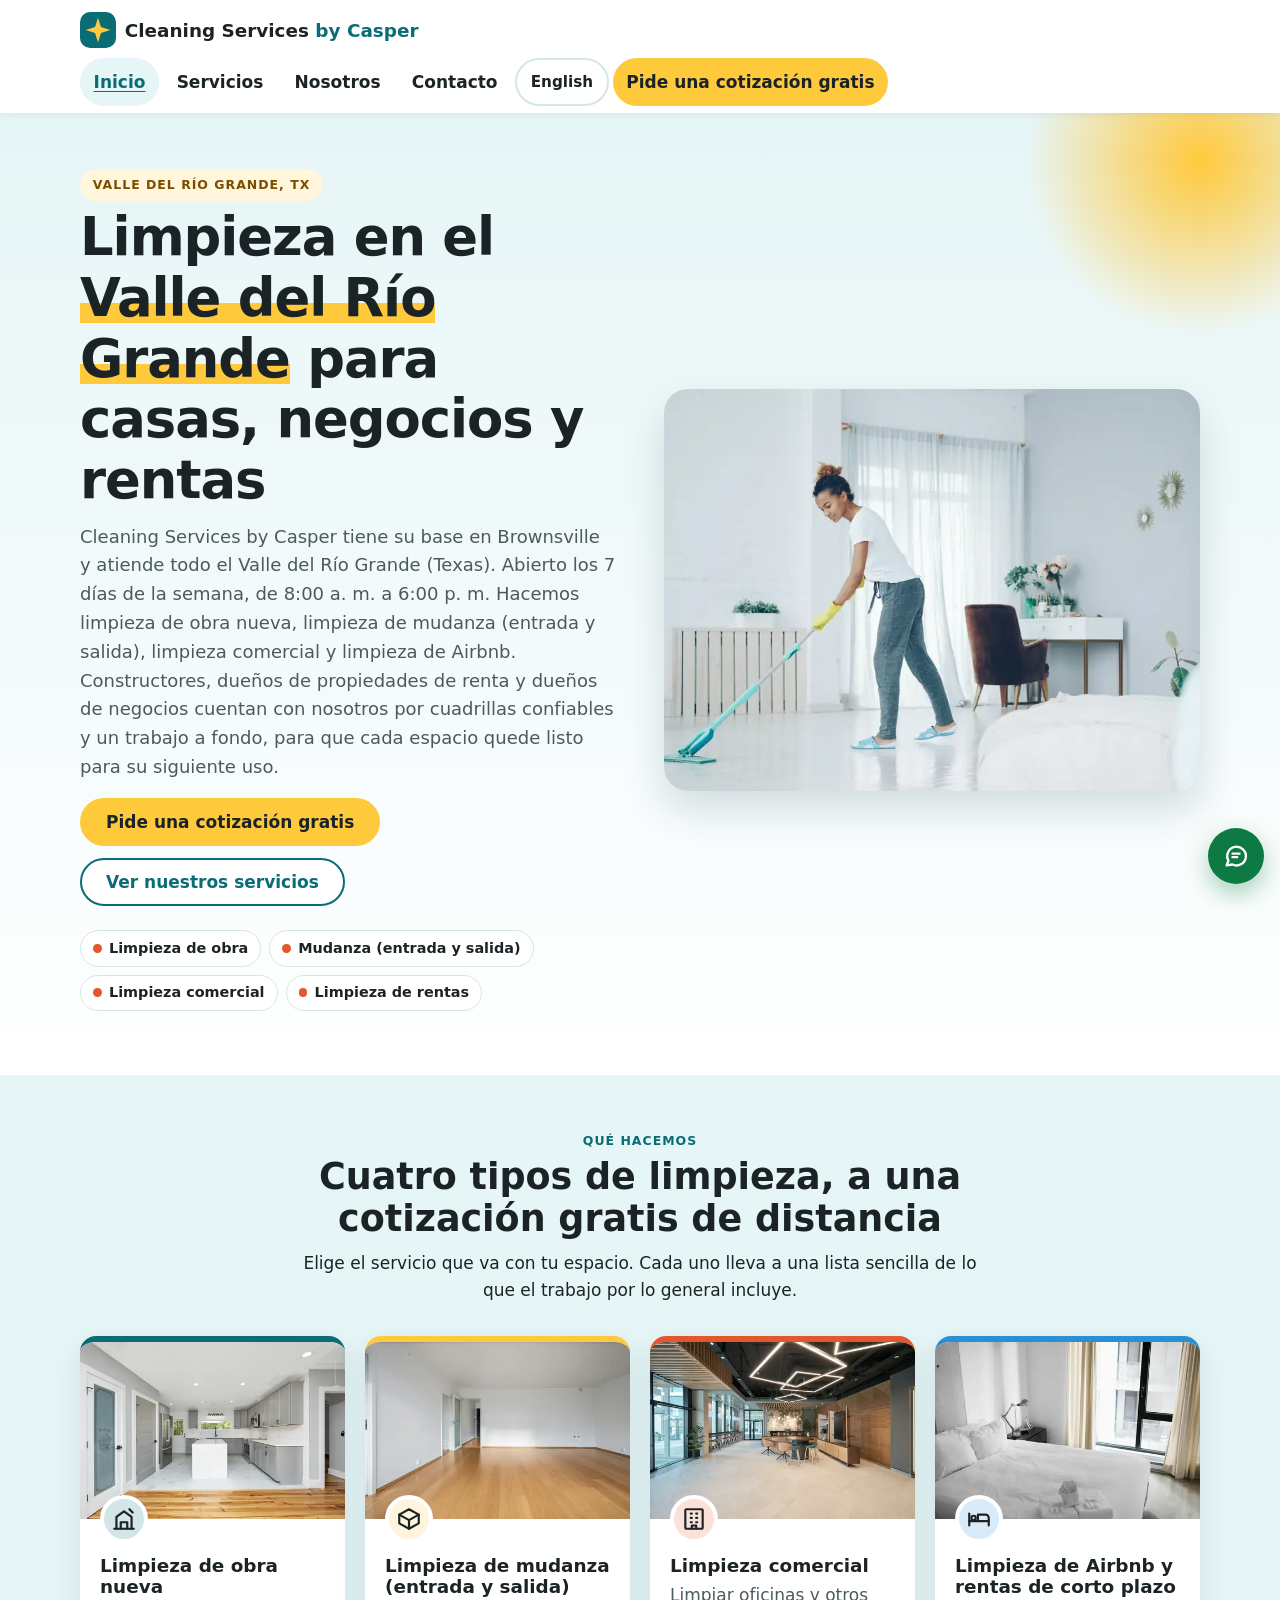
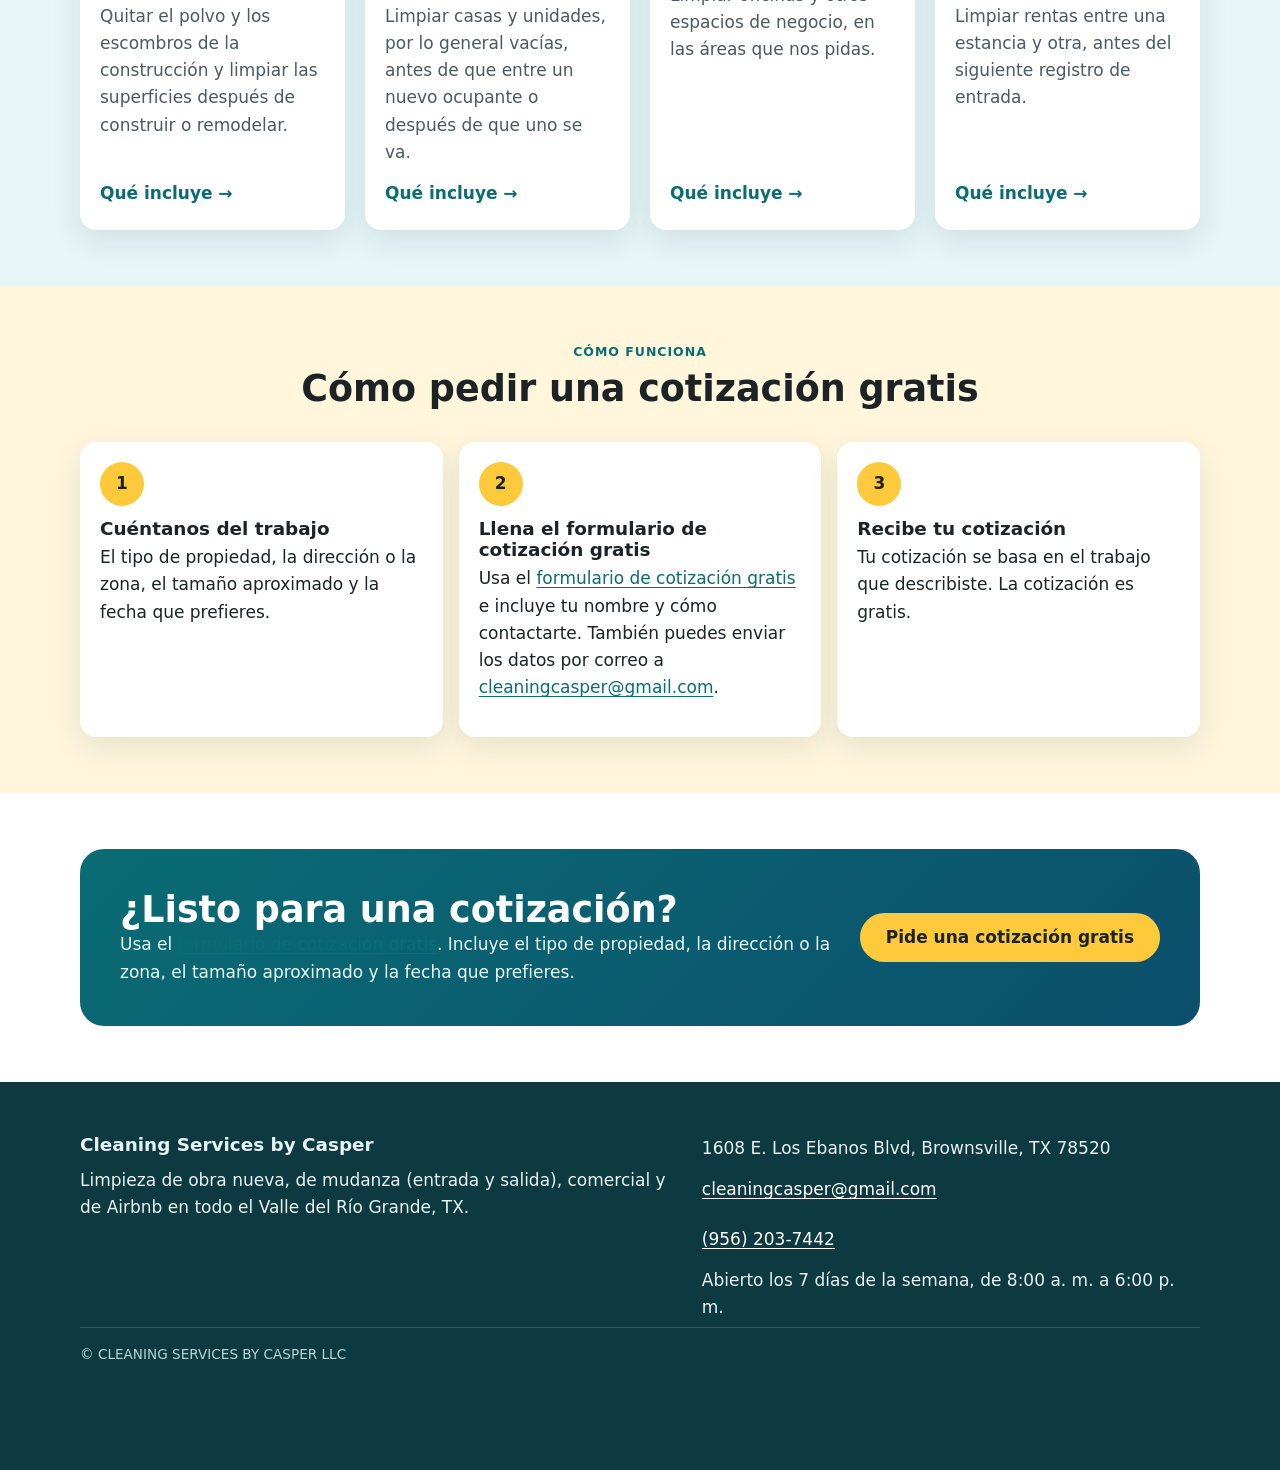
==== es/index.html @ 16d608d4 "Adjust a few English and Spanish wordings. The services title uses RGV, the home heading points to a" ====
<!DOCTYPE html>
<html lang="es">
<head>
  <meta charset="utf-8">
  <meta name="viewport" content="width=device-width, initial-scale=1">
  <title>Limpieza en Brownsville, TX | Cleaning Services by Casper</title>
  <meta name="description" content="Cleaning Services by Casper hace limpieza de obra nueva, de mudanza, comercial y de Airbnb en Brownsville y todo el Valle del Río Grande, TX.">
  <link rel="canonical" href="https://cleaningcasper.github.io/cleaning-casper-site/es/">
  <link rel="alternate" hreflang="en" href="https://cleaningcasper.github.io/cleaning-casper-site/">
  <link rel="alternate" hreflang="es" href="https://cleaningcasper.github.io/cleaning-casper-site/es/">
  <link rel="alternate" hreflang="x-default" href="https://cleaningcasper.github.io/cleaning-casper-site/">
  <meta property="og:title" content="Limpieza en Brownsville, TX | Cleaning Services by Casper">
  <meta property="og:description" content="Cleaning Services by Casper hace limpieza de obra nueva, de mudanza, comercial y de Airbnb en Brownsville y todo el Valle del Río Grande, TX.">
  <meta property="og:url" content="https://cleaningcasper.github.io/cleaning-casper-site/es/">
  <meta property="og:type" content="website">
  <meta property="og:locale" content="es_US">
  <meta property="og:locale:alternate" content="en_US">
  <meta property="og:image" content="https://cleaningcasper.github.io/cleaning-casper-site/images/hero.webp">
  <meta property="og:site_name" content="Cleaning Services by Casper">
  <meta name="twitter:card" content="summary_large_image">
  <meta name="twitter:title" content="Limpieza en Brownsville, TX | Cleaning Services by Casper">
  <meta name="twitter:description" content="Cleaning Services by Casper hace limpieza de obra nueva, de mudanza, comercial y de Airbnb en Brownsville y todo el Valle del Río Grande, TX.">
  <meta name="twitter:image" content="https://cleaningcasper.github.io/cleaning-casper-site/images/hero.webp">
  <meta name="theme-color" content="#0a6c74">
  <link rel="icon" type="image/svg+xml" href="data:image/svg+xml,%3Csvg xmlns='http://www.w3.org/2000/svg' viewBox='0 0 32 32'%3E%3Crect width='32' height='32' rx='9' fill='%230a6c74'/%3E%3Cpath fill='%23ffc93c' d='M16 5l2.6 8.4L27 16l-8.4 2.6L16 27l-2.6-8.4L5 16l8.4-2.6z'/%3E%3C/svg%3E">
  <link rel="stylesheet" href="../styles.css">
  <script type="application/ld+json">
  {
    "@context": "https://schema.org",
    "@type": "LocalBusiness",
    "name": "Cleaning Services by Casper",
    "legalName": "CLEANING SERVICES BY CASPER LLC",
    "url": "https://cleaningcasper.github.io/cleaning-casper-site/es/",
    "description": "Empresa de limpieza con base en Brownsville, TX, que atiende todo el Valle del Río Grande. Ofrece limpieza de obra nueva, limpieza de mudanza (entrada y salida), limpieza comercial y limpieza de Airbnb y rentas de corto plazo.",
    "email": "cleaningcasper@gmail.com",
    "telephone": "+1-956-203-7442",
    "openingHoursSpecification": {
      "@type": "OpeningHoursSpecification",
      "dayOfWeek": [
        "Monday",
        "Tuesday",
        "Wednesday",
        "Thursday",
        "Friday",
        "Saturday",
        "Sunday"
      ],
      "opens": "08:00",
      "closes": "18:00"
    },
    "areaServed": [
      {
        "@type": "AdministrativeArea",
        "name": "Rio Grande Valley, TX"
      },
      {
        "@type": "City",
        "name": "Brownsville, TX"
      }
    ],
    "hasOfferCatalog": {
      "@type": "OfferCatalog",
      "name": "Servicios de limpieza",
      "itemListElement": [
        {
          "@type": "Offer",
          "itemOffered": {
            "@type": "Service",
            "name": "Limpieza de obra nueva"
          }
        },
        {
          "@type": "Offer",
          "itemOffered": {
            "@type": "Service",
            "name": "Limpieza de mudanza (entrada y salida)"
          }
        },
        {
          "@type": "Offer",
          "itemOffered": {
            "@type": "Service",
            "name": "Limpieza comercial"
          }
        },
        {
          "@type": "Offer",
          "itemOffered": {
            "@type": "Service",
            "name": "Limpieza de Airbnb y rentas de corto plazo"
          }
        }
      ]
    },
    "address": {
      "@type": "PostalAddress",
      "streetAddress": "1608 E. Los Ebanos Blvd",
      "addressLocality": "Brownsville",
      "addressRegion": "TX",
      "postalCode": "78520",
      "addressCountry": "US"
    }
  }
  </script>
</head>
<body>
  <a class="skip-link" href="#main">Saltar al contenido</a>
  <header class="site-header">
    <div class="container header-inner">
      <a class="logo" href="index.html"><svg class="logo-mark" viewBox="0 0 32 32" width="36" height="36" aria-hidden="true" focusable="false"><rect width="32" height="32" rx="9" fill="#0a6c74"/><path fill="#ffc93c" d="M16 5l2.6 8.4L27 16l-8.4 2.6L16 27l-2.6-8.4L5 16l8.4-2.6z"/></svg><span>Cleaning Services <span class="logo-by">by Casper</span></span></a>
      <nav aria-label="Principal">
        <ul class="nav-list">
          <li><a href="index.html" aria-current="page">Inicio</a></li>
          <li><a href="services.html">Servicios</a></li>
          <li><a href="about.html">Nosotros</a></li>
          <li><a href="contact.html">Contacto</a></li>
          <li><a class="nav-lang" href="../index.html" hreflang="en" lang="en">English</a></li>
          <li><a class="nav-cta" href="contact.html#quote">Pide una cotización gratis</a></li>
        </ul>
      </nav>
    </div>
  </header>
  <main id="main" tabindex="-1">
    <section class="hero">
      <div class="container hero-inner">
        <div class="hero-text">
          <p class="eyebrow">Valle del Río Grande, TX</p>
          <h1>Limpieza en el <span class="highlight">Valle del Río Grande</span> para casas, negocios y rentas</h1>
          <p class="lead">Cleaning Services by Casper tiene su base en Brownsville y atiende todo el Valle del Río Grande (Texas). Abierto los 7 días de la semana, de 8:00 a. m. a 6:00 p. m. Hacemos limpieza de obra nueva, limpieza de mudanza (entrada y salida), limpieza comercial y limpieza de Airbnb. Constructores, dueños de propiedades de renta y dueños de negocios cuentan con nosotros por cuadrillas confiables y un trabajo a fondo, para que cada espacio quede listo para su siguiente uso.</p>
          <p class="actions"><a class="button button-sun" href="contact.html#quote">Pide una cotización gratis</a> <a class="button button-outline" href="services.html">Ver nuestros servicios</a></p>
          <ul class="chips">
          <li>Limpieza de obra</li>
          <li>Mudanza (entrada y salida)</li>
          <li>Limpieza comercial</li>
          <li>Limpieza de rentas</li>
          </ul>
        </div>
        <div class="hero-media">
          <img src="../images/hero.webp" srcset="../images/hero-640.webp 640w, ../images/hero-1024.webp 1024w, ../images/hero.webp 1600w" sizes="(min-width: 56rem) 44rem, 100vw" width="1600" height="900" alt="Persona trapeando el piso de una sala bien iluminada" fetchpriority="high" decoding="async">
        </div>
      </div>
    </section>
    <section class="section section--sky" aria-labelledby="services-heading">
      <div class="container">
        <div class="section-head">
          <p class="kicker">Qué hacemos</p>
          <h2 id="services-heading">Cuatro tipos de limpieza, a una cotización gratis de distancia</h2>
          <p>Elige el servicio que va con tu espacio. Cada uno lleva a una lista sencilla de lo que el trabajo por lo general incluye.</p>
        </div>
        <div class="card-grid">
          <article class="card card--teal">
            <div class="card-media"><img src="../images/service-construction.webp" srcset="../images/service-construction-480.webp 480w, ../images/service-construction.webp 800w" sizes="(min-width: 64rem) 16rem, (min-width: 40rem) 50vw, 100vw" width="800" height="533" alt="Cocina nueva e iluminada, con gabinetes blancos y piso de madera, en una casa vacía" loading="lazy" decoding="async"></div>
            <div class="card-body">
              <span class="card-icon"><svg viewBox="0 0 24 24" width="26" height="26" fill="none" stroke="currentColor" stroke-width="2" stroke-linecap="round" stroke-linejoin="round" aria-hidden="true" focusable="false"><path d="M3 21h18"/><path d="M5 21V10l7-5 7 5v11"/><path d="M9 21v-6h6v6"/><path d="M17 3l3 3"/></svg></span>
              <h3>Limpieza de obra nueva</h3>
              <p>Quitar el polvo y los escombros de la construcción y limpiar las superficies después de construir o remodelar.</p>
              <a class="card-link" href="services.html#construction">Qué incluye<span class="visually-hidden">: Limpieza de obra nueva</span></a>
            </div>
          </article>
          <article class="card card--sun">
            <div class="card-media"><img src="../images/service-move.webp" srcset="../images/service-move-480.webp 480w, ../images/service-move.webp 800w" sizes="(min-width: 64rem) 16rem, (min-width: 40rem) 50vw, 100vw" width="800" height="533" alt="Cuarto vacío con paredes blancas y piso de madera clara" loading="lazy" decoding="async"></div>
            <div class="card-body">
              <span class="card-icon"><svg viewBox="0 0 24 24" width="26" height="26" fill="none" stroke="currentColor" stroke-width="2" stroke-linecap="round" stroke-linejoin="round" aria-hidden="true" focusable="false"><path d="M3 8l9-5 9 5v8l-9 5-9-5z"/><path d="M3 8l9 5 9-5"/><path d="M12 13v8"/></svg></span>
              <h3>Limpieza de mudanza (entrada y salida)</h3>
              <p>Limpiar casas y unidades, por lo general vacías, antes de que entre un nuevo ocupante o después de que uno se va.</p>
              <a class="card-link" href="services.html#move">Qué incluye<span class="visually-hidden">: Limpieza de mudanza (entrada y salida)</span></a>
            </div>
          </article>
          <article class="card card--coral">
            <div class="card-media"><img src="../images/service-commercial.webp" srcset="../images/service-commercial-480.webp 480w, ../images/service-commercial.webp 800w" sizes="(min-width: 64rem) 16rem, (min-width: 40rem) 50vw, 100vw" width="800" height="533" alt="Sala de oficina abierta con mesas, bancos y piso de loseta clara" loading="lazy" decoding="async"></div>
            <div class="card-body">
              <span class="card-icon"><svg viewBox="0 0 24 24" width="26" height="26" fill="none" stroke="currentColor" stroke-width="2" stroke-linecap="round" stroke-linejoin="round" aria-hidden="true" focusable="false"><rect x="4" y="3" width="16" height="18" rx="1"/><path d="M9 7h1M14 7h1M9 11h1M14 11h1M9 15h1M14 15h1"/><path d="M10 21v-3h4v3"/></svg></span>
              <h3>Limpieza comercial</h3>
              <p>Limpiar oficinas y otros espacios de negocio, en las áreas que nos pidas.</p>
              <a class="card-link" href="services.html#commercial">Qué incluye<span class="visually-hidden">: Limpieza comercial</span></a>
            </div>
          </article>
          <article class="card card--sky">
            <div class="card-media"><img src="../images/service-airbnb.webp" srcset="../images/service-airbnb-480.webp 480w, ../images/service-airbnb.webp 800w" sizes="(min-width: 64rem) 16rem, (min-width: 40rem) 50vw, 100vw" width="800" height="533" alt="Cama tendida con ropa blanca y toallas dobladas junto a una ventana" loading="lazy" decoding="async"></div>
            <div class="card-body">
              <span class="card-icon"><svg viewBox="0 0 24 24" width="26" height="26" fill="none" stroke="currentColor" stroke-width="2" stroke-linecap="round" stroke-linejoin="round" aria-hidden="true" focusable="false"><path d="M3 18V7"/><path d="M3 14h18v4"/><path d="M21 14v-3a3 3 0 0 0-3-3h-7v6"/><circle cx="7" cy="11" r="2"/></svg></span>
              <h3>Limpieza de Airbnb y rentas de corto plazo</h3>
              <p>Limpiar rentas entre una estancia y otra, antes del siguiente registro de entrada.</p>
              <a class="card-link" href="services.html#airbnb">Qué incluye<span class="visually-hidden">: Limpieza de Airbnb y rentas de corto plazo</span></a>
            </div>
          </article>
        </div>
      </div>
    </section>
    <section class="section section--cream" aria-labelledby="steps-heading">
      <div class="container">
        <div class="section-head">
          <p class="kicker">Cómo funciona</p>
          <h2 id="steps-heading">Cómo pedir una cotización gratis</h2>
        </div>
        <ol class="steps">
          <li><h3>Cuéntanos del trabajo</h3><p>El tipo de propiedad, la dirección o la zona, el tamaño aproximado y la fecha que prefieres.</p></li>
          <li><h3>Llena el formulario de cotización gratis</h3><p>Usa el <a href="contact.html#quote">formulario de cotización gratis</a> e incluye tu nombre y cómo contactarte. También puedes enviar los datos por correo a <a href="mailto:cleaningcasper@gmail.com">cleaningcasper@gmail.com</a>.</p></li>
          <li><h3>Recibe tu cotización</h3><p>Tu cotización se basa en el trabajo que describiste. La cotización es gratis.</p></li>
        </ol>
      </div>
    </section>
    <section class="section" aria-labelledby="quote-heading">
      <div class="container">
        <div class="cta-band">
          <div>
            <h2 id="quote-heading">¿Listo para una cotización?</h2>
            <p>Usa el <a href="contact.html#quote">formulario de cotización gratis</a>. Incluye el tipo de propiedad, la dirección o la zona, el tamaño aproximado y la fecha que prefieres.</p>
          </div>
          <p class="actions"><a class="button button-sun" href="contact.html#quote">Pide una cotización gratis</a></p>
        </div>
      </div>
    </section>
  </main>
  <footer class="site-footer">
    <div class="container">
      <div class="footer-grid">
        <div>
          <p class="footer-name">Cleaning Services by Casper</p>
          <p>Limpieza de obra nueva, de mudanza (entrada y salida), comercial y de Airbnb en todo el Valle del Río Grande, TX.</p>
        </div>
        <address>
          <ul class="contact-list">
            <li>1608 E. Los Ebanos Blvd, Brownsville, TX 78520</li>
            <li><a href="mailto:cleaningcasper@gmail.com">cleaningcasper@gmail.com</a></li>
            <li><a href="tel:+19562037442">(956) 203-7442</a></li>
            <li>Abierto los 7 días de la semana, de 8:00 a. m. a 6:00 p. m.</li>
          </ul>
        </address>
      </div>
      <p class="legal">&copy; CLEANING SERVICES BY CASPER LLC</p>
    </div>
  </footer>
  <a class="wa-float" href="https://wa.me/19562037442?text=Hola%2C%20quisiera%20una%20cotizaci%C3%B3n%20de%20limpieza." aria-label="Escríbenos por WhatsApp"><svg viewBox="0 0 24 24" width="26" height="26" fill="none" stroke="currentColor" stroke-width="2" stroke-linecap="round" stroke-linejoin="round" aria-hidden="true" focusable="false"><path d="M4 20l1.5-4A8 8 0 1 1 9 19.3z"/><path d="M9 10h6M9 13h4"/></svg></a>
</body>
</html>
---- styles.css ----
/* Cleaning Services by Casper - shared styles (mobile-first). Draft by Grok CLI, edited. */
:root {
  --primary: #0a6c74;
  --primary-dark: #07525a;
  --sun: #ffc93c;
  --sun-dark: #f0b000;
  --coral: #e4572e;
  --sky: #e6f5f6;
  --cream: #fff6dc;
  --text: #1c2326;
  --muted: #4b5a5e;
  --line: #d6e6e8;
  --footer: #0c3a40;
  --wa: #0e7a43;
}
*, *::before, *::after { box-sizing: border-box; }
[hidden] { display: none !important; }
html { scroll-behavior: smooth; }
body {
  margin: 0;
  color: var(--text);
  background: #fff;
  font-family: system-ui, -apple-system, "Segoe UI", Roboto, Helvetica, Arial, sans-serif;
  font-size: 1.0625rem;
  line-height: 1.6;
}
img { max-width: 100%; height: auto; }
a { color: var(--primary); text-underline-offset: .18em; }
:focus-visible { outline: 3px solid var(--primary); outline-offset: 3px; }
.site-footer :focus-visible,
.cta-band :focus-visible { outline-color: #fff; }
h1, h2, h3 { line-height: 1.15; font-weight: 800; }
h1 { font-size: clamp(2rem, 1rem + 4vw, 3.3rem); letter-spacing: -.02em; color: var(--text); margin: .4rem 0 .75rem; }
h2 { font-size: clamp(1.6rem, 1rem + 1.6vw, 2.3rem); margin: .3rem 0 .6rem; }
h3 { font-size: 1.15rem; margin: .6rem 0 .35rem; }
p { margin: 0 0 1rem; }
.skip-link {
  position: absolute;
  left: 1rem;
  top: .75rem;
  z-index: 80;
  display: inline-flex;
  align-items: center;
  min-height: 48px;
  padding: .7rem 1.1rem;
  background: #fff;
  color: var(--primary);
  font-weight: 800;
  text-decoration: none;
  border-radius: 999px;
  box-shadow: 0 10px 30px rgba(12,58,64,.10);
  transform: translateY(-200%);
}
.skip-link:focus,
.skip-link:focus-visible { transform: none; }
.visually-hidden {
  position: absolute !important;
  width: 1px;
  height: 1px;
  padding: 0;
  margin: -1px;
  overflow: hidden;
  clip: rect(0 0 0 0);
  clip-path: inset(50%);
  white-space: nowrap;
  border: 0;
}
.container { width: min(100% - 2rem, 70rem); margin-inline: auto; }
.narrow { max-width: 44rem; margin-inline: auto; }
.site-header {
  position: relative;
  z-index: 30;
  background: #fff;
  box-shadow: 0 1px 8px rgba(12,58,64,.08);
}
.header-inner {
  display: flex;
  flex-wrap: wrap;
  align-items: center;
  justify-content: space-between;
  gap: .25rem 1rem;
  padding: .4rem 0;
}
.logo {
  display: flex;
  align-items: center;
  gap: .55rem;
  min-height: 48px;
  color: var(--text);
  font-weight: 800;
  font-size: 1.15rem;
  text-decoration: none;
}
.logo-mark,
.logo-mark svg { width: 2.25rem; height: 2.25rem; display: block; flex: none; }
.nav-list {
  display: flex;
  flex-wrap: wrap;
  align-items: center;
  gap: .15rem .25rem;
  list-style: none;
  margin: 0;
  padding: 0;
}
.nav-list a {
  display: inline-flex;
  align-items: center;
  min-height: 48px;
  padding: .4rem .85rem;
  color: var(--text);
  font-weight: 700;
  text-decoration: none;
  border-radius: 999px;
}
.nav-list a:hover { background: var(--sky); }
.nav-list a[aria-current=page] {
  color: var(--primary);
  background: var(--sky);
  text-decoration: underline;
  text-underline-offset: .2em;
}
.nav-list .nav-cta { background: var(--sun); color: var(--text); font-weight: 800; }
.nav-list .nav-cta:hover { background: var(--sun-dark); color: var(--text); }
.nav-list .nav-lang {
  border: 2px solid var(--line);
  font-size: .95rem;
}
.nav-list .nav-lang:hover { border-color: var(--primary); }
.hero {
  position: relative;
  overflow: hidden;
  background: linear-gradient(180deg, var(--sky), #fff);
  padding: 2.25rem 0 3rem;
}
.hero::before {
  content: "";
  position: absolute;
  z-index: 0;
  width: 22rem;
  height: 22rem;
  right: -6rem;
  top: -8rem;
  border-radius: 50%;
  background: radial-gradient(circle, var(--sun) 0%, rgba(255,201,60,0) 70%);
  pointer-events: none;
}
.hero-inner {
  position: relative;
  z-index: 1;
  display: grid;
  gap: 1.75rem;
  align-items: center;
}
.eyebrow {
  display: inline-flex;
  align-items: center;
  min-height: 2rem;
  margin: 0;
  padding: .3rem .8rem;
  background: var(--cream);
  color: #7a4d00;
  font-size: .78rem;
  font-weight: 800;
  letter-spacing: .08em;
  text-transform: uppercase;
  border-radius: 999px;
}
h1 .highlight {
  background-image: linear-gradient(var(--sun), var(--sun));
  background-repeat: no-repeat;
  background-size: 100% .38em;
  background-position: 0 88%;
}
.lead { color: var(--muted); font-size: 1.125rem; max-width: 40rem; }
.actions { display: flex; flex-wrap: wrap; gap: .75rem; }
.hero-media img {
  width: 100%;
  height: auto;
  aspect-ratio: 16/9;
  object-fit: cover;
  display: block;
  border-radius: 24px;
  transform: none;
  box-shadow: 0 18px 40px rgba(12,58,64,.16);
}
.chips {
  display: flex;
  flex-wrap: wrap;
  gap: .5rem;
  list-style: none;
  margin: 1.15rem 0 0;
  padding: 0;
}
.chips li {
  display: inline-flex;
  align-items: center;
  gap: .45rem;
  padding: .35rem .75rem;
  background: #fff;
  border: 1px solid var(--line);
  border-radius: 999px;
  font-size: .9rem;
  font-weight: 700;
}
.chips li::before {
  content: "";
  width: .55rem;
  height: .55rem;
  flex: none;
  border-radius: 50%;
  background: var(--coral);
}
.button {
  display: inline-flex;
  align-items: center;
  justify-content: center;
  gap: .5rem;
  min-height: 48px;
  padding: .8rem 1.5rem;
  border: 2px solid transparent;
  border-radius: 999px;
  background: var(--primary);
  color: #fff;
  font: inherit;
  font-weight: 800;
  line-height: 1.1;
  text-decoration: none;
  cursor: pointer;
  transition: background .15s ease, transform .15s ease;
}
.button:hover { background: var(--primary-dark); color: #fff; transform: translateY(-1px); }
.button-sun { background: var(--sun); color: var(--text); }
.button-sun:hover { background: var(--sun-dark); color: var(--text); }
.button-outline { background: #fff; color: var(--primary); border: 2px solid var(--primary); }
.button-outline:hover { background: var(--sky); color: var(--primary-dark); }
.button-wa { background: var(--wa); color: #fff; }
.button-wa:hover { background: #0b6336; color: #fff; }
.button svg { width: 1.25rem; height: 1.25rem; flex: none; }
.cta-band .button-sun,
.cta-band .button-sun:hover { color: var(--text); }
.section { padding: 3.5rem 0; }
.section--sky { background: var(--sky); }
.section--cream { background: var(--cream); }
.section-head { max-width: 44rem; margin: 0 auto 2rem; text-align: center; }
.section-head h2 { font-size: clamp(1.6rem, 1rem + 1.6vw, 2.3rem); }
.kicker {
  margin: 0 0 .35rem;
  color: var(--primary);
  font-size: .78rem;
  font-weight: 800;
  letter-spacing: .08em;
  text-transform: uppercase;
}
.card-grid { display: grid; gap: 1.25rem; }
.card {
  --accent-c: var(--primary);
  display: flex;
  flex-direction: column;
  overflow: hidden;
  background: #fff;
  border-radius: 16px;
  border-top: 6px solid var(--accent-c);
  box-shadow: 0 10px 30px rgba(12,58,64,.10);
}
.card--teal { --accent-c: var(--primary); }
.card--sun { --accent-c: var(--sun); }
.card--coral { --accent-c: var(--coral); }
.card--sky { --accent-c: #2b8fd6; }
.card-media img {
  width: 100%;
  height: auto;
  aspect-ratio: 3/2;
  object-fit: cover;
  display: block;
}
.card-body {
  display: flex;
  flex-direction: column;
  flex-grow: 1;
  padding: 1.25rem;
}
.card-icon {
  display: inline-flex;
  align-items: center;
  justify-content: center;
  width: 48px;
  height: 48px;
  margin-top: -2.75rem;
  border: 4px solid #fff;
  border-radius: 50%;
  background: var(--sky);
  background: color-mix(in srgb, var(--accent-c) 18%, #fff);
  color: var(--text);
}
.card-icon svg { width: 26px; height: 26px; stroke: currentColor; fill: none; }
.card h3 { margin: .75rem 0 .35rem; }
.card p { margin: 0; color: var(--muted); }
.card-link {
  display: inline-flex;
  align-items: center;
  min-height: 44px;
  margin-top: auto;
  padding-top: .75rem;
  color: var(--primary);
  font-weight: 800;
  text-decoration: none;
}
.card-link::after { content: "→"; margin-left: .35rem; }
.card-link:hover { text-decoration: underline; text-underline-offset: .18em; }
.steps {
  list-style: none;
  margin: 0;
  padding: 0;
  display: grid;
  gap: 1rem;
  counter-reset: step;
}
.steps li {
  padding: 1.25rem;
  background: #fff;
  border-radius: 16px;
  box-shadow: 0 10px 30px rgba(12,58,64,.10);
  counter-increment: step;
}
.steps li::before {
  content: counter(step);
  display: grid;
  place-items: center;
  width: 44px;
  height: 44px;
  margin-bottom: .75rem;
  border-radius: 50%;
  background: var(--sun);
  color: var(--text);
  font-weight: 800;
}
.cta-band {
  display: grid;
  gap: .75rem 1.5rem;
  align-items: center;
  padding: 2.5rem;
  border-radius: 24px;
  background: linear-gradient(135deg, var(--primary), #0b4f6c);
  color: #fff;
}
.cta-band h2 { margin: 0; color: #fff; }
.cta-band p { margin: 0; color: #e8fbfb; }
.page-intro {
  padding: 3rem 0;
  background: linear-gradient(180deg, var(--sky), var(--cream));
}
.page-intro h1 { font-size: clamp(2rem, 1rem + 4vw, 3.3rem); }
.jump ul {
  display: flex;
  flex-wrap: wrap;
  gap: .6rem;
  list-style: none;
  margin: 0;
  padding: 0;
}
.jump a {
  display: inline-flex;
  align-items: center;
  min-height: 44px;
  padding: .35rem 1rem;
  background: #fff;
  color: var(--primary);
  font-weight: 700;
  text-decoration: none;
  border: 2px solid var(--primary);
  border-radius: 999px;
}
.jump a:hover { background: var(--sky); }
.service {
  display: grid;
  gap: 2.5rem;
  align-items: center;
  padding: 3rem 0;
  border-bottom: 1px solid var(--line);
  scroll-margin-top: 6rem;
}
.service:last-of-type { border-bottom: 0; }
.service-media img {
  width: 100%;
  height: auto;
  display: block;
  border-radius: 20px;
  box-shadow: 0 10px 30px rgba(12,58,64,.10);
}
.service-icon {
  display: inline-flex;
  align-items: center;
  justify-content: center;
  width: 44px;
  height: 44px;
  border-radius: 50%;
  background: var(--cream);
}
.service-icon svg { width: 24px; height: 24px; }
.service h2 { margin: .45rem 0 .35rem; color: var(--primary); }
.service h3 {
  margin: 1rem 0 .4rem;
  color: var(--muted);
  font-size: .78rem;
  font-weight: 800;
  letter-spacing: .08em;
  text-transform: uppercase;
}
.checklist { list-style: none; margin: 0; padding: 0; }
.checklist li { position: relative; margin: .4rem 0; padding-left: 2rem; }
.checklist li::before {
  content: "✓";
  position: absolute;
  left: 0;
  top: .15rem;
  display: flex;
  align-items: center;
  justify-content: center;
  width: 1.3rem;
  height: 1.3rem;
  border-radius: 50%;
  background: var(--primary);
  color: #fff;
  font-size: .75rem;
  font-weight: 800;
}
.service-actions { display: flex; flex-wrap: wrap; gap: .75rem; margin-top: 1.25rem; }
.contact-grid { display: grid; gap: 1.25rem; }
.contact-card {
  padding: 1.5rem;
  background: #fff;
  border-radius: 16px;
  border-top: 6px solid var(--accent-c, var(--primary));
  box-shadow: 0 10px 30px rgba(12,58,64,.10);
}
.contact-card h2 { margin-top: 0; }
.contact-card address { font-style: normal; }
.guide { display: grid; gap: 1rem; }
.guide details {
  background: #fff;
  border-radius: 16px;
  border-left: 6px solid var(--accent-c, var(--primary));
  box-shadow: 0 10px 30px rgba(12,58,64,.10);
}
.guide summary {
  display: flex;
  align-items: center;
  gap: .75rem;
  min-height: 56px;
  padding: 1rem 1.25rem;
  font-weight: 700;
  list-style: none;
  cursor: pointer;
}
.guide summary::-webkit-details-marker { display: none; }
.guide summary::marker { content: ""; }
.guide summary::after {
  content: "+";
  margin-left: auto;
  color: var(--primary);
  font-size: 1.4rem;
  font-weight: 700;
  line-height: 1;
}
.guide details[open] summary::after { content: "–"; }
.guide .guide-body { padding: 0 1.25rem 1.25rem; }
.guide-links { display: flex; flex-wrap: wrap; gap: .75rem; }
.wa-float {
  position: fixed;
  right: 1rem;
  bottom: 1rem;
  z-index: 20;
  display: grid;
  place-items: center;
  width: 56px;
  height: 56px;
  border-radius: 50%;
  background: var(--wa);
  color: #fff;
  text-decoration: none;
  box-shadow: 0 10px 24px rgba(14,122,67,.35);
}
.wa-float svg { width: 28px; height: 28px; fill: none; stroke: #fff; }
.wa-float:hover { background: #0b6336; }
.site-footer { background: var(--footer); color: #e7f3f4; padding: 3rem 0 2rem; }
.site-footer a { color: #fff; text-decoration: underline; text-underline-offset: .18em; }
.footer-grid { display: grid; gap: 1.5rem; }
.footer-name { margin: 0 0 .4rem; font-weight: 800; font-size: 1.15rem; }
.contact-list { list-style: none; margin: 0; padding: 0; }
.contact-list li { margin: .35rem 0; }
.legal {
  margin-top: 2rem;
  padding-top: 1rem;
  border-top: 1px solid rgba(255,255,255,.15);
  color: #b9d3d6;
  font-size: .85rem;
}
/* Additions after review */
.logo-by { color: var(--primary); }
.hero-text .chips { margin-top: 1.5rem; }
.guide summary .card-icon,
.contact-card .card-icon { margin-top: 0; flex: none; }
.contact-card .card-icon { margin-bottom: .5rem; }
.contact-email { font-size: clamp(1.15rem, 1rem + 1vw, 1.5rem); font-weight: 800; overflow-wrap: anywhere; }
.contact-email a { display: inline-flex; align-items: center; min-height: 48px; }
.contact-card .checklist { margin-bottom: 1.25rem; }
.contact-card .actions + .actions { margin-top: .75rem; }
.guide-body .button { font-size: 1rem; }
.cta-band .actions { margin: 0; }
.about-grid { display: grid; gap: 2rem; align-items: center; }
.about-media img { display: block; width: 100%; border-radius: 24px; box-shadow: 0 18px 40px rgba(12,58,64,.16); }
.service-media img { aspect-ratio: 3/2; object-fit: cover; }
.site-footer p { margin: 0 0 .5rem; }
.contact-list a { display: inline-flex; align-items: center; min-height: 44px; }
main:focus { outline: none; }

@media (min-width: 40rem) {
  .card-grid { grid-template-columns: repeat(2, 1fr); }
}
@media (min-width: 48rem) {
  .site-header { position: sticky; top: 0; }
  .steps { grid-template-columns: repeat(3, 1fr); }
  .contact-grid { grid-template-columns: 1fr 1fr; }
  .footer-grid { grid-template-columns: 1.2fr 1fr; }
  .cta-band { grid-template-columns: 1fr auto; }
}
@media (min-width: 52rem) {
  .about-grid { grid-template-columns: 1.1fr .9fr; }
  .service { grid-template-columns: 1fr 1fr; }
  .service:nth-of-type(even) .service-media { order: 2; }
}
@media (min-width: 56rem) {
  .hero-inner { grid-template-columns: 1.05fr .95fr; }
}
@media (min-width: 64rem) {
  .card-grid { grid-template-columns: repeat(4, 1fr); }
}
@media (prefers-reduced-motion: reduce) {
  html { scroll-behavior: auto; }
  *, *::before, *::after { transition: none !important; }
  .button:hover { transform: none; }
}

/* Layout refinements after screenshot review */
address { font-style: normal; }
.hero-media { order: -1; }
.hero-text .chips { display: none; }
.cta-band { padding: 1.75rem 1.5rem; }
@media (min-width: 40rem) {
  .hero-text .chips { display: flex; }
  .cta-band { padding: 2.5rem; }
}
@media (min-width: 56rem) {
  .hero { padding: 3.5rem 0 4rem; }
  .hero-inner { grid-template-columns: 1fr 1fr; gap: 3rem; }
  .hero-media { order: 0; }
  .hero-media img { aspect-ratio: 4/3; object-position: 38% center; }
}
#quote { scroll-margin-top: 6rem; }
.quote-card {
  max-width: 100%;
  min-width: 0;
  padding: 1.5rem 1.25rem 1rem;
  background: #fff;
  border-radius: 16px;
  border-top: 6px solid var(--primary);
  box-shadow: 0 10px 30px rgba(12,58,64,.10);
}
.quote-card h2 { margin-top: 0; }
.quote-embed {
  width: 100%;
  max-width: 100%;
  overflow: hidden;
}
.quote-embed iframe {
  display: block;
  width: 100% !important;
  max-width: 100% !important;
}
/* When the floating WhatsApp button is switched on, keep it from covering footer text */
body:has(.wa-float:not([hidden])) .site-footer { padding-bottom: 6rem; }
/* On a phone, keep main buttons from extending under the floating control */
@media (max-width: 27rem) {
  body:has(.wa-float:not([hidden])) .site-footer .container { padding-right: 4.75rem; }
  .contact-card .button-wa {
    max-width: calc(100% - 3.25rem);
    white-space: normal;
    text-align: center;
  }
  .about-text .actions { max-width: calc(100% - 4.5rem); }
}
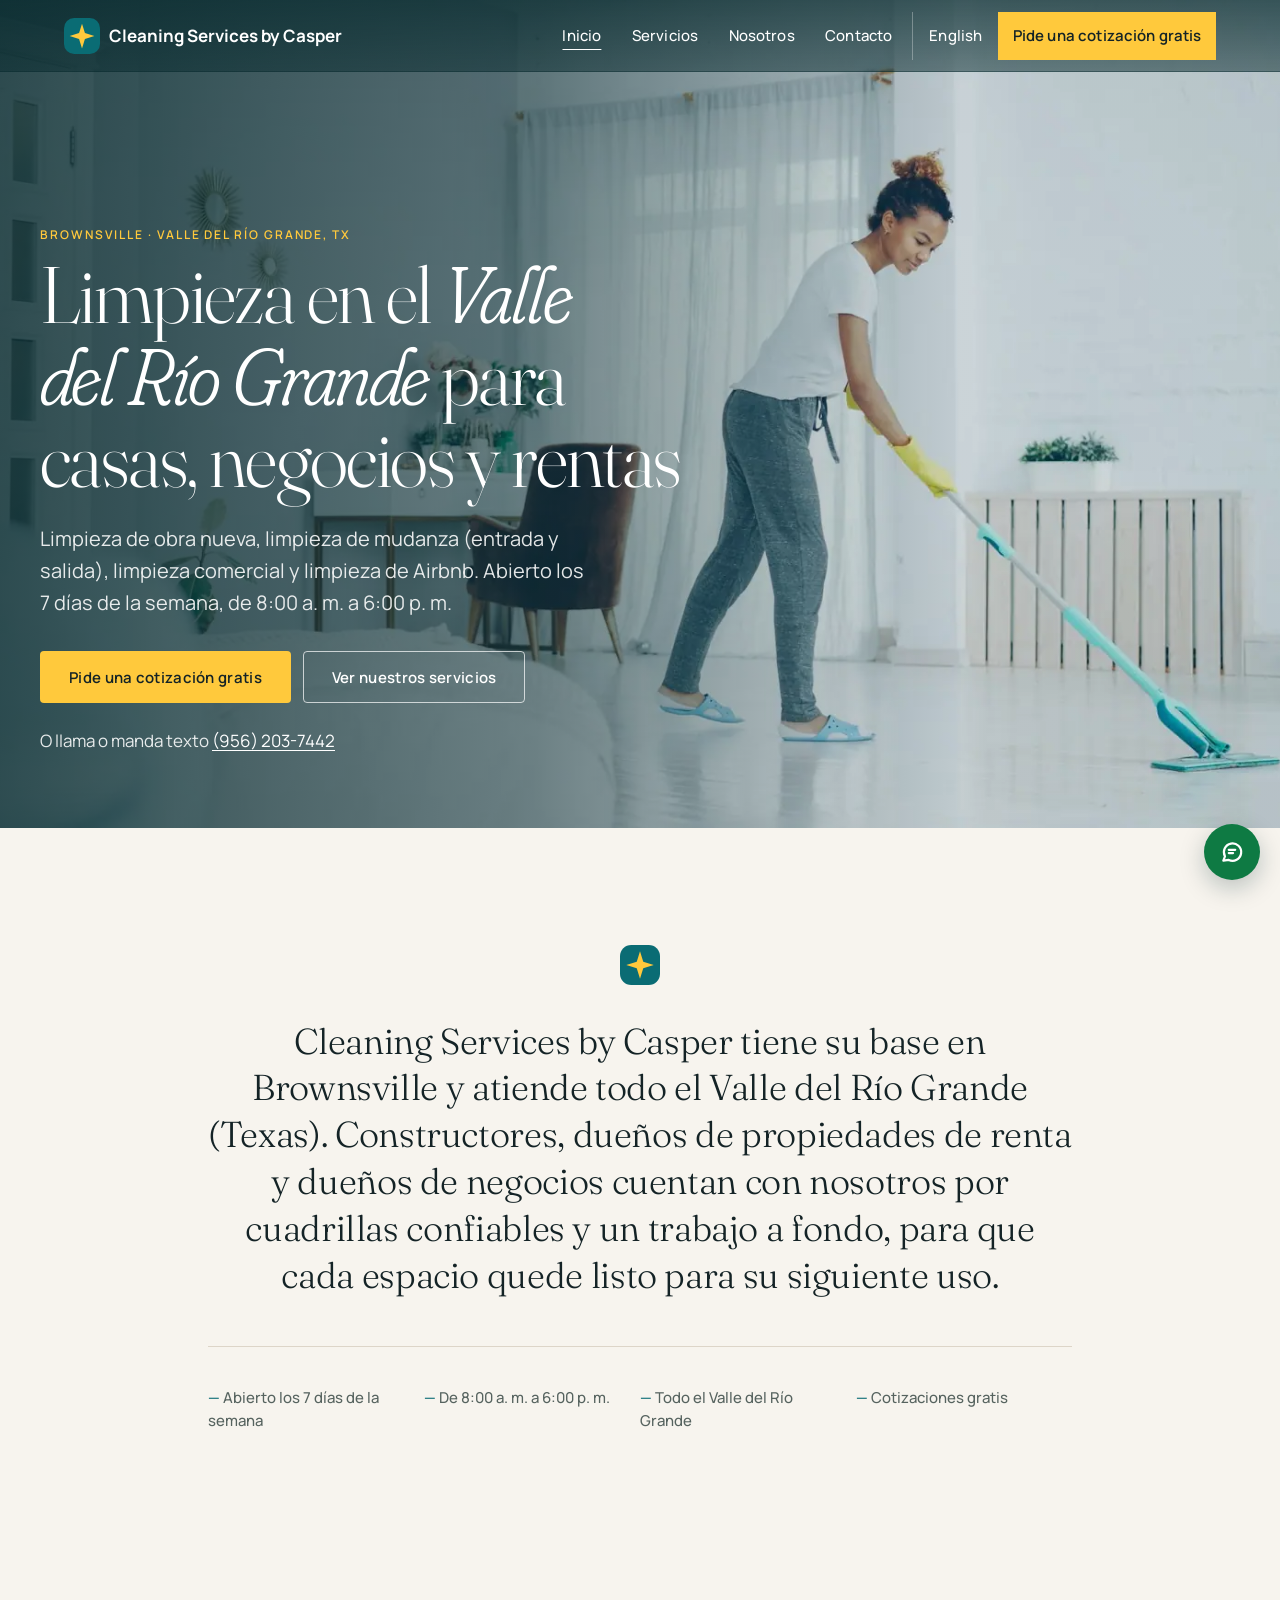
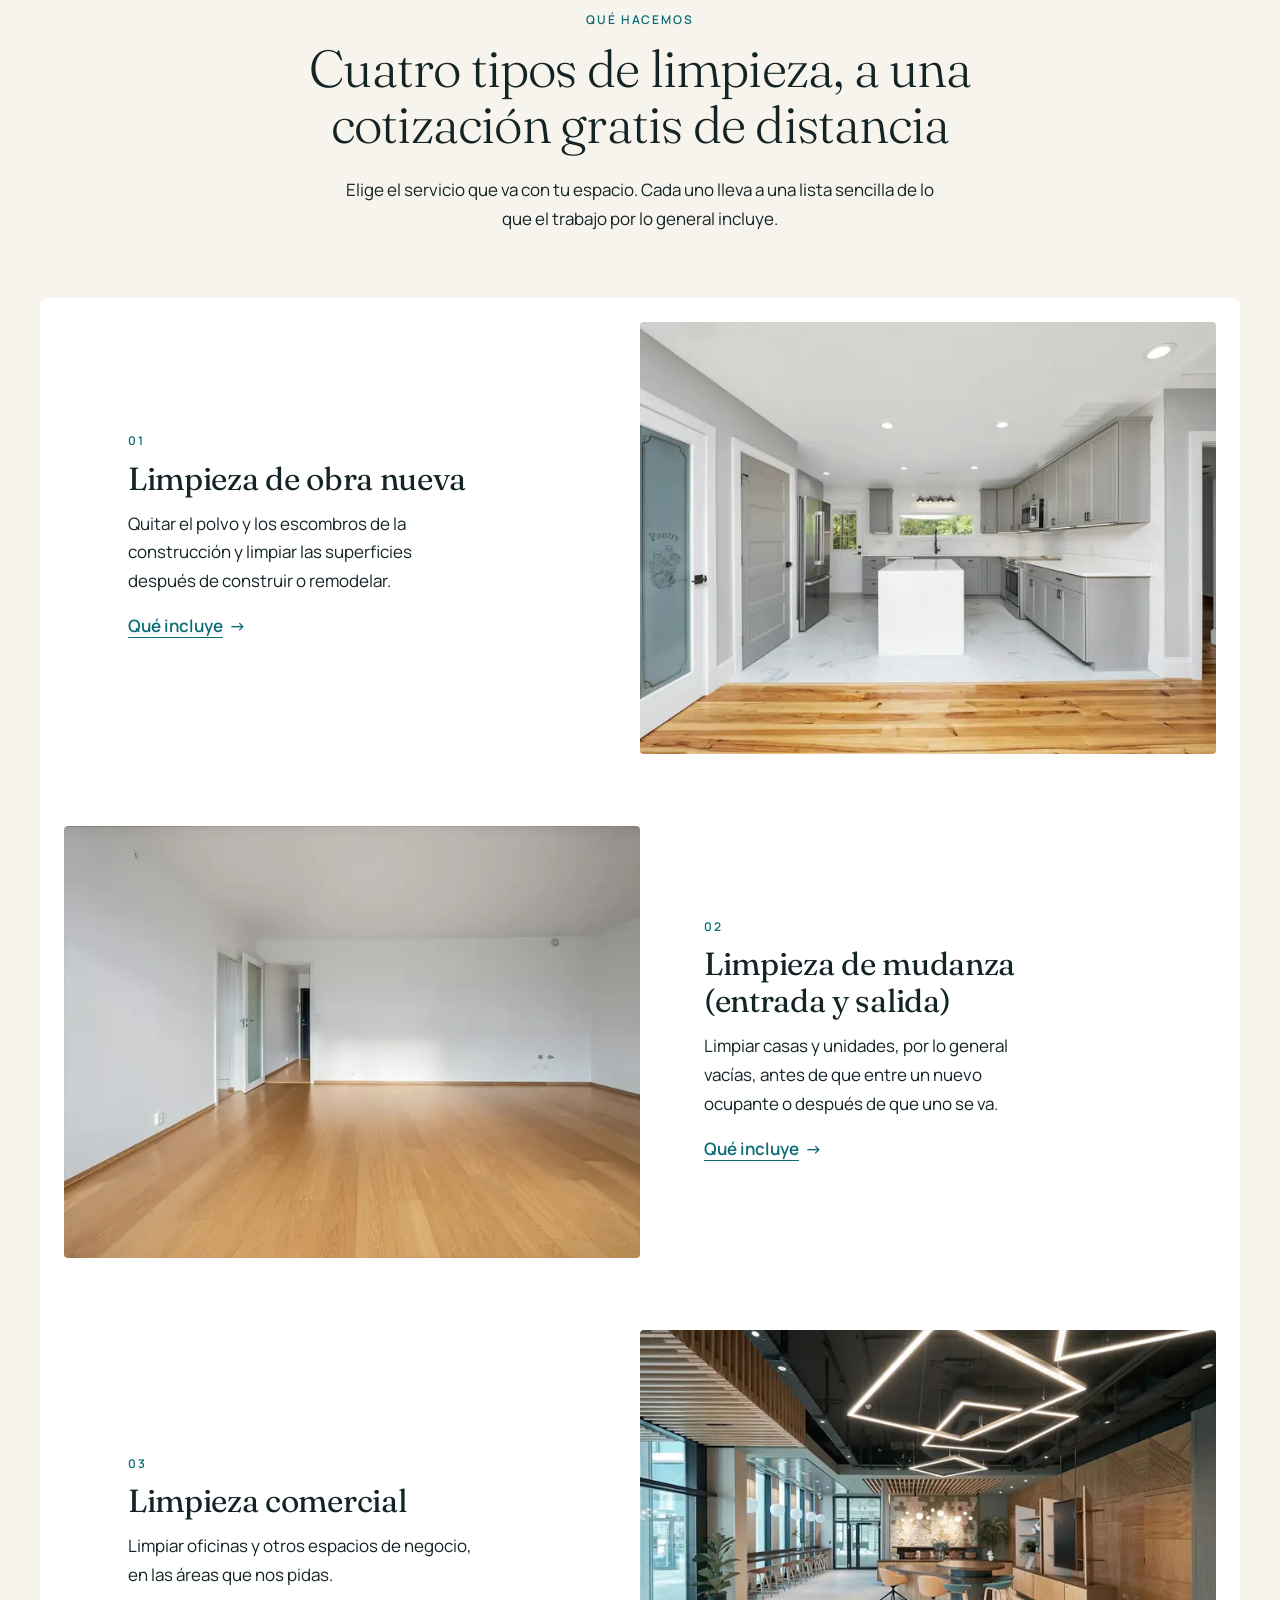
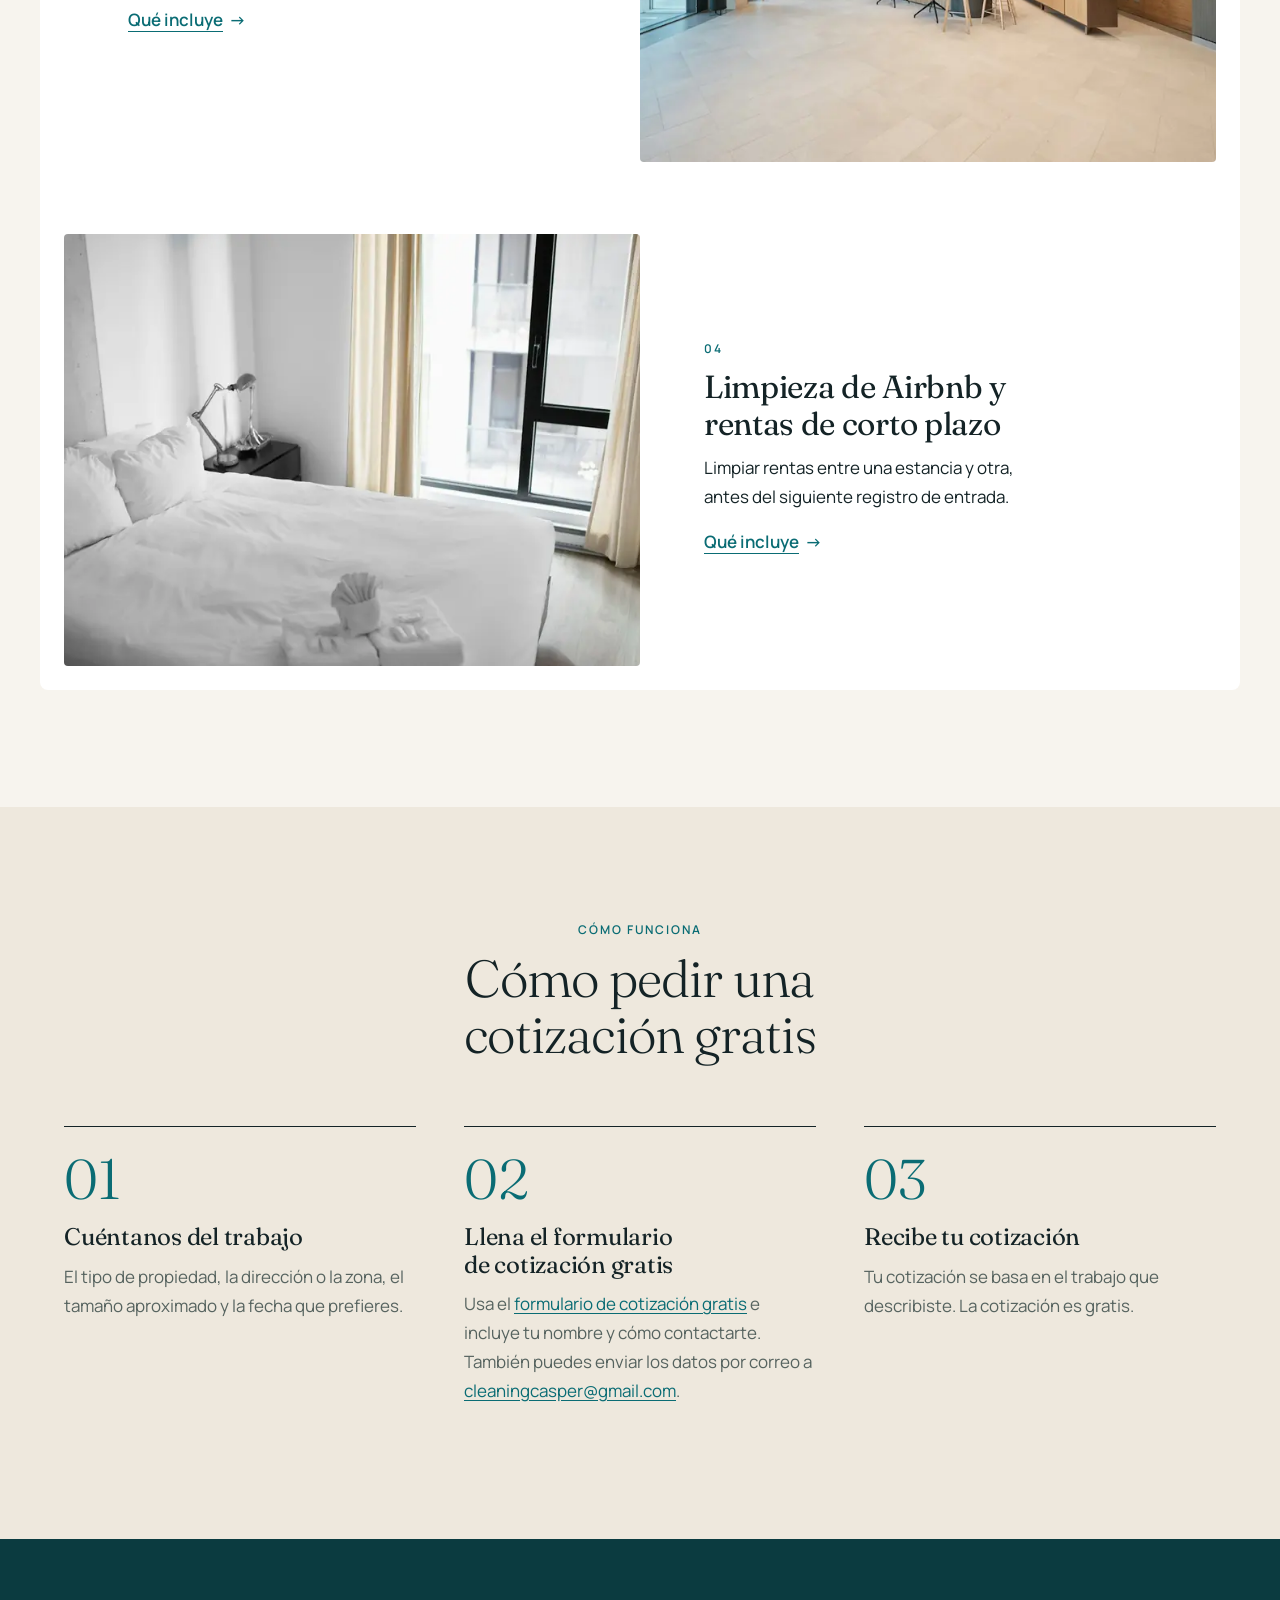
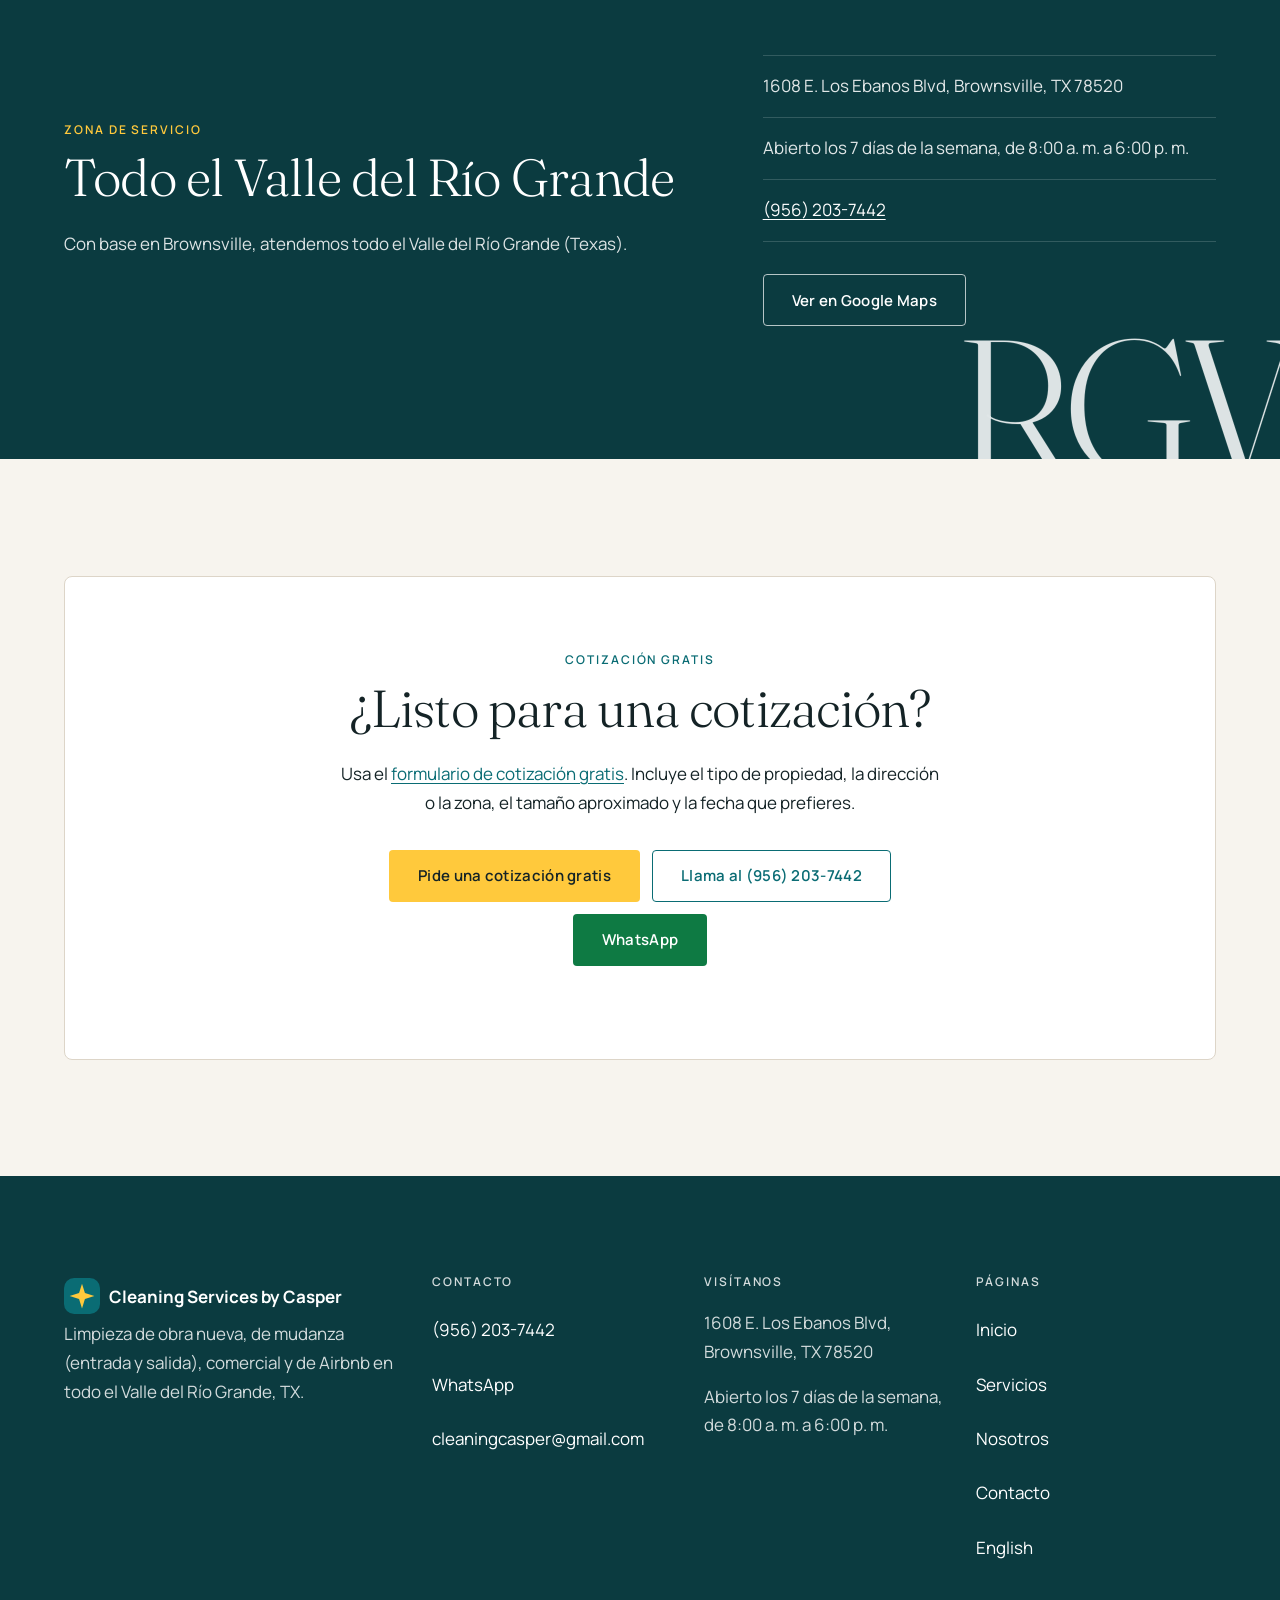
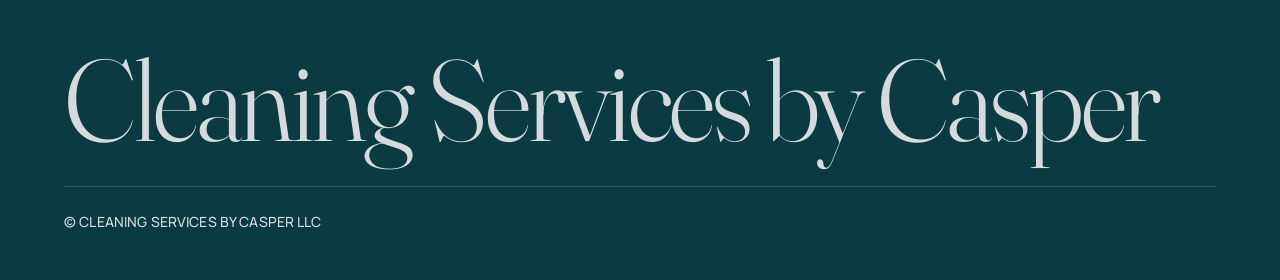
==== commit 1dd0d10f: "Redesign the site with a warmer editorial layout. Use Fraunces headings, an ivory canvas, a full-ble" ====
--- a/es/index.html
+++ b/es/index.html
@@ -21,8 +21,11 @@
   <meta name="twitter:title" content="Limpieza en Brownsville, TX | Cleaning Services by Casper">
   <meta name="twitter:description" content="Cleaning Services by Casper hace limpieza de obra nueva, de mudanza, comercial y de Airbnb en Brownsville y todo el Valle del Río Grande, TX.">
   <meta name="twitter:image" content="https://cleaningcasper.github.io/cleaning-casper-site/images/hero.webp">
-  <meta name="theme-color" content="#0a6c74">
+  <meta name="theme-color" content="#0B3B40">
   <link rel="icon" type="image/svg+xml" href="data:image/svg+xml,%3Csvg xmlns='http://www.w3.org/2000/svg' viewBox='0 0 32 32'%3E%3Crect width='32' height='32' rx='9' fill='%230a6c74'/%3E%3Cpath fill='%23ffc93c' d='M16 5l2.6 8.4L27 16l-8.4 2.6L16 27l-2.6-8.4L5 16l8.4-2.6z'/%3E%3C/svg%3E">
+  <link rel="preconnect" href="https://fonts.googleapis.com">
+  <link rel="preconnect" href="https://fonts.gstatic.com" crossorigin>
+  <link rel="stylesheet" href="https://fonts.googleapis.com/css2?family=Fraunces:opsz,wght@9..144,300;9..144,400;9..144,500&family=Manrope:wght@400;500;600;700&display=swap">
   <link rel="stylesheet" href="../styles.css">
   <script type="application/ld+json">
   {
@@ -102,92 +105,103 @@
     }
   }
   </script>
+  <script src="../site.js" defer></script>
 </head>
 <body>
   <a class="skip-link" href="#main">Saltar al contenido</a>
-  <header class="site-header">
+  <header class="site-header site-header--overlay">
     <div class="container header-inner">
       <a class="logo" href="index.html"><svg class="logo-mark" viewBox="0 0 32 32" width="36" height="36" aria-hidden="true" focusable="false"><rect width="32" height="32" rx="9" fill="#0a6c74"/><path fill="#ffc93c" d="M16 5l2.6 8.4L27 16l-8.4 2.6L16 27l-2.6-8.4L5 16l8.4-2.6z"/></svg><span>Cleaning Services <span class="logo-by">by Casper</span></span></a>
-      <nav aria-label="Principal">
-        <ul class="nav-list">
+      <a class="header-lang" href="../index.html" hreflang="en" lang="en">English</a>
+      <button class="nav-toggle" type="button" aria-expanded="false" aria-controls="site-nav"><span class="visually-hidden">Menú</span><span class="nav-toggle-bars" aria-hidden="true"></span></button>
+      <nav class="site-nav" aria-label="Principal">
+        <ul class="nav-list" id="site-nav">
           <li><a href="index.html" aria-current="page">Inicio</a></li>
           <li><a href="services.html">Servicios</a></li>
           <li><a href="about.html">Nosotros</a></li>
           <li><a href="contact.html">Contacto</a></li>
-          <li><a class="nav-lang" href="../index.html" hreflang="en" lang="en">English</a></li>
-          <li><a class="nav-cta" href="contact.html#quote">Pide una cotización gratis</a></li>
+          <li class="nav-lang-item"><a class="nav-lang" href="../index.html" hreflang="en" lang="en">English</a></li>
+          <li class="nav-cta-item"><a class="nav-cta" href="contact.html#quote">Pide una cotización gratis</a></li>
         </ul>
       </nav>
     </div>
   </header>
   <main id="main" tabindex="-1">
     <section class="hero">
-      <div class="container hero-inner">
-        <div class="hero-text">
-          <p class="eyebrow">Valle del Río Grande, TX</p>
-          <h1>Limpieza en el <span class="highlight">Valle del Río Grande</span> para casas, negocios y rentas</h1>
-          <p class="lead">Cleaning Services by Casper tiene su base en Brownsville y atiende todo el Valle del Río Grande (Texas). Abierto los 7 días de la semana, de 8:00 a. m. a 6:00 p. m. Hacemos limpieza de obra nueva, limpieza de mudanza (entrada y salida), limpieza comercial y limpieza de Airbnb. Constructores, dueños de propiedades de renta y dueños de negocios cuentan con nosotros por cuadrillas confiables y un trabajo a fondo, para que cada espacio quede listo para su siguiente uso.</p>
-          <p class="actions"><a class="button button-sun" href="contact.html#quote">Pide una cotización gratis</a> <a class="button button-outline" href="services.html">Ver nuestros servicios</a></p>
-          <ul class="chips">
-          <li>Limpieza de obra</li>
-          <li>Mudanza (entrada y salida)</li>
-          <li>Limpieza comercial</li>
-          <li>Limpieza de rentas</li>
-          </ul>
-        </div>
-        <div class="hero-media">
-          <img src="../images/hero.webp" srcset="../images/hero-640.webp 640w, ../images/hero-1024.webp 1024w, ../images/hero.webp 1600w" sizes="(min-width: 56rem) 44rem, 100vw" width="1600" height="900" alt="Persona trapeando el piso de una sala bien iluminada" fetchpriority="high" decoding="async">
-        </div>
-      </div>
-    </section>
-    <section class="section section--sky" aria-labelledby="services-heading">
+      <picture class="hero-media">
+        <img src="../images/hero.webp" srcset="../images/hero-640.webp 640w, ../images/hero-1024.webp 1024w, ../images/hero.webp 1600w" sizes="100vw" width="1600" height="900" alt="Persona trapeando el piso de una sala bien iluminada" fetchpriority="high" decoding="async">
+      </picture>
+      <div class="container--wide hero-inner">
+        <p class="eyebrow">Brownsville · Valle del Río Grande, TX</p>
+        <h1>Limpieza en el <span class="highlight">Valle del Río Grande</span> para casas, negocios y rentas</h1>
+        <p class="lead">Limpieza de obra nueva, limpieza de mudanza (entrada y salida), limpieza comercial y limpieza de Airbnb. Abierto los 7 días de la semana, de 8:00 a. m. a 6:00 p. m.</p>
+        <p class="actions">
+          <a class="button button-sun" href="contact.html#quote">Pide una cotización gratis</a>
+          <a class="button button-ghost" href="services.html">Ver nuestros servicios</a>
+        </p>
+        <p class="hero-call">O llama o manda texto <a href="tel:+19562037442">(956) 203-7442</a></p>
+      </div>
+    </section>
+    <section class="statement-band" aria-labelledby="statement-heading">
+      <div class="container">
+        <svg class="statement-mark" viewBox="0 0 32 32" width="40" height="40" aria-hidden="true" focusable="false"><rect width="32" height="32" rx="9" fill="#0a6c74"/><path fill="#ffc93c" d="M16 5l2.6 8.4L27 16l-8.4 2.6L16 27l-2.6-8.4L5 16l8.4-2.6z"/></svg>
+        <p class="statement" id="statement-heading">Cleaning Services by Casper tiene su base en Brownsville y atiende todo el Valle del Río Grande (Texas). Constructores, dueños de propiedades de renta y dueños de negocios cuentan con nosotros por cuadrillas confiables y un trabajo a fondo, para que cada espacio quede listo para su siguiente uso.</p>
+        <ul class="facts">
+          <li>Abierto los 7 días de la semana</li>
+          <li>De 8:00 a. m. a 6:00 p. m.</li>
+          <li>Todo el Valle del Río Grande</li>
+          <li>Cotizaciones gratis</li>
+        </ul>
+      </div>
+    </section>
+    <section class="section" aria-labelledby="services-heading">
       <div class="container">
         <div class="section-head">
           <p class="kicker">Qué hacemos</p>
           <h2 id="services-heading">Cuatro tipos de limpieza, a una cotización gratis de distancia</h2>
           <p>Elige el servicio que va con tu espacio. Cada uno lleva a una lista sencilla de lo que el trabajo por lo general incluye.</p>
         </div>
-        <div class="card-grid">
-          <article class="card card--teal">
-            <div class="card-media"><img src="../images/service-construction.webp" srcset="../images/service-construction-480.webp 480w, ../images/service-construction.webp 800w" sizes="(min-width: 64rem) 16rem, (min-width: 40rem) 50vw, 100vw" width="800" height="533" alt="Cocina nueva e iluminada, con gabinetes blancos y piso de madera, en una casa vacía" loading="lazy" decoding="async"></div>
-            <div class="card-body">
-              <span class="card-icon"><svg viewBox="0 0 24 24" width="26" height="26" fill="none" stroke="currentColor" stroke-width="2" stroke-linecap="round" stroke-linejoin="round" aria-hidden="true" focusable="false"><path d="M3 21h18"/><path d="M5 21V10l7-5 7 5v11"/><path d="M9 21v-6h6v6"/><path d="M17 3l3 3"/></svg></span>
-              <h3>Limpieza de obra nueva</h3>
-              <p>Quitar el polvo y los escombros de la construcción y limpiar las superficies después de construir o remodelar.</p>
-              <a class="card-link" href="services.html#construction">Qué incluye<span class="visually-hidden">: Limpieza de obra nueva</span></a>
-            </div>
-          </article>
-          <article class="card card--sun">
-            <div class="card-media"><img src="../images/service-move.webp" srcset="../images/service-move-480.webp 480w, ../images/service-move.webp 800w" sizes="(min-width: 64rem) 16rem, (min-width: 40rem) 50vw, 100vw" width="800" height="533" alt="Cuarto vacío con paredes blancas y piso de madera clara" loading="lazy" decoding="async"></div>
-            <div class="card-body">
-              <span class="card-icon"><svg viewBox="0 0 24 24" width="26" height="26" fill="none" stroke="currentColor" stroke-width="2" stroke-linecap="round" stroke-linejoin="round" aria-hidden="true" focusable="false"><path d="M3 8l9-5 9 5v8l-9 5-9-5z"/><path d="M3 8l9 5 9-5"/><path d="M12 13v8"/></svg></span>
-              <h3>Limpieza de mudanza (entrada y salida)</h3>
-              <p>Limpiar casas y unidades, por lo general vacías, antes de que entre un nuevo ocupante o después de que uno se va.</p>
-              <a class="card-link" href="services.html#move">Qué incluye<span class="visually-hidden">: Limpieza de mudanza (entrada y salida)</span></a>
-            </div>
-          </article>
-          <article class="card card--coral">
-            <div class="card-media"><img src="../images/service-commercial.webp" srcset="../images/service-commercial-480.webp 480w, ../images/service-commercial.webp 800w" sizes="(min-width: 64rem) 16rem, (min-width: 40rem) 50vw, 100vw" width="800" height="533" alt="Sala de oficina abierta con mesas, bancos y piso de loseta clara" loading="lazy" decoding="async"></div>
-            <div class="card-body">
-              <span class="card-icon"><svg viewBox="0 0 24 24" width="26" height="26" fill="none" stroke="currentColor" stroke-width="2" stroke-linecap="round" stroke-linejoin="round" aria-hidden="true" focusable="false"><rect x="4" y="3" width="16" height="18" rx="1"/><path d="M9 7h1M14 7h1M9 11h1M14 11h1M9 15h1M14 15h1"/><path d="M10 21v-3h4v3"/></svg></span>
-              <h3>Limpieza comercial</h3>
-              <p>Limpiar oficinas y otros espacios de negocio, en las áreas que nos pidas.</p>
-              <a class="card-link" href="services.html#commercial">Qué incluye<span class="visually-hidden">: Limpieza comercial</span></a>
-            </div>
-          </article>
-          <article class="card card--sky">
-            <div class="card-media"><img src="../images/service-airbnb.webp" srcset="../images/service-airbnb-480.webp 480w, ../images/service-airbnb.webp 800w" sizes="(min-width: 64rem) 16rem, (min-width: 40rem) 50vw, 100vw" width="800" height="533" alt="Cama tendida con ropa blanca y toallas dobladas junto a una ventana" loading="lazy" decoding="async"></div>
-            <div class="card-body">
-              <span class="card-icon"><svg viewBox="0 0 24 24" width="26" height="26" fill="none" stroke="currentColor" stroke-width="2" stroke-linecap="round" stroke-linejoin="round" aria-hidden="true" focusable="false"><path d="M3 18V7"/><path d="M3 14h18v4"/><path d="M21 14v-3a3 3 0 0 0-3-3h-7v6"/><circle cx="7" cy="11" r="2"/></svg></span>
-              <h3>Limpieza de Airbnb y rentas de corto plazo</h3>
-              <p>Limpiar rentas entre una estancia y otra, antes del siguiente registro de entrada.</p>
-              <a class="card-link" href="services.html#airbnb">Qué incluye<span class="visually-hidden">: Limpieza de Airbnb y rentas de corto plazo</span></a>
-            </div>
-          </article>
-        </div>
-      </div>
-    </section>
-    <section class="section section--cream" aria-labelledby="steps-heading">
+      </div>
+      <div class="service-rows container--wide">
+        <article class="service-row">
+          <div class="service-row-media"><img src="../images/service-construction.webp" srcset="../images/service-construction-480.webp 480w, ../images/service-construction.webp 800w" sizes="(min-width: 64rem) 42rem, 100vw" width="800" height="533" alt="Cocina nueva e iluminada, con gabinetes blancos y piso de madera, en una casa vacía" loading="lazy" decoding="async"></div>
+          <div class="service-row-body">
+            <p class="eyebrow">01</p>
+            <h3>Limpieza de obra nueva</h3>
+            <p>Quitar el polvo y los escombros de la construcción y limpiar las superficies después de construir o remodelar.</p>
+            <a class="card-link" href="services.html#construction">Qué incluye<span class="visually-hidden">: Limpieza de obra nueva</span></a>
+          </div>
+        </article>
+        <article class="service-row">
+          <div class="service-row-media"><img src="../images/service-move.webp" srcset="../images/service-move-480.webp 480w, ../images/service-move.webp 800w" sizes="(min-width: 64rem) 42rem, 100vw" width="800" height="533" alt="Cuarto vacío con paredes blancas y piso de madera clara" loading="lazy" decoding="async"></div>
+          <div class="service-row-body">
+            <p class="eyebrow">02</p>
+            <h3>Limpieza de mudanza (entrada y salida)</h3>
+            <p>Limpiar casas y unidades, por lo general vacías, antes de que entre un nuevo ocupante o después de que uno se va.</p>
+            <a class="card-link" href="services.html#move">Qué incluye<span class="visually-hidden">: Limpieza de mudanza (entrada y salida)</span></a>
+          </div>
+        </article>
+        <article class="service-row">
+          <div class="service-row-media"><img src="../images/service-commercial.webp" srcset="../images/service-commercial-480.webp 480w, ../images/service-commercial.webp 800w" sizes="(min-width: 64rem) 42rem, 100vw" width="800" height="533" alt="Sala de oficina abierta con mesas, bancos y piso de loseta clara" loading="lazy" decoding="async"></div>
+          <div class="service-row-body">
+            <p class="eyebrow">03</p>
+            <h3>Limpieza comercial</h3>
+            <p>Limpiar oficinas y otros espacios de negocio, en las áreas que nos pidas.</p>
+            <a class="card-link" href="services.html#commercial">Qué incluye<span class="visually-hidden">: Limpieza comercial</span></a>
+          </div>
+        </article>
+        <article class="service-row">
+          <div class="service-row-media"><img src="../images/service-airbnb.webp" srcset="../images/service-airbnb-480.webp 480w, ../images/service-airbnb.webp 800w" sizes="(min-width: 64rem) 42rem, 100vw" width="800" height="533" alt="Cama tendida con ropa blanca y toallas dobladas junto a una ventana" loading="lazy" decoding="async"></div>
+          <div class="service-row-body">
+            <p class="eyebrow">04</p>
+            <h3>Limpieza de Airbnb y rentas de corto plazo</h3>
+            <p>Limpiar rentas entre una estancia y otra, antes del siguiente registro de entrada.</p>
+            <a class="card-link" href="services.html#airbnb">Qué incluye<span class="visually-hidden">: Limpieza de Airbnb y rentas de corto plazo</span></a>
+          </div>
+        </article>
+      </div>
+    </section>
+    <section class="section section-sand" aria-labelledby="steps-heading">
       <div class="container">
         <div class="section-head">
           <p class="kicker">Cómo funciona</p>
@@ -200,14 +214,35 @@
         </ol>
       </div>
     </section>
-    <section class="section" aria-labelledby="quote-heading">
+    <section class="area-band" aria-labelledby="area-heading">
+      <p class="area-mark" aria-hidden="true">RGV</p>
+      <div class="container area-grid">
+        <div>
+          <p class="eyebrow">Zona de servicio</p>
+          <h2 id="area-heading">Todo el Valle del Río Grande</h2>
+          <p>Con base en Brownsville, atendemos todo el Valle del Río Grande (Texas).</p>
+        </div>
+        <address>
+          <ul class="area-list">
+            <li>1608 E. Los Ebanos Blvd, Brownsville, TX 78520</li>
+            <li>Abierto los 7 días de la semana, de 8:00 a. m. a 6:00 p. m.</li>
+            <li><a href="tel:+19562037442">(956) 203-7442</a></li>
+            <li><a class="button button-ghost" href="https://www.google.com/maps/search/?api=1&amp;query=1608+E.+Los+Ebanos+Blvd+Brownsville+TX+78520">Ver en Google Maps</a></li>
+          </ul>
+        </address>
+      </div>
+    </section>
+    <section class="section cta-wrap" aria-labelledby="quote-heading">
       <div class="container">
         <div class="cta-band">
-          <div>
-            <h2 id="quote-heading">¿Listo para una cotización?</h2>
-            <p>Usa el <a href="contact.html#quote">formulario de cotización gratis</a>. Incluye el tipo de propiedad, la dirección o la zona, el tamaño aproximado y la fecha que prefieres.</p>
-          </div>
-          <p class="actions"><a class="button button-sun" href="contact.html#quote">Pide una cotización gratis</a></p>
+          <p class="eyebrow">Cotización gratis</p>
+          <h2 id="quote-heading">¿Listo para una cotización?</h2>
+          <p>Usa el <a href="contact.html#quote">formulario de cotización gratis</a>. Incluye el tipo de propiedad, la dirección o la zona, el tamaño aproximado y la fecha que prefieres.</p>
+          <p class="actions">
+            <a class="button button-sun" href="contact.html#quote">Pide una cotización gratis</a>
+            <a class="button button-outline" href="tel:+19562037442">Llama al (956) 203-7442</a>
+            <a class="button button-wa" href="https://wa.me/19562037442?text=Hola%2C%20quisiera%20una%20cotizaci%C3%B3n%20de%20limpieza.">WhatsApp</a>
+          </p>
         </div>
       </div>
     </section>
@@ -216,21 +251,44 @@
     <div class="container">
       <div class="footer-grid">
         <div>
-          <p class="footer-name">Cleaning Services by Casper</p>
+          <a class="logo" href="index.html"><svg class="logo-mark" viewBox="0 0 32 32" width="36" height="36" aria-hidden="true" focusable="false"><rect width="32" height="32" rx="9" fill="#0a6c74"/><path fill="#ffc93c" d="M16 5l2.6 8.4L27 16l-8.4 2.6L16 27l-2.6-8.4L5 16l8.4-2.6z"/></svg><span>Cleaning Services <span class="logo-by">by Casper</span></span></a>
           <p>Limpieza de obra nueva, de mudanza (entrada y salida), comercial y de Airbnb en todo el Valle del Río Grande, TX.</p>
         </div>
-        <address>
-          <ul class="contact-list">
-            <li>1608 E. Los Ebanos Blvd, Brownsville, TX 78520</li>
+        <div>
+          <p class="footer-title">Contacto</p>
+          <ul>
+            <li><a href="tel:+19562037442">(956) 203-7442</a></li>
+            <li><a href="https://wa.me/19562037442?text=Hola%2C%20quisiera%20una%20cotizaci%C3%B3n%20de%20limpieza.">WhatsApp</a></li>
             <li><a href="mailto:cleaningcasper@gmail.com">cleaningcasper@gmail.com</a></li>
-            <li><a href="tel:+19562037442">(956) 203-7442</a></li>
-            <li>Abierto los 7 días de la semana, de 8:00 a. m. a 6:00 p. m.</li>
           </ul>
-        </address>
-      </div>
+        </div>
+        <div>
+          <p class="footer-title">Visítanos</p>
+          <address>
+            <p>1608 E. Los Ebanos Blvd, Brownsville, TX 78520</p>
+            <p>Abierto los 7 días de la semana, de 8:00 a. m. a 6:00 p. m.</p>
+          </address>
+        </div>
+        <div>
+          <p class="footer-title">Páginas</p>
+          <ul>
+            <li><a href="index.html">Inicio</a></li>
+            <li><a href="services.html">Servicios</a></li>
+            <li><a href="about.html">Nosotros</a></li>
+            <li><a href="contact.html">Contacto</a></li>
+            <li><a href="../index.html" hreflang="en" lang="en">English</a></li>
+          </ul>
+        </div>
+      </div>
+      <p class="footer-wordmark" aria-hidden="true">Cleaning Services by Casper</p>
       <p class="legal">&copy; CLEANING SERVICES BY CASPER LLC</p>
     </div>
   </footer>
+  <nav class="action-bar" aria-label="Contacto rápido">
+    <a href="tel:+19562037442"><svg viewBox="0 0 24 24" width="18" height="18" fill="none" stroke="currentColor" stroke-width="2" stroke-linecap="round" stroke-linejoin="round" aria-hidden="true" focusable="false"><path d="M22 16.9v3a2 2 0 0 1-2.2 2 19.8 19.8 0 0 1-8.6-3.1 19.5 19.5 0 0 1-6-6 19.8 19.8 0 0 1-3.1-8.7A2 2 0 0 1 4 2h3a2 2 0 0 1 2 1.7c.1.9.3 1.8.6 2.6a2 2 0 0 1-.5 2.1L8 9.9a16 16 0 0 0 6 6l1.5-1.1a2 2 0 0 1 2.1-.5c.8.3 1.7.5 2.6.6a2 2 0 0 1 1.8 2z"/></svg>Llamar</a>
+    <a href="https://wa.me/19562037442?text=Hola%2C%20quisiera%20una%20cotizaci%C3%B3n%20de%20limpieza."><svg viewBox="0 0 24 24" width="18" height="18" fill="none" stroke="currentColor" stroke-width="2" stroke-linecap="round" stroke-linejoin="round" aria-hidden="true" focusable="false"><path d="M4 20l1.5-4A8 8 0 1 1 9 19.3z"/><path d="M9 10h6M9 13h4"/></svg>WhatsApp</a>
+    <a class="action-bar-cta" href="contact.html#quote">Pide una cotización gratis</a>
+  </nav>
   <a class="wa-float" href="https://wa.me/19562037442?text=Hola%2C%20quisiera%20una%20cotizaci%C3%B3n%20de%20limpieza." aria-label="Escríbenos por WhatsApp"><svg viewBox="0 0 24 24" width="26" height="26" fill="none" stroke="currentColor" stroke-width="2" stroke-linecap="round" stroke-linejoin="round" aria-hidden="true" focusable="false"><path d="M4 20l1.5-4A8 8 0 1 1 9 19.3z"/><path d="M9 10h6M9 13h4"/></svg></a>
 </body>
 </html>
--- a/styles.css
+++ b/styles.css
@@ -1,591 +1,470 @@
-/* Cleaning Services by Casper - shared styles (mobile-first). Draft by Grok CLI, edited. */
+/* Cleaning Services by Casper — refined layout. */
 :root {
-  --primary: #0a6c74;
-  --primary-dark: #07525a;
-  --sun: #ffc93c;
-  --sun-dark: #f0b000;
-  --coral: #e4572e;
-  --sky: #e6f5f6;
-  --cream: #fff6dc;
-  --text: #1c2326;
-  --muted: #4b5a5e;
-  --line: #d6e6e8;
-  --footer: #0c3a40;
-  --wa: #0e7a43;
+  --teal: #0A6C74;
+  --sun: #FFC93C;
+  --teal-700: #08585F;
+  --teal-900: #0B3B40;
+  --teal-950: #082A2E;
+  --teal-50: #E6F0EF;
+  --sun-600: #F2B415;
+  --sun-50: #FFF4D6;
+  --ivory: #F7F4EE;
+  --sand: #EEE8DD;
+  --white: #FFFFFF;
+  --ink: #142326;
+  --muted: #56635F;
+  --line: #DDD5C8;
+  --line-dark: rgba(255,255,255,.16);
+  --wa: #0E7A43;
+  --font-display: "Fraunces", "Iowan Old Style", Georgia, serif;
+  --font-body: "Manrope", system-ui, -apple-system, "Segoe UI", Roboto, Arial, sans-serif;
+  --s-1: .25rem; --s-2: .5rem; --s-3: .75rem; --s-4: 1rem; --s-5: 1.5rem;
+  --s-6: 2rem; --s-7: 3rem; --s-8: 4rem; --s-9: 6rem; --s-10: 8rem;
+  --section-y: clamp(4rem, 2.5rem + 6vw, 8rem);
+  --gutter: clamp(1.25rem, 4vw, 2.5rem);
+  --max: 72rem;
+  --max-wide: 84rem;
+  --measure: 38rem;
+  --r-sm: 4px;
+  --r-md: 8px;
+  --header-h: 64px;
+}
+@media (min-width: 64rem) {
+  :root { --header-h: 72px; }
 }
 *, *::before, *::after { box-sizing: border-box; }
-[hidden] { display: none !important; }
 html { scroll-behavior: smooth; }
 body {
   margin: 0;
-  color: var(--text);
-  background: #fff;
-  font-family: system-ui, -apple-system, "Segoe UI", Roboto, Helvetica, Arial, sans-serif;
+  color: var(--ink);
+  background: var(--ivory);
+  font-family: var(--font-body);
   font-size: 1.0625rem;
-  line-height: 1.6;
-}
-img { max-width: 100%; height: auto; }
-a { color: var(--primary); text-underline-offset: .18em; }
-:focus-visible { outline: 3px solid var(--primary); outline-offset: 3px; }
+  font-weight: 400;
+  line-height: 1.7;
+  -webkit-font-smoothing: antialiased;
+}
+img { max-width: 100%; height: auto; display: block; }
+a { color: var(--teal); text-underline-offset: .18em; }
+p { margin: 0 0 1rem; max-width: var(--measure); text-wrap: pretty; }
+h1, h2, h3 {
+  font-family: var(--font-display);
+  font-weight: 300;
+  color: var(--ink);
+  font-optical-sizing: auto;
+  text-wrap: balance;
+  line-height: 1.08;
+}
+h1 { font-size: clamp(2.4rem, 1.4rem + 3.4vw, 4rem); letter-spacing: -.02em; line-height: 1.05; margin: 0 0 var(--s-5); }
+h2 { font-size: clamp(2rem, 1.2rem + 2.6vw, 3.25rem); letter-spacing: -.015em; margin: 0 0 var(--s-5); }
+h3 { font-size: clamp(1.5rem, 1.2rem + 1vw, 2rem); font-weight: 400; letter-spacing: -.01em; line-height: 1.15; margin: 0 0 var(--s-3); }
+.highlight { font-style: italic; font-variation-settings: "opsz" 144, "SOFT" 100; }
+:focus-visible { outline: 2px solid var(--teal); outline-offset: 3px; }
+.hero :focus-visible,
+.area-band :focus-visible,
 .site-footer :focus-visible,
-.cta-band :focus-visible { outline-color: #fff; }
-h1, h2, h3 { line-height: 1.15; font-weight: 800; }
-h1 { font-size: clamp(2rem, 1rem + 4vw, 3.3rem); letter-spacing: -.02em; color: var(--text); margin: .4rem 0 .75rem; }
-h2 { font-size: clamp(1.6rem, 1rem + 1.6vw, 2.3rem); margin: .3rem 0 .6rem; }
-h3 { font-size: 1.15rem; margin: .6rem 0 .35rem; }
-p { margin: 0 0 1rem; }
+.site-header--overlay:not(.is-scrolled) :focus-visible { outline-color: #fff; }
 .skip-link {
-  position: absolute;
-  left: 1rem;
-  top: .75rem;
-  z-index: 80;
-  display: inline-flex;
-  align-items: center;
-  min-height: 48px;
-  padding: .7rem 1.1rem;
-  background: #fff;
-  color: var(--primary);
-  font-weight: 800;
-  text-decoration: none;
-  border-radius: 999px;
-  box-shadow: 0 10px 30px rgba(12,58,64,.10);
+  position: absolute; left: 1rem; top: .75rem; z-index: 80;
+  display: inline-flex; align-items: center; min-height: 48px; padding: .7rem 1.1rem;
+  background: #fff; color: var(--teal); font-weight: 600; text-decoration: none; border-radius: var(--r-sm);
   transform: translateY(-200%);
 }
-.skip-link:focus,
-.skip-link:focus-visible { transform: none; }
+.skip-link:focus, .skip-link:focus-visible { transform: none; }
 .visually-hidden {
-  position: absolute !important;
-  width: 1px;
-  height: 1px;
-  padding: 0;
-  margin: -1px;
-  overflow: hidden;
-  clip: rect(0 0 0 0);
-  clip-path: inset(50%);
-  white-space: nowrap;
-  border: 0;
-}
-.container { width: min(100% - 2rem, 70rem); margin-inline: auto; }
-.narrow { max-width: 44rem; margin-inline: auto; }
+  position: absolute !important; width: 1px; height: 1px; padding: 0; margin: -1px;
+  overflow: hidden; clip: rect(0 0 0 0); clip-path: inset(50%); white-space: nowrap; border: 0;
+}
+.container { width: min(100% - 2 * var(--gutter), var(--max)); margin-inline: auto; }
+.container--wide { width: min(100% - 2 * var(--gutter), var(--max-wide)); margin-inline: auto; }
+.narrow { max-width: 44rem; }
+.section { padding-block: var(--section-y); }
+.section-head { max-width: 44rem; margin: 0 auto var(--s-8); text-align: center; }
+.section-head p { margin-inline: auto; }
+.kicker, .eyebrow {
+  font-family: var(--font-body); font-weight: 600; font-size: .75rem; line-height: 1.2;
+  letter-spacing: .16em; text-transform: uppercase; color: var(--teal); margin: 0 0 var(--s-3);
+}
+.lead { font-size: clamp(1.125rem, 1rem + .4vw, 1.25rem); line-height: 1.6; }
+.statement {
+  font-family: var(--font-display); font-weight: 300; font-optical-sizing: auto;
+  font-size: clamp(1.5rem, 1.05rem + 1.6vw, 2.25rem); line-height: 1.3; letter-spacing: -.01em;
+  max-width: 54rem; margin-inline: auto; color: var(--ink);
+}
+
 .site-header {
-  position: relative;
-  z-index: 30;
-  background: #fff;
-  box-shadow: 0 1px 8px rgba(12,58,64,.08);
+  position: sticky; top: 0; z-index: 40; height: var(--header-h);
+  background: color-mix(in srgb, var(--ivory) 92%, transparent);
+  backdrop-filter: blur(10px);
+  border-bottom: 1px solid var(--line);
 }
 .header-inner {
-  display: flex;
-  flex-wrap: wrap;
-  align-items: center;
-  justify-content: space-between;
-  gap: .25rem 1rem;
-  padding: .4rem 0;
+  display: flex; align-items: center; gap: .35rem; height: 100%;
 }
 .logo {
-  display: flex;
-  align-items: center;
-  gap: .55rem;
-  min-height: 48px;
-  color: var(--text);
-  font-weight: 800;
-  font-size: 1.15rem;
-  text-decoration: none;
-}
-.logo-mark,
-.logo-mark svg { width: 2.25rem; height: 2.25rem; display: block; flex: none; }
+  display: flex; align-items: center; gap: .55rem; min-height: 48px; min-width: 0;
+  color: var(--ink); font-family: var(--font-body); font-weight: 700; font-size: 1.0625rem;
+  line-height: 1.15; text-decoration: none; letter-spacing: 0;
+}
+.logo-by { color: var(--teal); }
+.logo-mark { width: 2.25rem; height: 2.25rem; flex: none; }
+.site-nav { min-width: 0; }
 .nav-list {
-  display: flex;
-  flex-wrap: wrap;
-  align-items: center;
-  gap: .15rem .25rem;
-  list-style: none;
-  margin: 0;
-  padding: 0;
+  display: flex; flex-wrap: wrap; align-items: center; gap: .1rem;
+  list-style: none; margin: 0; padding: 0;
 }
 .nav-list a {
-  display: inline-flex;
-  align-items: center;
-  min-height: 48px;
-  padding: .4rem .85rem;
-  color: var(--text);
-  font-weight: 700;
-  text-decoration: none;
-  border-radius: 999px;
-}
-.nav-list a:hover { background: var(--sky); }
-.nav-list a[aria-current=page] {
-  color: var(--primary);
-  background: var(--sky);
-  text-decoration: underline;
-  text-underline-offset: .2em;
-}
-.nav-list .nav-cta { background: var(--sun); color: var(--text); font-weight: 800; }
-.nav-list .nav-cta:hover { background: var(--sun-dark); color: var(--text); }
-.nav-list .nav-lang {
-  border: 2px solid var(--line);
-  font-size: .95rem;
-}
-.nav-list .nav-lang:hover { border-color: var(--primary); }
-.hero {
-  position: relative;
-  overflow: hidden;
-  background: linear-gradient(180deg, var(--sky), #fff);
-  padding: 2.25rem 0 3rem;
-}
-.hero::before {
-  content: "";
-  position: absolute;
-  z-index: 0;
-  width: 22rem;
-  height: 22rem;
-  right: -6rem;
-  top: -8rem;
-  border-radius: 50%;
-  background: radial-gradient(circle, var(--sun) 0%, rgba(255,201,60,0) 70%);
-  pointer-events: none;
-}
-.hero-inner {
-  position: relative;
-  z-index: 1;
-  display: grid;
-  gap: 1.75rem;
-  align-items: center;
-}
-.eyebrow {
-  display: inline-flex;
-  align-items: center;
-  min-height: 2rem;
-  margin: 0;
-  padding: .3rem .8rem;
-  background: var(--cream);
-  color: #7a4d00;
-  font-size: .78rem;
-  font-weight: 800;
-  letter-spacing: .08em;
-  text-transform: uppercase;
-  border-radius: 999px;
-}
-h1 .highlight {
-  background-image: linear-gradient(var(--sun), var(--sun));
-  background-repeat: no-repeat;
-  background-size: 100% .38em;
-  background-position: 0 88%;
-}
-.lead { color: var(--muted); font-size: 1.125rem; max-width: 40rem; }
-.actions { display: flex; flex-wrap: wrap; gap: .75rem; }
-.hero-media img {
-  width: 100%;
-  height: auto;
-  aspect-ratio: 16/9;
-  object-fit: cover;
-  display: block;
-  border-radius: 24px;
-  transform: none;
-  box-shadow: 0 18px 40px rgba(12,58,64,.16);
-}
-.chips {
-  display: flex;
-  flex-wrap: wrap;
-  gap: .5rem;
-  list-style: none;
-  margin: 1.15rem 0 0;
-  padding: 0;
-}
-.chips li {
-  display: inline-flex;
-  align-items: center;
-  gap: .45rem;
-  padding: .35rem .75rem;
-  background: #fff;
-  border: 1px solid var(--line);
-  border-radius: 999px;
-  font-size: .9rem;
-  font-weight: 700;
-}
-.chips li::before {
-  content: "";
-  width: .55rem;
-  height: .55rem;
-  flex: none;
-  border-radius: 50%;
-  background: var(--coral);
-}
+  display: inline-flex; align-items: center; min-height: 48px; padding: 0 .9rem;
+  color: var(--ink); font-weight: 500; font-size: .9375rem; letter-spacing: .01em;
+  text-decoration: none; border-radius: 0;
+}
+.nav-list a:hover {
+  background: none; text-decoration: underline; text-decoration-thickness: 1px;
+  text-underline-offset: .5em; text-decoration-color: color-mix(in srgb, var(--teal) 40%, transparent);
+}
+.nav-list a[aria-current="page"] {
+  background: none; color: var(--ink); text-decoration: underline; text-decoration-thickness: 1px;
+  text-underline-offset: .5em; text-decoration-color: var(--teal);
+}
+.nav-list .nav-lang { border-left: 1px solid var(--line); padding-left: 1rem; margin-left: .25rem; }
+.nav-cta {
+  background: var(--sun) !important; color: var(--ink) !important; font-weight: 600 !important;
+  letter-spacing: .02em; min-height: 44px; padding: 0 1.25rem; border-radius: var(--r-sm);
+  text-decoration: none !important;
+}
+.nav-cta:hover { background: var(--sun-600) !important; }
+.header-lang {
+  margin-left: auto; display: inline-flex; align-items: center; min-height: 48px; padding: 0 .5rem;
+  color: var(--ink); font-weight: 500; font-size: .9375rem; text-decoration: none;
+}
+.nav-toggle {
+  width: 48px; height: 48px; margin-left: .15rem; padding: 0; border: 0; background: transparent;
+  color: var(--ink); display: inline-flex; align-items: center; justify-content: center; cursor: pointer;
+}
+.nav-toggle-bars, .nav-toggle-bars::before, .nav-toggle-bars::after {
+  display: block; width: 22px; height: 2px; background: currentColor; position: relative;
+}
+.nav-toggle-bars::before, .nav-toggle-bars::after { content: ""; position: absolute; left: 0; }
+.nav-toggle-bars::before { top: -7px; }
+.nav-toggle-bars::after { top: 7px; }
+@media (max-width: 63.99rem) {
+  .logo { flex: 1 1 auto; font-size: .95rem; max-width: 12.5rem; }
+  .header-lang, .nav-toggle { flex: none; }
+  html.js .nav-list { display: none; }
+  html.js body.nav-open .nav-list {
+    display: flex; flex-direction: column; align-items: stretch; gap: 0;
+    position: absolute; left: 0; right: 0; top: 100%; z-index: 50;
+    background: var(--ivory); border-bottom: 1px solid var(--line);
+    padding: .25rem var(--gutter) 1rem; max-height: calc(100svh - var(--header-h)); overflow: auto;
+  }
+  html.js body.nav-open .nav-list a {
+    min-height: 56px; width: 100%; border-bottom: 1px solid var(--line); padding-inline: 0;
+  }
+  html.js body.nav-open .nav-cta { width: 100%; justify-content: center; margin-top: .75rem; border-bottom: 0; }
+  .nav-lang-item { display: none; }
+}
+@media (min-width: 64rem) {
+  .header-lang, .nav-toggle { display: none; }
+  .logo { flex: 0 0 auto; max-width: none; }
+  .site-nav { margin-left: auto; }
+}
+@media (min-width: 64rem) and (max-width: 75rem) {
+  .nav-list a { padding-inline: .6rem; }
+  .nav-cta { padding-inline: .85rem; }
+}
+.site-header--overlay {
+  position: fixed; inset: 0 0 auto 0; background: transparent; border-bottom-color: transparent;
+  backdrop-filter: none; box-shadow: none;
+}
+@media (min-width: 64rem) {
+  /* The hero gradient is light on the right, where the nav sits. A short scrim keeps white nav text readable. */
+  .site-header--overlay:not(.is-scrolled) {
+    background: linear-gradient(180deg, rgba(8,42,46,.72) 0%, rgba(8,42,46,.5) 100%);
+  }
+}
+.site-header--overlay:not(.is-scrolled) .logo,
+.site-header--overlay:not(.is-scrolled) .logo-by,
+.site-header--overlay:not(.is-scrolled) .nav-list a:not(.nav-cta),
+.site-header--overlay:not(.is-scrolled) .header-lang,
+.site-header--overlay:not(.is-scrolled) .nav-toggle { color: #fff; }
+.site-header--overlay:not(.is-scrolled) .nav-lang { border-left-color: rgba(255,255,255,.3); }
+.site-header--overlay:not(.is-scrolled) .nav-list a[aria-current="page"] { text-decoration-color: #fff; }
+.site-header--overlay:not(.is-scrolled) .nav-list a:hover:not(.nav-cta) { text-decoration-color: rgba(255,255,255,.4); }
+.site-header--overlay.is-scrolled,
+.site-header.is-scrolled {
+  background: color-mix(in srgb, var(--ivory) 92%, transparent);
+  backdrop-filter: blur(10px);
+  border-bottom: 1px solid var(--line);
+  box-shadow: 0 8px 24px rgba(8,42,46,.08);
+}
+@media (max-width: 63.99rem) {
+  .site-header--overlay,
+  .site-header--overlay:not(.is-scrolled) {
+    position: sticky; background: color-mix(in srgb, var(--ivory) 92%, transparent);
+    backdrop-filter: blur(10px); border-bottom: 1px solid var(--line);
+  }
+  .site-header--overlay .logo,
+  .site-header--overlay:not(.is-scrolled) .logo,
+  .site-header--overlay .logo-by,
+  .site-header--overlay:not(.is-scrolled) .logo-by,
+  .site-header--overlay .header-lang,
+  .site-header--overlay:not(.is-scrolled) .header-lang,
+  .site-header--overlay .nav-toggle,
+  .site-header--overlay:not(.is-scrolled) .nav-toggle,
+  .site-header--overlay .nav-list a:not(.nav-cta),
+  .site-header--overlay:not(.is-scrolled) .nav-list a:not(.nav-cta) { color: var(--ink); }
+  .site-header--overlay .nav-list a[aria-current="page"],
+  .site-header--overlay:not(.is-scrolled) .nav-list a[aria-current="page"] { text-decoration-color: var(--teal); }
+}
+
 .button {
-  display: inline-flex;
-  align-items: center;
-  justify-content: center;
-  gap: .5rem;
-  min-height: 48px;
-  padding: .8rem 1.5rem;
-  border: 2px solid transparent;
-  border-radius: 999px;
-  background: var(--primary);
-  color: #fff;
-  font: inherit;
-  font-weight: 800;
-  line-height: 1.1;
-  text-decoration: none;
-  cursor: pointer;
-  transition: background .15s ease, transform .15s ease;
-}
-.button:hover { background: var(--primary-dark); color: #fff; transform: translateY(-1px); }
-.button-sun { background: var(--sun); color: var(--text); }
-.button-sun:hover { background: var(--sun-dark); color: var(--text); }
-.button-outline { background: #fff; color: var(--primary); border: 2px solid var(--primary); }
-.button-outline:hover { background: var(--sky); color: var(--primary-dark); }
+  display: inline-flex; align-items: center; justify-content: center; gap: .5rem;
+  min-height: 52px; padding: 0 1.75rem; border: 1px solid transparent; border-radius: var(--r-sm);
+  font: 600 .9375rem/1 var(--font-body); letter-spacing: .02em; text-decoration: none; text-align: center;
+  background: var(--teal); color: #fff; transition: background .2s, color .2s, border-color .2s;
+}
+.button:hover { background: var(--teal-700); color: #fff; }
+.button-sun { background: var(--sun); color: var(--ink); }
+.button-sun:hover { background: var(--sun-600); color: var(--ink); }
+.button-outline { background: transparent; color: var(--teal); border-color: currentColor; }
+.button-outline:hover { background: var(--teal-50); color: var(--teal); }
+.button-ghost { background: transparent; color: #fff; border-color: rgba(255,255,255,.7); }
+.button-ghost:hover { background: rgba(255,255,255,.12); color: #fff; }
 .button-wa { background: var(--wa); color: #fff; }
 .button-wa:hover { background: #0b6336; color: #fff; }
 .button svg { width: 1.25rem; height: 1.25rem; flex: none; }
-.cta-band .button-sun,
-.cta-band .button-sun:hover { color: var(--text); }
-.section { padding: 3.5rem 0; }
-.section--sky { background: var(--sky); }
-.section--cream { background: var(--cream); }
-.section-head { max-width: 44rem; margin: 0 auto 2rem; text-align: center; }
-.section-head h2 { font-size: clamp(1.6rem, 1rem + 1.6vw, 2.3rem); }
-.kicker {
-  margin: 0 0 .35rem;
-  color: var(--primary);
-  font-size: .78rem;
-  font-weight: 800;
-  letter-spacing: .08em;
-  text-transform: uppercase;
-}
-.card-grid { display: grid; gap: 1.25rem; }
-.card {
-  --accent-c: var(--primary);
-  display: flex;
-  flex-direction: column;
-  overflow: hidden;
-  background: #fff;
-  border-radius: 16px;
-  border-top: 6px solid var(--accent-c);
-  box-shadow: 0 10px 30px rgba(12,58,64,.10);
-}
-.card--teal { --accent-c: var(--primary); }
-.card--sun { --accent-c: var(--sun); }
-.card--coral { --accent-c: var(--coral); }
-.card--sky { --accent-c: #2b8fd6; }
-.card-media img {
-  width: 100%;
-  height: auto;
-  aspect-ratio: 3/2;
-  object-fit: cover;
-  display: block;
-}
-.card-body {
-  display: flex;
-  flex-direction: column;
-  flex-grow: 1;
-  padding: 1.25rem;
-}
-.card-icon {
-  display: inline-flex;
-  align-items: center;
-  justify-content: center;
-  width: 48px;
-  height: 48px;
-  margin-top: -2.75rem;
-  border: 4px solid #fff;
-  border-radius: 50%;
-  background: var(--sky);
-  background: color-mix(in srgb, var(--accent-c) 18%, #fff);
-  color: var(--text);
-}
-.card-icon svg { width: 26px; height: 26px; stroke: currentColor; fill: none; }
-.card h3 { margin: .75rem 0 .35rem; }
-.card p { margin: 0; color: var(--muted); }
-.card-link {
-  display: inline-flex;
-  align-items: center;
-  min-height: 44px;
-  margin-top: auto;
-  padding-top: .75rem;
-  color: var(--primary);
-  font-weight: 800;
-  text-decoration: none;
-}
-.card-link::after { content: "→"; margin-left: .35rem; }
-.card-link:hover { text-decoration: underline; text-underline-offset: .18em; }
-.steps {
-  list-style: none;
-  margin: 0;
-  padding: 0;
-  display: grid;
-  gap: 1rem;
-  counter-reset: step;
-}
-.steps li {
-  padding: 1.25rem;
-  background: #fff;
-  border-radius: 16px;
-  box-shadow: 0 10px 30px rgba(12,58,64,.10);
-  counter-increment: step;
-}
+.actions, .guide-links, .service-actions { display: flex; flex-wrap: wrap; gap: .75rem; align-items: center; }
+.actions { margin-top: var(--s-6); }
+.card-link, .text-link {
+  font-weight: 600; color: var(--teal); text-decoration: underline; text-decoration-thickness: 1px;
+  text-underline-offset: .3em;
+}
+.card-link::after, .text-link::after {
+  content: "→"; margin-left: .4rem; text-decoration: none; display: inline-block; transition: transform .2s;
+}
+.card-link:hover::after, .text-link:hover::after { transform: translateX(3px); }
+
+.hero {
+  position: relative; isolation: isolate; min-height: 88svh; display: grid; align-items: end;
+  color: #fff; overflow: hidden; background: var(--teal-950);
+}
+.hero-media { position: absolute; inset: 0; z-index: 0; margin: 0; }
+.hero-media img {
+  width: 100%; height: 100%; max-width: none; object-fit: cover; object-position: 66% 50%;
+  transform: scaleX(-1);
+}
+.hero::after {
+  content: ""; position: absolute; inset: 0; z-index: 1;
+  background: linear-gradient(0deg, rgba(8,42,46,.88) 0%, rgba(8,42,46,.55) 50%, rgba(8,42,46,.15) 100%);
+}
+.hero-inner {
+  position: relative; z-index: 2;
+  padding-top: calc(var(--header-h) + 2rem);
+  padding-bottom: clamp(3rem, 8vh, 6rem);
+}
+.hero .eyebrow { color: var(--sun); }
+.hero h1 {
+  color: #fff; max-width: 15ch; margin-bottom: var(--s-5);
+  font-size: clamp(2.6rem, 1.3rem + 4.8vw, 5rem); line-height: 1.02; letter-spacing: -.02em;
+  font-variation-settings: "opsz" 144;
+}
+.hero .lead { color: rgba(255,255,255,.88); max-width: 34rem; }
+.hero-call { color: rgba(255,255,255,.88); margin: var(--s-5) 0 0; }
+.hero-call a { color: #fff; }
+@media (min-width: 64rem) {
+  .hero { min-height: min(92svh, 860px); }
+  .hero-media img { object-position: 62% 50%; }
+  .hero::after { background: linear-gradient(90deg, rgba(8,42,46,.82) 0%, rgba(8,42,46,.55) 42%, rgba(8,42,46,.10) 75%); }
+}
+@media (max-width: 30rem) {
+  .hero .actions, .cta-band .actions { flex-direction: column; align-items: stretch; }
+  .hero .actions .button, .cta-band .actions .button { width: 100%; }
+}
+
+.statement-band { padding-top: var(--section-y); padding-bottom: var(--s-8); text-align: center; }
+.statement-mark { width: 40px; height: 40px; margin: 0 auto var(--s-5); }
+.statement { text-wrap: pretty; }
+.facts {
+  display: grid; grid-template-columns: 1fr 1fr; list-style: none; padding: var(--s-5) 0 0; margin: var(--s-7) auto 0;
+  border-top: 1px solid var(--line); max-width: 54rem; text-align: left;
+}
+.facts li {
+  padding: var(--s-4) var(--s-3) 0 0;
+  font-weight: 500; font-size: .9375rem; line-height: 1.5; color: var(--muted);
+}
+.facts li::before { content: "— "; color: var(--teal); }
+@media (min-width: 48rem) { .facts { grid-template-columns: repeat(4, 1fr); } }
+
+.service-rows, .services {
+  background: var(--white); border-radius: var(--r-md);
+}
+.service-row, .service {
+  display: grid; gap: var(--s-5); align-items: center;
+  padding: var(--s-6) var(--s-5);
+}
+.service-row + .service-row, .service + .service { margin-top: var(--s-5); }
+.service-row-media, .service-media { overflow: hidden; border-radius: var(--r-sm); }
+.service-row-media img, .service-media img, .about-media img {
+  width: 100%; aspect-ratio: 4 / 3; object-fit: cover; transition: transform .6s ease;
+}
+.service-row-body, .service-body { max-width: 30rem; }
+.service-row-body { padding: 0; }
+.service-icon {
+  display: inline-flex; width: 40px; height: 40px; align-items: center; justify-content: center;
+  background: var(--teal-50); color: var(--teal); border-radius: var(--r-sm); margin-bottom: var(--s-4);
+}
+.service-icon svg { width: 22px; height: 22px; }
+@media (min-width: 64rem) {
+  .service-row, .service { grid-template-columns: 1fr 1fr; gap: 0; padding: clamp(1rem, 2vw, 1.5rem); }
+  .service-row:nth-child(odd) .service-row-media, .service:nth-child(odd) .service-media { order: 2; }
+  .service-row-body, .service-body { padding: clamp(2rem, 5vw, 5rem); }
+}
+@media (prefers-reduced-motion: no-preference) {
+  .service-row:hover img, .service:hover img { transform: scale(1.03); }
+}
+
+.section-sand { background: var(--sand); }
+.steps { list-style: none; padding: 0; margin: 0; counter-reset: step; display: grid; gap: var(--s-6); }
+.steps li { counter-increment: step; border-top: 1px solid var(--ink); padding-top: var(--s-5); }
 .steps li::before {
-  content: counter(step);
-  display: grid;
-  place-items: center;
-  width: 44px;
-  height: 44px;
-  margin-bottom: .75rem;
-  border-radius: 50%;
-  background: var(--sun);
-  color: var(--text);
-  font-weight: 800;
-}
+  content: "0" counter(step); display: block; font-family: var(--font-display); font-weight: 300;
+  font-size: 3.5rem; line-height: 1; color: var(--teal); margin-bottom: var(--s-4);
+}
+.steps h3 { font-size: 1.5rem; }
+.steps p { color: var(--muted); }
+@media (min-width: 48rem) { .steps { grid-template-columns: repeat(3, 1fr); gap: var(--s-7); } }
+
+.area-band { position: relative; overflow: hidden; background: var(--teal-900); color: #fff; padding-block: var(--section-y); }
+.area-mark {
+  position: absolute; right: -.5rem; bottom: -1.5rem; z-index: 0; margin: 0; pointer-events: none; user-select: none;
+  font-family: var(--font-display); font-weight: 300; font-size: 12rem; line-height: .8; letter-spacing: -.04em;
+  color: transparent; -webkit-text-stroke: 1px rgba(255,255,255,.12);
+}
+.area-grid { position: relative; z-index: 1; display: grid; gap: var(--s-7); }
+.area-band .eyebrow { color: var(--sun); }
+.area-band h2, .area-band p, .area-band address { color: #fff; }
+.area-band p { color: rgba(255,255,255,.86); }
+.area-list { list-style: none; margin: 0; padding: 0; }
+.area-list li { padding: var(--s-4) 0; border-top: 1px solid var(--line-dark); color: rgba(255,255,255,.88); }
+.area-list a { color: #fff; }
+.area-list .button { margin-top: var(--s-4); }
+@media (min-width: 64rem) { .area-grid { grid-template-columns: 7fr 5fr; gap: var(--s-8); align-items: center; } }
+
+.cta-wrap { background: var(--ivory); }
 .cta-band {
-  display: grid;
-  gap: .75rem 1.5rem;
-  align-items: center;
-  padding: 2.5rem;
-  border-radius: 24px;
-  background: linear-gradient(135deg, var(--primary), #0b4f6c);
-  color: #fff;
-}
-.cta-band h2 { margin: 0; color: #fff; }
-.cta-band p { margin: 0; color: #e8fbfb; }
-.page-intro {
-  padding: 3rem 0;
-  background: linear-gradient(180deg, var(--sky), var(--cream));
-}
-.page-intro h1 { font-size: clamp(2rem, 1rem + 4vw, 3.3rem); }
-.jump ul {
-  display: flex;
-  flex-wrap: wrap;
-  gap: .6rem;
-  list-style: none;
-  margin: 0;
-  padding: 0;
-}
+  background: var(--white); border: 1px solid var(--line); border-radius: var(--r-md);
+  padding: clamp(2.5rem, 6vw, 5rem); text-align: center;
+}
+.cta-band .eyebrow, .cta-band h2, .cta-band p { margin-inline: auto; }
+.cta-band a:not(.button) { color: var(--teal); }
+.cta-band .actions { justify-content: center; }
+
+.page-intro { padding: calc(var(--section-y) * .8) 0 var(--s-8); border-bottom: 1px solid var(--line); }
+.page-intro .lead { margin-bottom: 0; }
+.jump ul { display: flex; flex-wrap: wrap; gap: 0; list-style: none; padding: 0; margin: var(--s-6) 0 0; }
 .jump a {
-  display: inline-flex;
-  align-items: center;
-  min-height: 44px;
-  padding: .35rem 1rem;
-  background: #fff;
-  color: var(--primary);
-  font-weight: 700;
-  text-decoration: none;
-  border: 2px solid var(--primary);
-  border-radius: 999px;
-}
-.jump a:hover { background: var(--sky); }
-.service {
-  display: grid;
-  gap: 2.5rem;
-  align-items: center;
-  padding: 3rem 0;
-  border-bottom: 1px solid var(--line);
-  scroll-margin-top: 6rem;
-}
-.service:last-of-type { border-bottom: 0; }
-.service-media img {
-  width: 100%;
-  height: auto;
-  display: block;
-  border-radius: 20px;
-  box-shadow: 0 10px 30px rgba(12,58,64,.10);
-}
-.service-icon {
-  display: inline-flex;
-  align-items: center;
-  justify-content: center;
-  width: 44px;
-  height: 44px;
-  border-radius: 50%;
-  background: var(--cream);
-}
-.service-icon svg { width: 24px; height: 24px; }
-.service h2 { margin: .45rem 0 .35rem; color: var(--primary); }
-.service h3 {
-  margin: 1rem 0 .4rem;
-  color: var(--muted);
-  font-size: .78rem;
-  font-weight: 800;
-  letter-spacing: .08em;
-  text-transform: uppercase;
-}
-.checklist { list-style: none; margin: 0; padding: 0; }
-.checklist li { position: relative; margin: .4rem 0; padding-left: 2rem; }
-.checklist li::before {
-  content: "✓";
-  position: absolute;
-  left: 0;
-  top: .15rem;
-  display: flex;
-  align-items: center;
-  justify-content: center;
-  width: 1.3rem;
-  height: 1.3rem;
-  border-radius: 50%;
-  background: var(--primary);
-  color: #fff;
-  font-size: .75rem;
-  font-weight: 800;
-}
-.service-actions { display: flex; flex-wrap: wrap; gap: .75rem; margin-top: 1.25rem; }
-.contact-grid { display: grid; gap: 1.25rem; }
-.contact-card {
-  padding: 1.5rem;
-  background: #fff;
-  border-radius: 16px;
-  border-top: 6px solid var(--accent-c, var(--primary));
-  box-shadow: 0 10px 30px rgba(12,58,64,.10);
-}
+  display: inline-flex; align-items: center; min-height: 48px; padding: 0 1rem;
+  color: var(--ink); font-weight: 600; text-decoration: underline; text-underline-offset: .3em; text-decoration-thickness: 1px;
+  border-left: 1px solid var(--line);
+}
+.jump li:first-child a { border-left: 0; padding-left: 0; }
+
+.checklist { list-style: none; padding: 0; margin: 0 0 1.25rem; }
+.checklist li {
+  position: relative; padding: .6rem 0 .6rem 1.75rem; border-bottom: 1px solid var(--line);
+}
+.checklist li::before { content: "✓"; position: absolute; left: 0; top: .55rem; color: var(--teal); font-weight: 600; }
+
+.about-grid { display: grid; gap: var(--s-7); align-items: center; }
+.about-media img { border-radius: var(--r-sm); }
+@media (min-width: 64rem) {
+  .about-grid { grid-template-columns: 7fr 5fr; gap: var(--s-8); }
+  .about-media img { aspect-ratio: 4 / 5; }
+}
+
+.quote-card, .contact-card, .guide-item {
+  background: var(--white); border: 1px solid var(--line); border-radius: var(--r-md);
+}
+.quote-card { padding: clamp(1.5rem, 4vw, 3rem); }
+.quote-card h2 { margin-top: 0; }
+.quote-embed { width: 100%; max-width: 100%; overflow: hidden; }
+.quote-embed iframe { display: block; width: 100% !important; max-width: 100% !important; }
+#quote, #construction, #move, #commercial, #airbnb { scroll-margin-top: calc(var(--header-h) + 1.5rem); }
+.contact-grid { display: grid; gap: var(--s-5); }
+.contact-card { padding: clamp(1.5rem, 3vw, 2.5rem); }
 .contact-card h2 { margin-top: 0; }
-.contact-card address { font-style: normal; }
-.guide { display: grid; gap: 1rem; }
-.guide details {
-  background: #fff;
-  border-radius: 16px;
-  border-left: 6px solid var(--accent-c, var(--primary));
-  box-shadow: 0 10px 30px rgba(12,58,64,.10);
-}
-.guide summary {
-  display: flex;
-  align-items: center;
-  gap: .75rem;
-  min-height: 56px;
-  padding: 1rem 1.25rem;
-  font-weight: 700;
-  list-style: none;
-  cursor: pointer;
-}
-.guide summary::-webkit-details-marker { display: none; }
-.guide summary::marker { content: ""; }
-.guide summary::after {
-  content: "+";
-  margin-left: auto;
-  color: var(--primary);
-  font-size: 1.4rem;
-  font-weight: 700;
-  line-height: 1;
-}
-.guide details[open] summary::after { content: "–"; }
-.guide .guide-body { padding: 0 1.25rem 1.25rem; }
-.guide-links { display: flex; flex-wrap: wrap; gap: .75rem; }
+.contact-email { font-size: clamp(1.05rem, 1rem + .4vw, 1.35rem); font-weight: 600; overflow-wrap: anywhere; }
+.contact-email a { display: inline-flex; align-items: center; min-height: 48px; }
+.card-icon { display: inline-flex; color: var(--teal); margin-bottom: var(--s-3); }
+.card-icon svg { width: 26px; height: 26px; }
+@media (min-width: 48rem) { .contact-grid { grid-template-columns: 1fr 1fr; align-items: start; } }
+.guide { display: grid; gap: var(--s-3); }
+.guide-item summary {
+  display: flex; align-items: center; gap: .7rem; min-height: 56px; padding: 1rem 2.75rem 1rem 1.25rem;
+  font-weight: 600; font-size: 1.0625rem; line-height: 1.4; cursor: pointer; list-style: none; position: relative;
+}
+.guide-item summary::-webkit-details-marker { display: none; }
+.guide-item summary .card-icon { margin: 0; flex: none; }
+.guide-item summary::after {
+  content: "+"; position: absolute; right: 1.15rem; top: 50%; transform: translateY(-50%);
+  color: var(--teal); font-weight: 600; font-size: 1.35rem;
+}
+.guide-item[open] summary::after { content: "–"; }
+.guide-body { padding: 0 1.25rem 1.25rem; }
+address { font-style: normal; }
+
+.site-footer { background: var(--teal-900); color: rgba(255,255,255,.82); padding-top: var(--s-9); }
+.site-footer a { color: #fff; text-decoration: none; }
+.site-footer a:hover { text-decoration: underline; }
+.footer-grid { display: grid; gap: var(--s-7); }
+.footer-title {
+  font-family: var(--font-body); font-weight: 600; font-size: .75rem; letter-spacing: .16em;
+  text-transform: uppercase; color: var(--sun); margin: 0 0 var(--s-4);
+}
+.footer-grid ul { list-style: none; margin: 0; padding: 0; }
+.footer-grid li { margin: 0 0 .65rem; }
+.footer-grid li a { display: inline-flex; align-items: center; min-height: 44px; overflow-wrap: anywhere; }
+.site-footer .logo, .site-footer .logo-by { color: #fff; }
+.site-footer p { color: rgba(255,255,255,.82); }
+.footer-wordmark {
+  font-family: var(--font-display); font-weight: 300; font-optical-sizing: auto;
+  font-size: clamp(2.5rem, 9vw, 9rem); line-height: .95; letter-spacing: -.03em;
+  color: rgba(255,255,255,.92); margin: var(--s-8) 0 var(--s-6); max-width: 100%;
+}
+.legal {
+  border-top: 1px solid var(--line-dark); margin: 0; padding: var(--s-5) 0 var(--s-6);
+  font-size: .875rem; font-weight: 500; letter-spacing: .01em; line-height: 1.5; color: rgba(255,255,255,.6); max-width: none;
+}
+@media (min-width: 64rem) {
+  .footer-grid { grid-template-columns: 1.4fr 1fr 1fr 1fr; gap: var(--s-6); }
+  .site-footer { padding-bottom: 1rem; }
+}
+
 .wa-float {
-  position: fixed;
-  right: 1rem;
-  bottom: 1rem;
-  z-index: 20;
-  display: grid;
-  place-items: center;
-  width: 56px;
-  height: 56px;
-  border-radius: 50%;
-  background: var(--wa);
-  color: #fff;
-  text-decoration: none;
-  box-shadow: 0 10px 24px rgba(14,122,67,.35);
-}
-.wa-float svg { width: 28px; height: 28px; fill: none; stroke: #fff; }
-.wa-float:hover { background: #0b6336; }
-.site-footer { background: var(--footer); color: #e7f3f4; padding: 3rem 0 2rem; }
-.site-footer a { color: #fff; text-decoration: underline; text-underline-offset: .18em; }
-.footer-grid { display: grid; gap: 1.5rem; }
-.footer-name { margin: 0 0 .4rem; font-weight: 800; font-size: 1.15rem; }
-.contact-list { list-style: none; margin: 0; padding: 0; }
-.contact-list li { margin: .35rem 0; }
-.legal {
-  margin-top: 2rem;
-  padding-top: 1rem;
-  border-top: 1px solid rgba(255,255,255,.15);
-  color: #b9d3d6;
-  font-size: .85rem;
-}
-/* Additions after review */
-.logo-by { color: var(--primary); }
-.hero-text .chips { margin-top: 1.5rem; }
-.guide summary .card-icon,
-.contact-card .card-icon { margin-top: 0; flex: none; }
-.contact-card .card-icon { margin-bottom: .5rem; }
-.contact-email { font-size: clamp(1.15rem, 1rem + 1vw, 1.5rem); font-weight: 800; overflow-wrap: anywhere; }
-.contact-email a { display: inline-flex; align-items: center; min-height: 48px; }
-.contact-card .checklist { margin-bottom: 1.25rem; }
-.contact-card .actions + .actions { margin-top: .75rem; }
-.guide-body .button { font-size: 1rem; }
-.cta-band .actions { margin: 0; }
-.about-grid { display: grid; gap: 2rem; align-items: center; }
-.about-media img { display: block; width: 100%; border-radius: 24px; box-shadow: 0 18px 40px rgba(12,58,64,.16); }
-.service-media img { aspect-ratio: 3/2; object-fit: cover; }
-.site-footer p { margin: 0 0 .5rem; }
-.contact-list a { display: inline-flex; align-items: center; min-height: 44px; }
-main:focus { outline: none; }
-
-@media (min-width: 40rem) {
-  .card-grid { grid-template-columns: repeat(2, 1fr); }
-}
-@media (min-width: 48rem) {
-  .site-header { position: sticky; top: 0; }
-  .steps { grid-template-columns: repeat(3, 1fr); }
-  .contact-grid { grid-template-columns: 1fr 1fr; }
-  .footer-grid { grid-template-columns: 1.2fr 1fr; }
-  .cta-band { grid-template-columns: 1fr auto; }
-}
-@media (min-width: 52rem) {
-  .about-grid { grid-template-columns: 1.1fr .9fr; }
-  .service { grid-template-columns: 1fr 1fr; }
-  .service:nth-of-type(even) .service-media { order: 2; }
-}
-@media (min-width: 56rem) {
-  .hero-inner { grid-template-columns: 1.05fr .95fr; }
-}
-@media (min-width: 64rem) {
-  .card-grid { grid-template-columns: repeat(4, 1fr); }
-}
+  position: fixed; right: 1.25rem; bottom: 1.25rem; z-index: 40;
+  width: 56px; height: 56px; border-radius: 50%; background: var(--wa); color: #fff;
+  display: inline-flex; align-items: center; justify-content: center; text-decoration: none;
+  box-shadow: 0 8px 24px rgba(8,42,46,.25);
+}
+.wa-float svg { width: 26px; height: 26px; }
+.action-bar { display: none; }
+@media (max-width: 63.99rem) {
+  .wa-float { display: none; }
+  body { padding-bottom: calc(56px + env(safe-area-inset-bottom)); }
+  .action-bar {
+    display: grid; grid-template-columns: 1fr 1fr 2fr; position: fixed; left: 0; right: 0; bottom: 0; z-index: 45;
+    background: var(--white); border-top: 1px solid var(--line); padding-bottom: env(safe-area-inset-bottom);
+  }
+  .action-bar a {
+    min-height: 56px; display: flex; flex-direction: column; align-items: center; justify-content: center; gap: .15rem;
+    color: var(--ink); text-decoration: none; font-size: .75rem; font-weight: 600; line-height: 1.15; text-align: center;
+  }
+  .action-bar svg { width: 18px; height: 18px; }
+  .action-bar-cta { background: var(--sun); font-size: .9375rem; padding: .2rem .45rem; }
+}
+html[lang="es"] .action-bar-cta { font-size: .8125rem; }
+
 @media (prefers-reduced-motion: reduce) {
   html { scroll-behavior: auto; }
-  *, *::before, *::after { transition: none !important; }
-  .button:hover { transform: none; }
-}
-
-/* Layout refinements after screenshot review */
-address { font-style: normal; }
-.hero-media { order: -1; }
-.hero-text .chips { display: none; }
-.cta-band { padding: 1.75rem 1.5rem; }
-@media (min-width: 40rem) {
-  .hero-text .chips { display: flex; }
-  .cta-band { padding: 2.5rem; }
-}
-@media (min-width: 56rem) {
-  .hero { padding: 3.5rem 0 4rem; }
-  .hero-inner { grid-template-columns: 1fr 1fr; gap: 3rem; }
-  .hero-media { order: 0; }
-  .hero-media img { aspect-ratio: 4/3; object-position: 38% center; }
-}
-#quote { scroll-margin-top: 6rem; }
-.quote-card {
-  max-width: 100%;
-  min-width: 0;
-  padding: 1.5rem 1.25rem 1rem;
-  background: #fff;
-  border-radius: 16px;
-  border-top: 6px solid var(--primary);
-  box-shadow: 0 10px 30px rgba(12,58,64,.10);
-}
-.quote-card h2 { margin-top: 0; }
-.quote-embed {
-  width: 100%;
-  max-width: 100%;
-  overflow: hidden;
-}
-.quote-embed iframe {
-  display: block;
-  width: 100% !important;
-  max-width: 100% !important;
-}
-/* When the floating WhatsApp button is switched on, keep it from covering footer text */
-body:has(.wa-float:not([hidden])) .site-footer { padding-bottom: 6rem; }
-/* On a phone, keep main buttons from extending under the floating control */
-@media (max-width: 27rem) {
-  body:has(.wa-float:not([hidden])) .site-footer .container { padding-right: 4.75rem; }
-  .contact-card .button-wa {
-    max-width: calc(100% - 3.25rem);
-    white-space: normal;
-    text-align: center;
-  }
-  .about-text .actions { max-width: calc(100% - 4.5rem); }
-}
+  *, *::before, *::after { transition: none !important; animation: none !important; }
+}
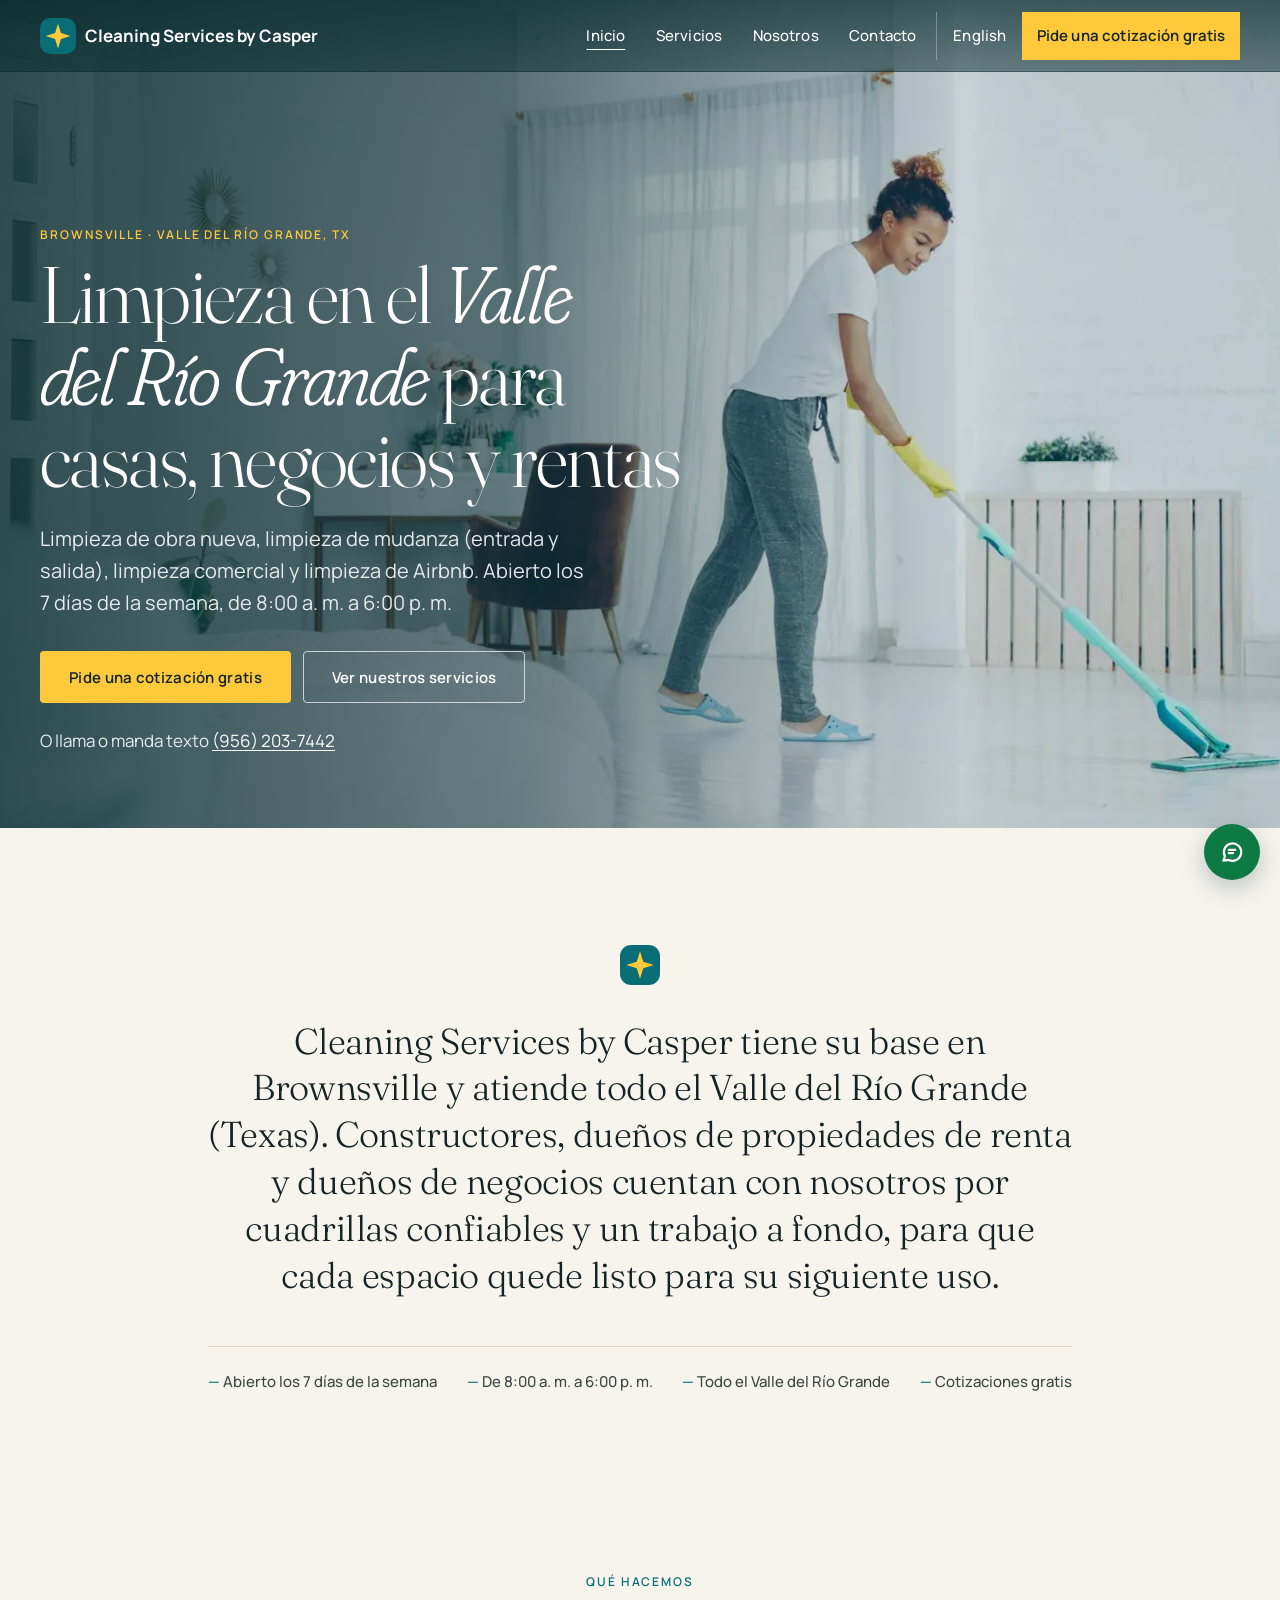
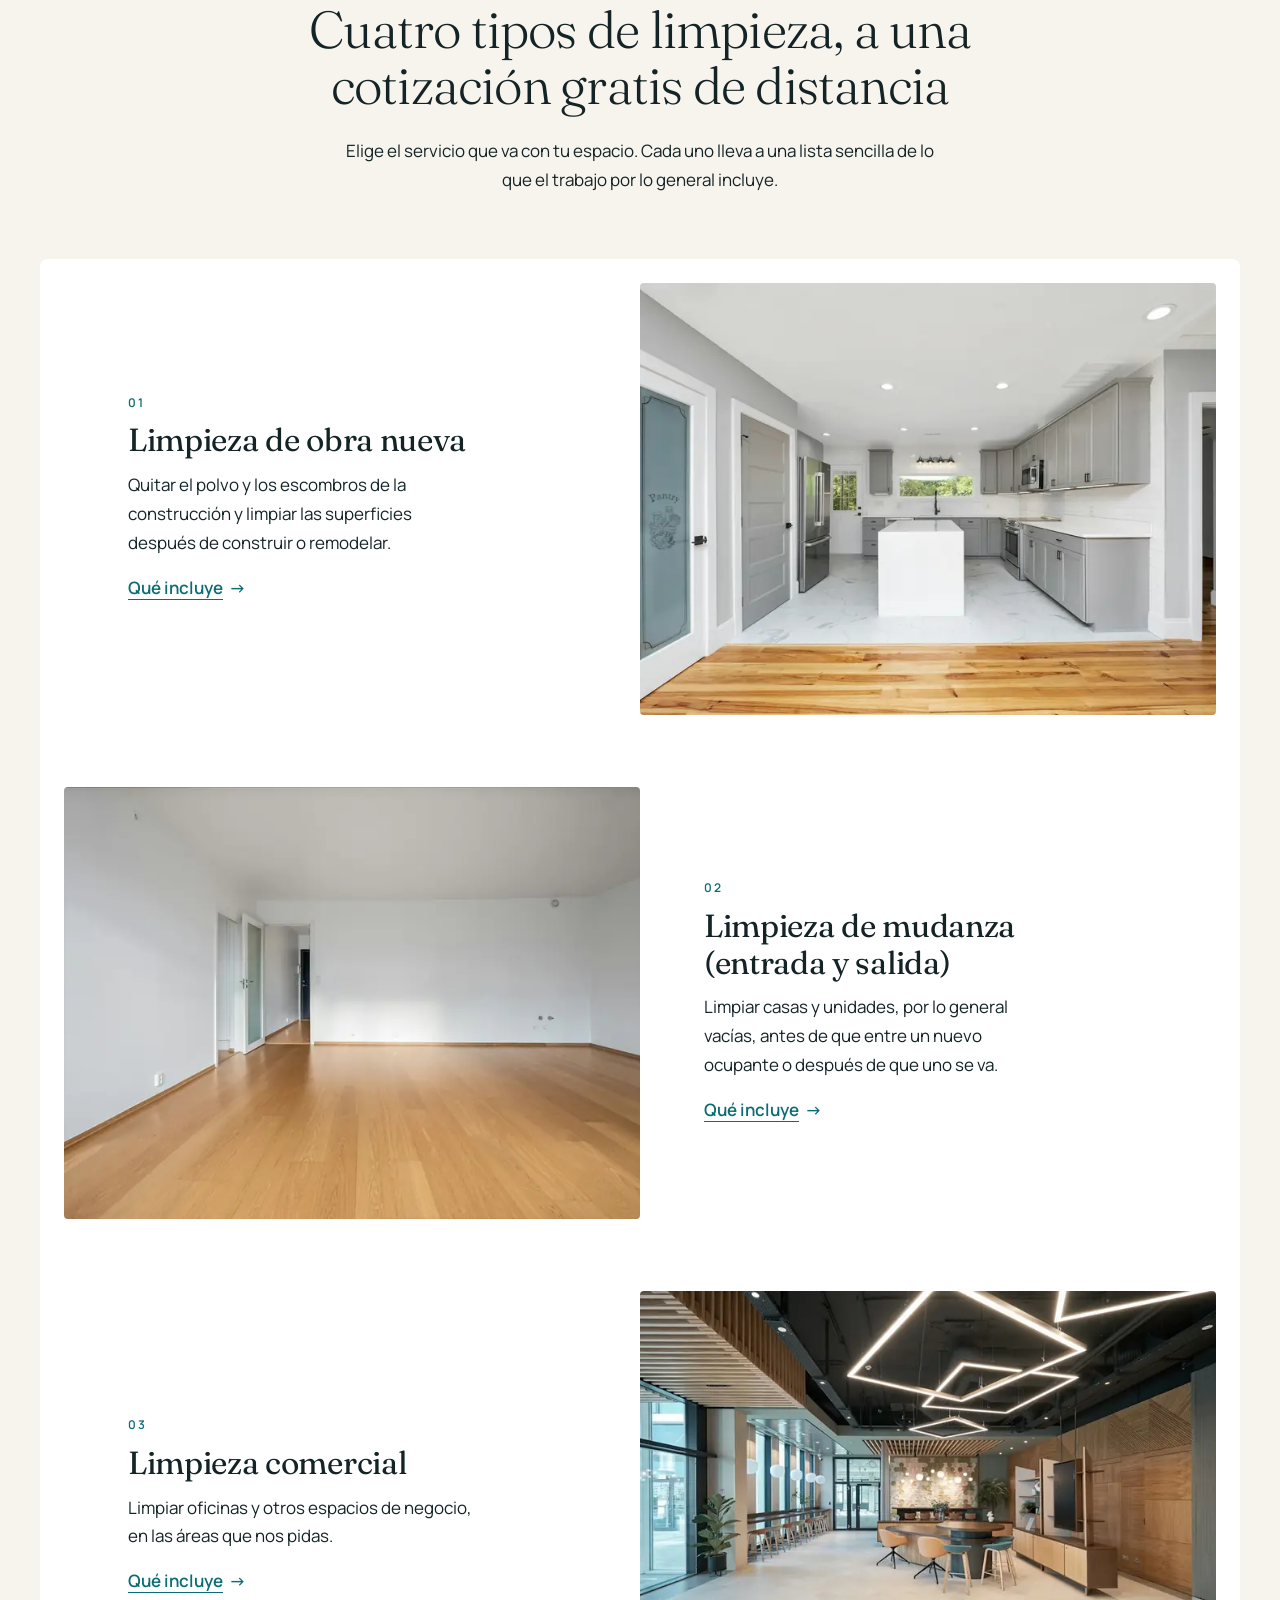
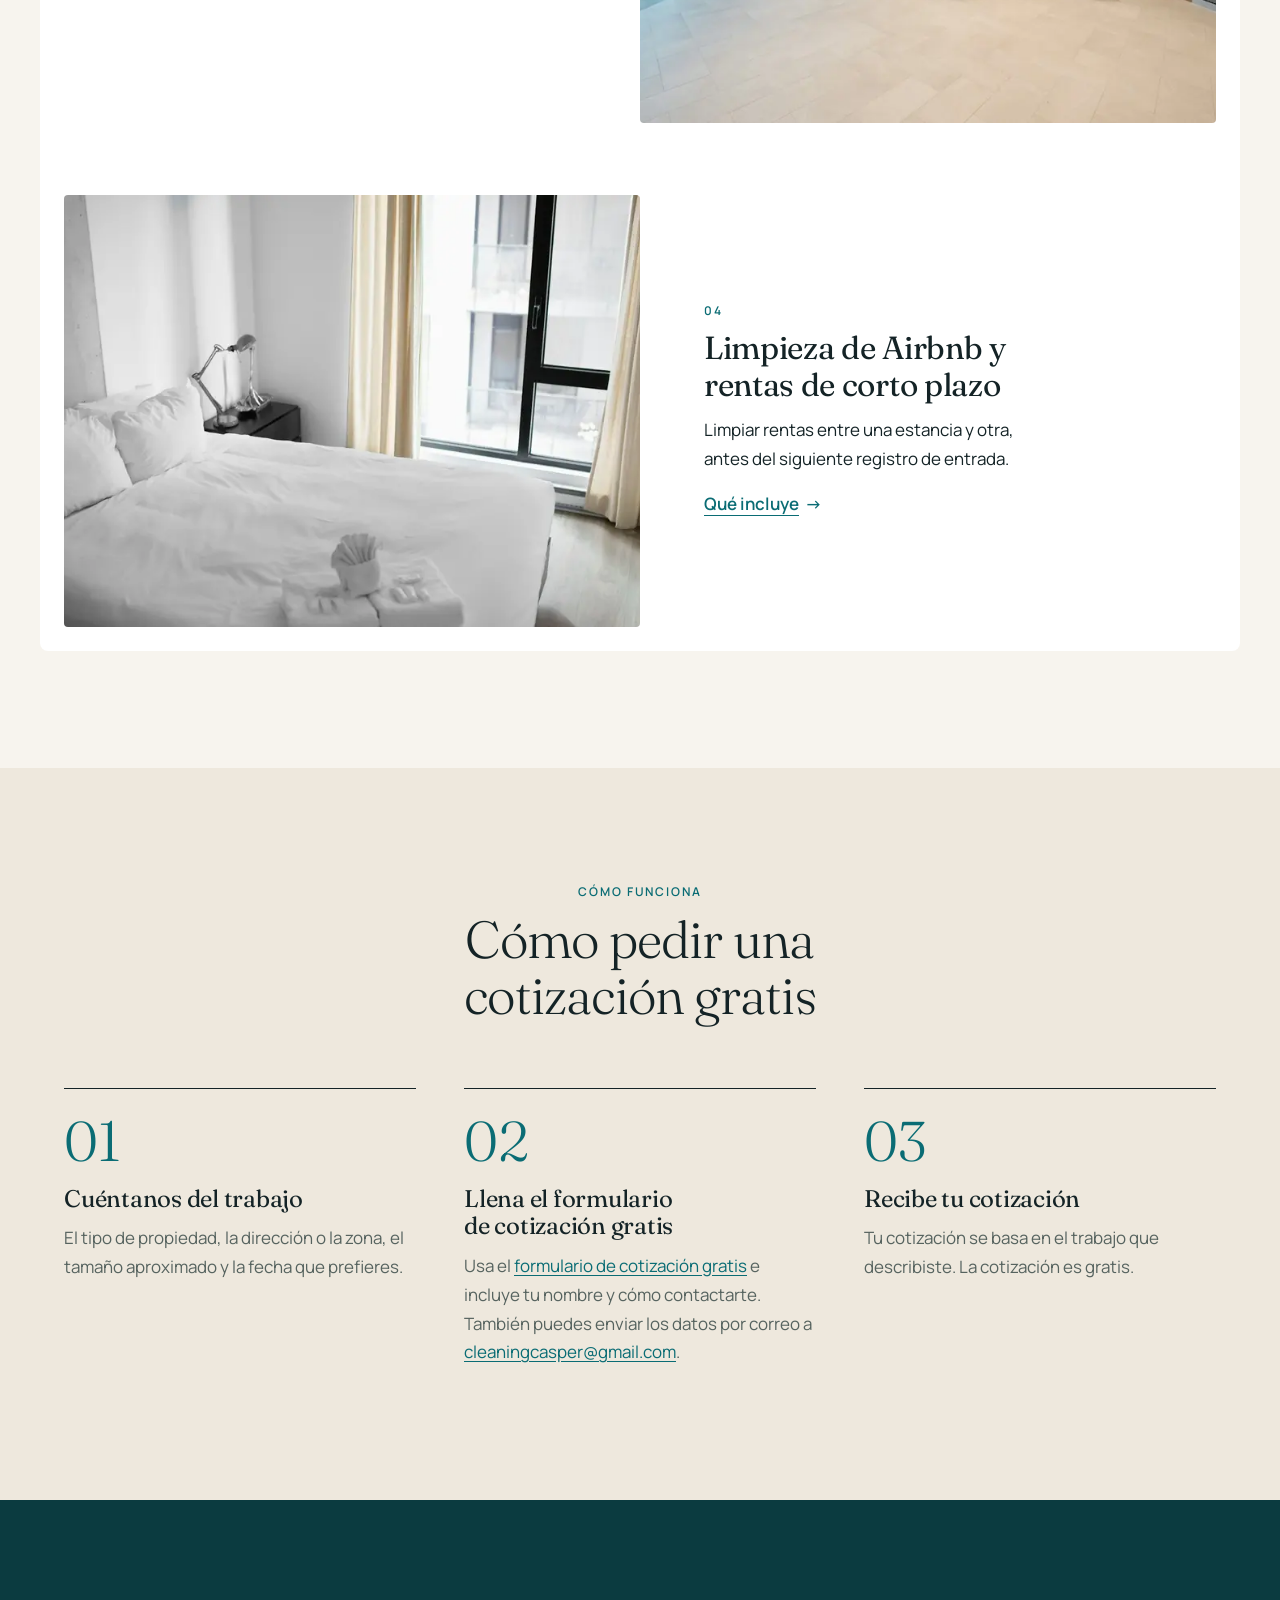
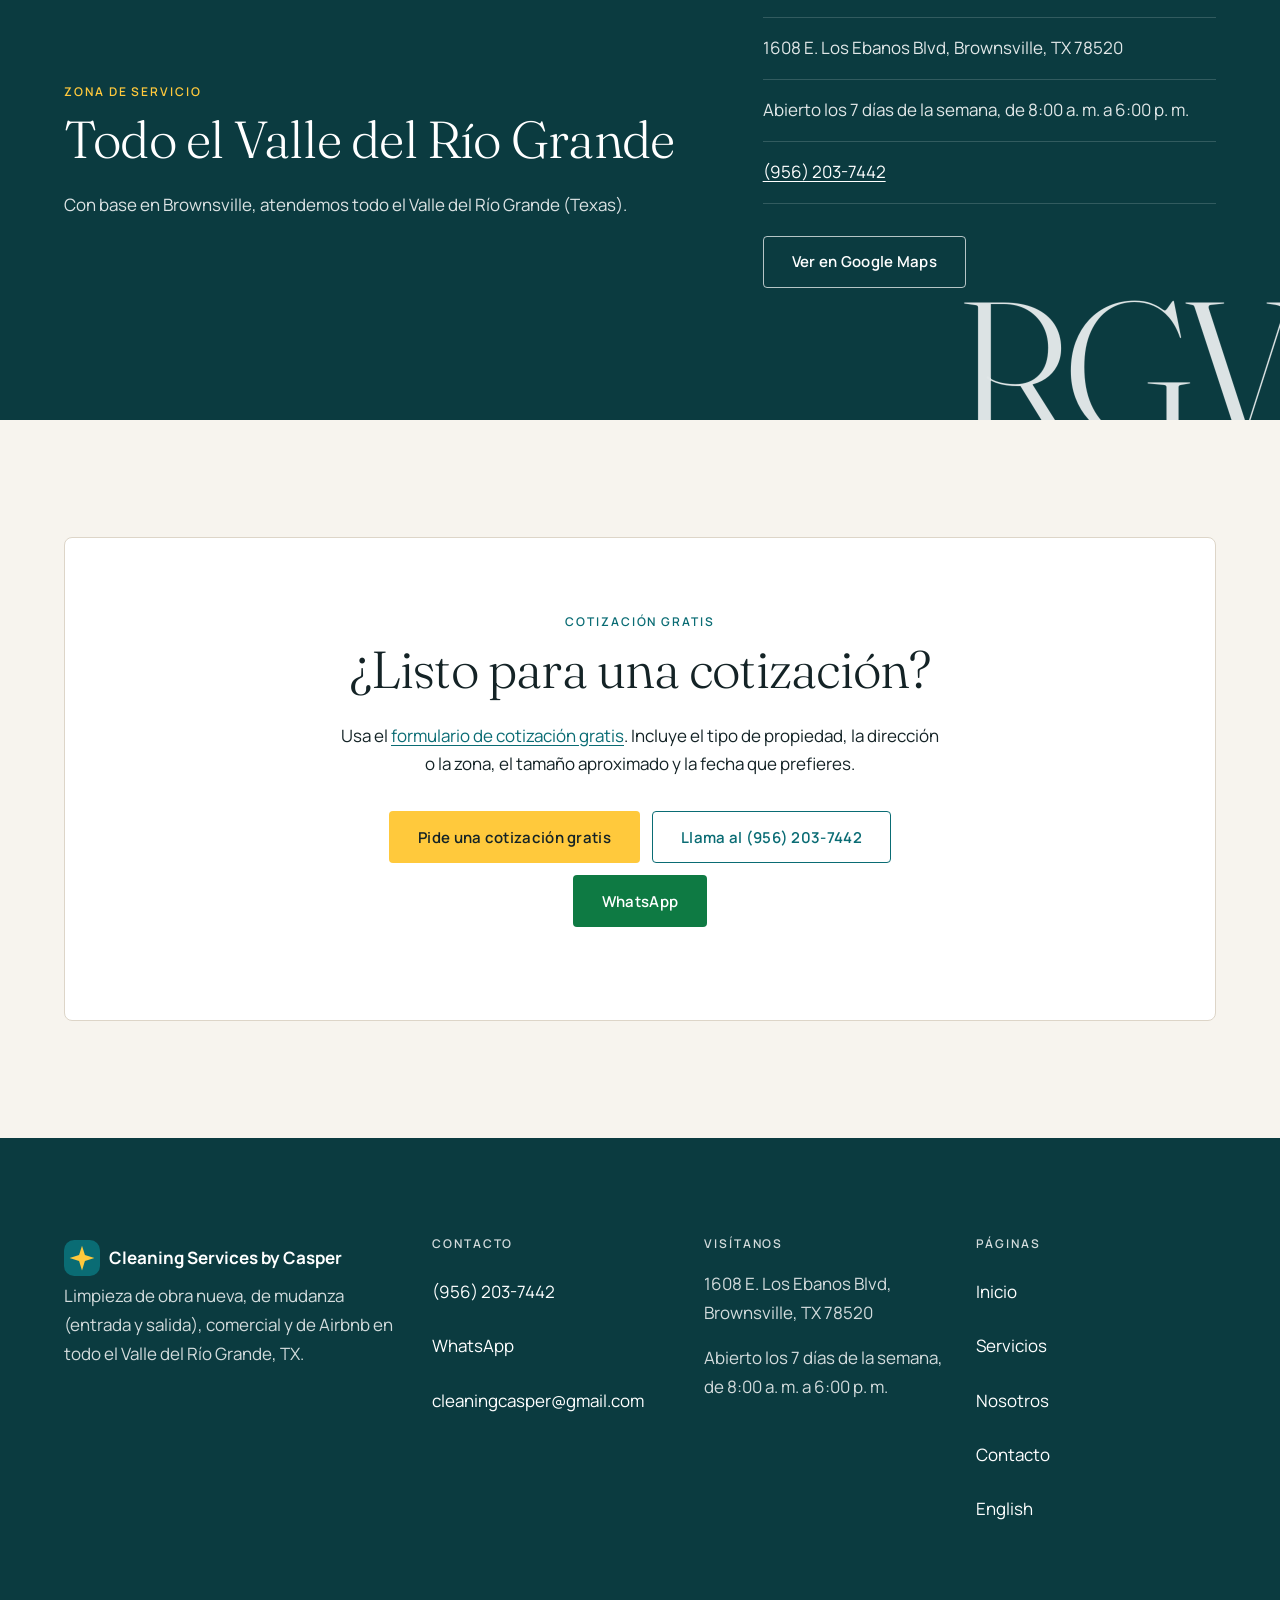
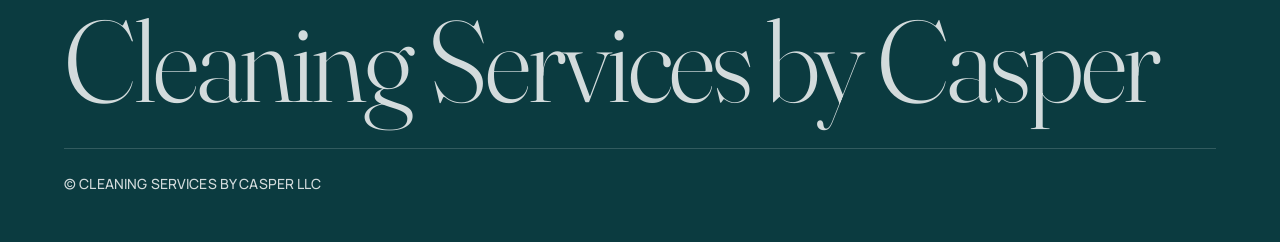
==== commit 059e8bbc: "Fix the phone hero crop, header alignment, and facts spacing. Show the person in the phone hero, hid" ====
--- a/es/index.html
+++ b/es/index.html
@@ -110,7 +110,7 @@
 <body>
   <a class="skip-link" href="#main">Saltar al contenido</a>
   <header class="site-header site-header--overlay">
-    <div class="container header-inner">
+    <div class="container--wide header-inner">
       <a class="logo" href="index.html"><svg class="logo-mark" viewBox="0 0 32 32" width="36" height="36" aria-hidden="true" focusable="false"><rect width="32" height="32" rx="9" fill="#0a6c74"/><path fill="#ffc93c" d="M16 5l2.6 8.4L27 16l-8.4 2.6L16 27l-2.6-8.4L5 16l8.4-2.6z"/></svg><span>Cleaning Services <span class="logo-by">by Casper</span></span></a>
       <a class="header-lang" href="../index.html" hreflang="en" lang="en">English</a>
       <button class="nav-toggle" type="button" aria-expanded="false" aria-controls="site-nav"><span class="visually-hidden">Menú</span><span class="nav-toggle-bars" aria-hidden="true"></span></button>
@@ -129,7 +129,7 @@
   <main id="main" tabindex="-1">
     <section class="hero">
       <picture class="hero-media">
-        <img src="../images/hero.webp" srcset="../images/hero-640.webp 640w, ../images/hero-1024.webp 1024w, ../images/hero.webp 1600w" sizes="100vw" width="1600" height="900" alt="Persona trapeando el piso de una sala bien iluminada" fetchpriority="high" decoding="async">
+        <img src="../images/hero.webp" srcset="../images/hero-640.webp 640w, ../images/hero-1024.webp 1024w, ../images/hero.webp 1600w" sizes="(max-width: 768px) 200vw, 100vw" width="1600" height="900" alt="Persona trapeando el piso de una sala bien iluminada" fetchpriority="high" decoding="async">
       </picture>
       <div class="container--wide hero-inner">
         <p class="eyebrow">Brownsville · Valle del Río Grande, TX</p>
--- a/styles.css
+++ b/styles.css
@@ -148,7 +148,11 @@
 .nav-toggle-bars::before { top: -7px; }
 .nav-toggle-bars::after { top: 7px; }
 @media (max-width: 63.99rem) {
-  .logo { flex: 1 1 auto; font-size: .95rem; max-width: 12.5rem; }
+  .logo {
+    flex: 1 1 auto; min-width: 0; max-width: none;
+    font-size: .8rem; line-height: 1.1; white-space: nowrap; gap: .4rem;
+  }
+  .logo-mark { width: 1.75rem; height: 1.75rem; }
   .header-lang, .nav-toggle { flex: none; }
   html.js .nav-list { display: none; }
   html.js body.nav-open .nav-list {
@@ -162,6 +166,9 @@
   }
   html.js body.nav-open .nav-cta { width: 100%; justify-content: center; margin-top: .75rem; border-bottom: 0; }
   .nav-lang-item { display: none; }
+}
+@media (max-width: 389px) {
+  .logo { white-space: normal; }
 }
 @media (min-width: 64rem) {
   .header-lang, .nav-toggle { display: none; }
@@ -205,14 +212,14 @@
   }
   .site-header--overlay .logo,
   .site-header--overlay:not(.is-scrolled) .logo,
-  .site-header--overlay .logo-by,
-  .site-header--overlay:not(.is-scrolled) .logo-by,
   .site-header--overlay .header-lang,
   .site-header--overlay:not(.is-scrolled) .header-lang,
   .site-header--overlay .nav-toggle,
   .site-header--overlay:not(.is-scrolled) .nav-toggle,
   .site-header--overlay .nav-list a:not(.nav-cta),
   .site-header--overlay:not(.is-scrolled) .nav-list a:not(.nav-cta) { color: var(--ink); }
+  .site-header--overlay .logo-by,
+  .site-header--overlay:not(.is-scrolled) .logo-by { color: var(--teal); }
   .site-header--overlay .nav-list a[aria-current="page"],
   .site-header--overlay:not(.is-scrolled) .nav-list a[aria-current="page"] { text-decoration-color: var(--teal); }
 }
@@ -250,7 +257,7 @@
 }
 .hero-media { position: absolute; inset: 0; z-index: 0; margin: 0; }
 .hero-media img {
-  width: 100%; height: 100%; max-width: none; object-fit: cover; object-position: 66% 50%;
+  width: 100%; height: 100%; max-width: none; object-fit: cover; object-position: 34% 50%;
   transform: scaleX(-1);
 }
 .hero::after {
@@ -285,15 +292,21 @@
 .statement-mark { width: 40px; height: 40px; margin: 0 auto var(--s-5); }
 .statement { text-wrap: pretty; }
 .facts {
-  display: grid; grid-template-columns: 1fr 1fr; list-style: none; padding: var(--s-5) 0 0; margin: var(--s-7) auto 0;
+  display: grid; grid-template-columns: 1fr 1fr; gap: 1rem 1.25rem;
+  list-style: none; padding: var(--s-5) 0 0; margin: var(--s-7) auto 0;
   border-top: 1px solid var(--line); max-width: 54rem; text-align: left;
 }
 .facts li {
-  padding: var(--s-4) var(--s-3) 0 0;
-  font-weight: 500; font-size: .9375rem; line-height: 1.5; color: var(--muted);
+  padding: 0; min-width: 0;
+  font-weight: 500; font-size: .9375rem; line-height: 1.5; color: #3A4743;
 }
 .facts li::before { content: "— "; color: var(--teal); }
-@media (min-width: 48rem) { .facts { grid-template-columns: repeat(4, 1fr); } }
+@media (min-width: 48rem) {
+  .facts {
+    display: flex; justify-content: space-between; align-items: flex-start; gap: 1.5rem;
+  }
+  .facts li { flex: 0 1 auto; width: auto; }
+}
 
 .service-rows, .services {
   background: var(--white); border-radius: var(--r-md);
@@ -339,6 +352,9 @@
   position: absolute; right: -.5rem; bottom: -1.5rem; z-index: 0; margin: 0; pointer-events: none; user-select: none;
   font-family: var(--font-display); font-weight: 300; font-size: 12rem; line-height: .8; letter-spacing: -.04em;
   color: transparent; -webkit-text-stroke: 1px rgba(255,255,255,.12);
+}
+@media (max-width: 63.99rem) {
+  .area-mark { display: none; }
 }
 .area-grid { position: relative; z-index: 1; display: grid; gap: var(--s-7); }
 .area-band .eyebrow { color: var(--sun); }
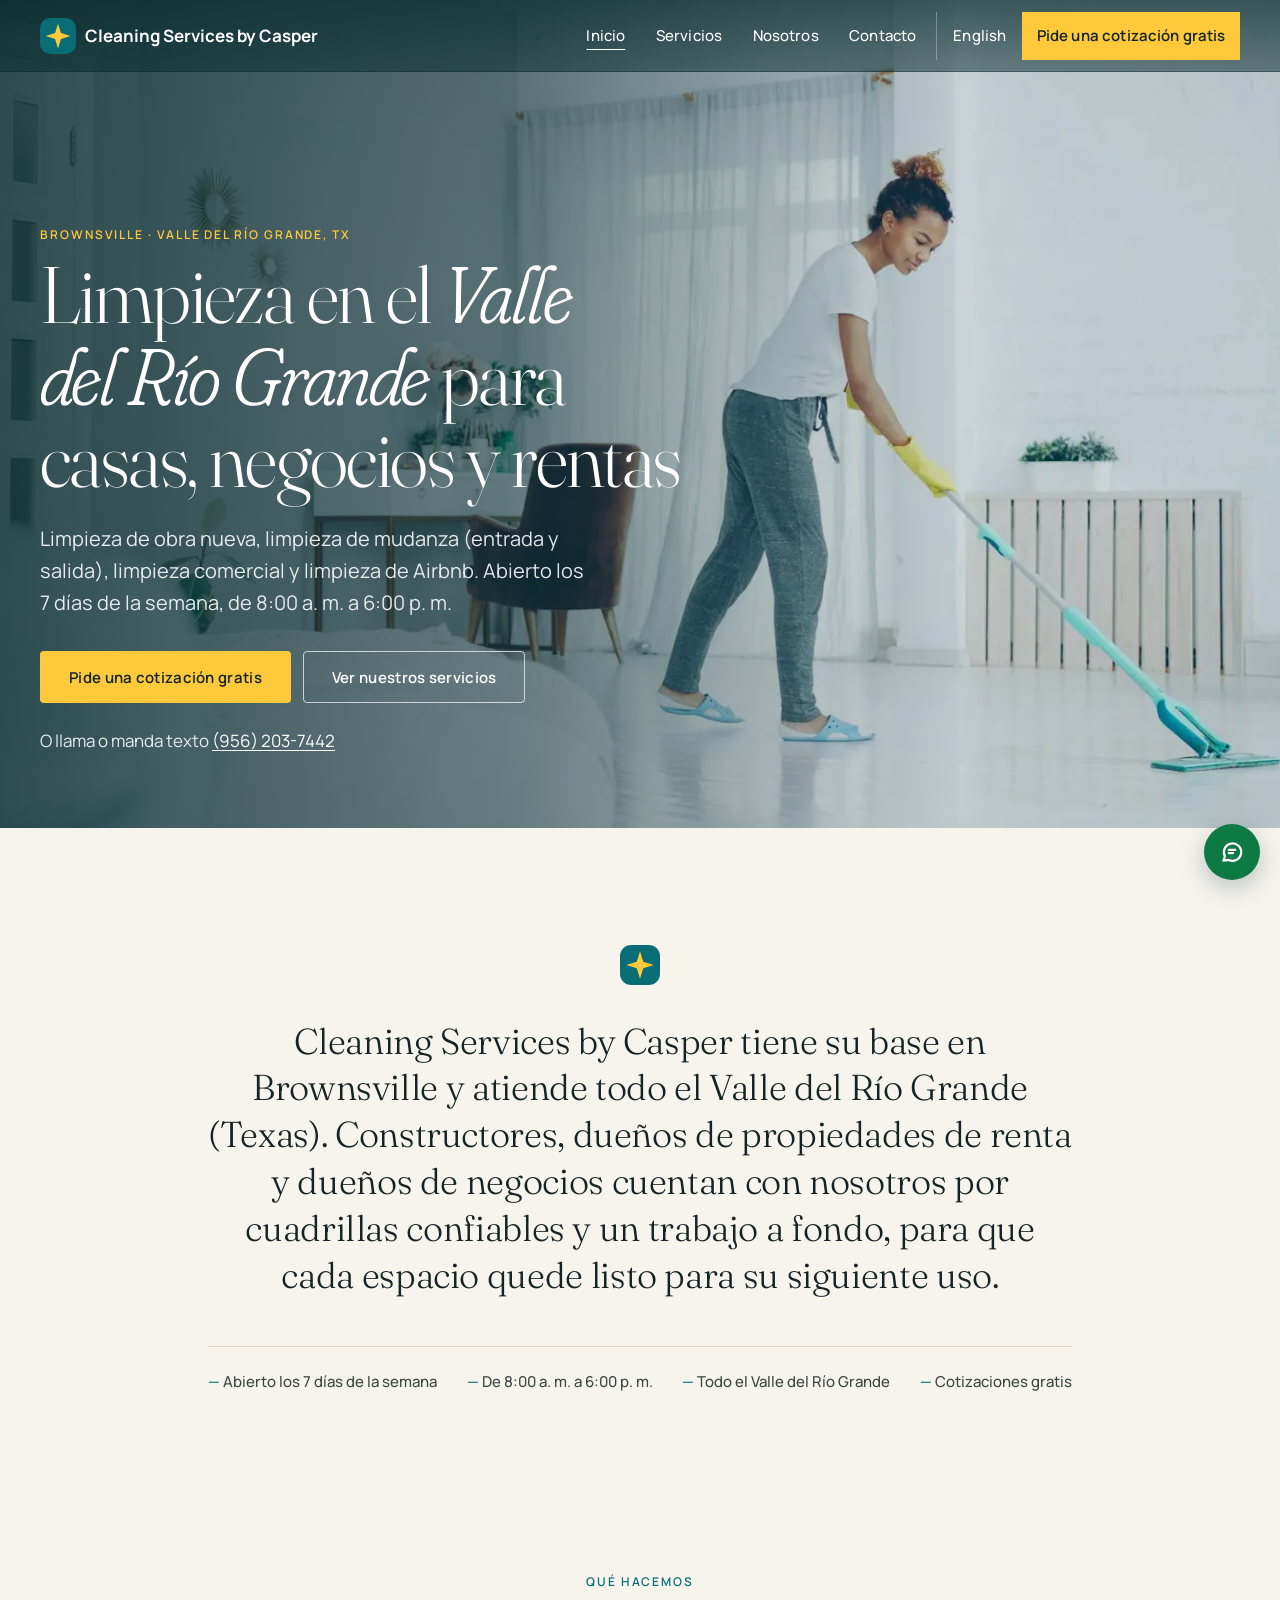
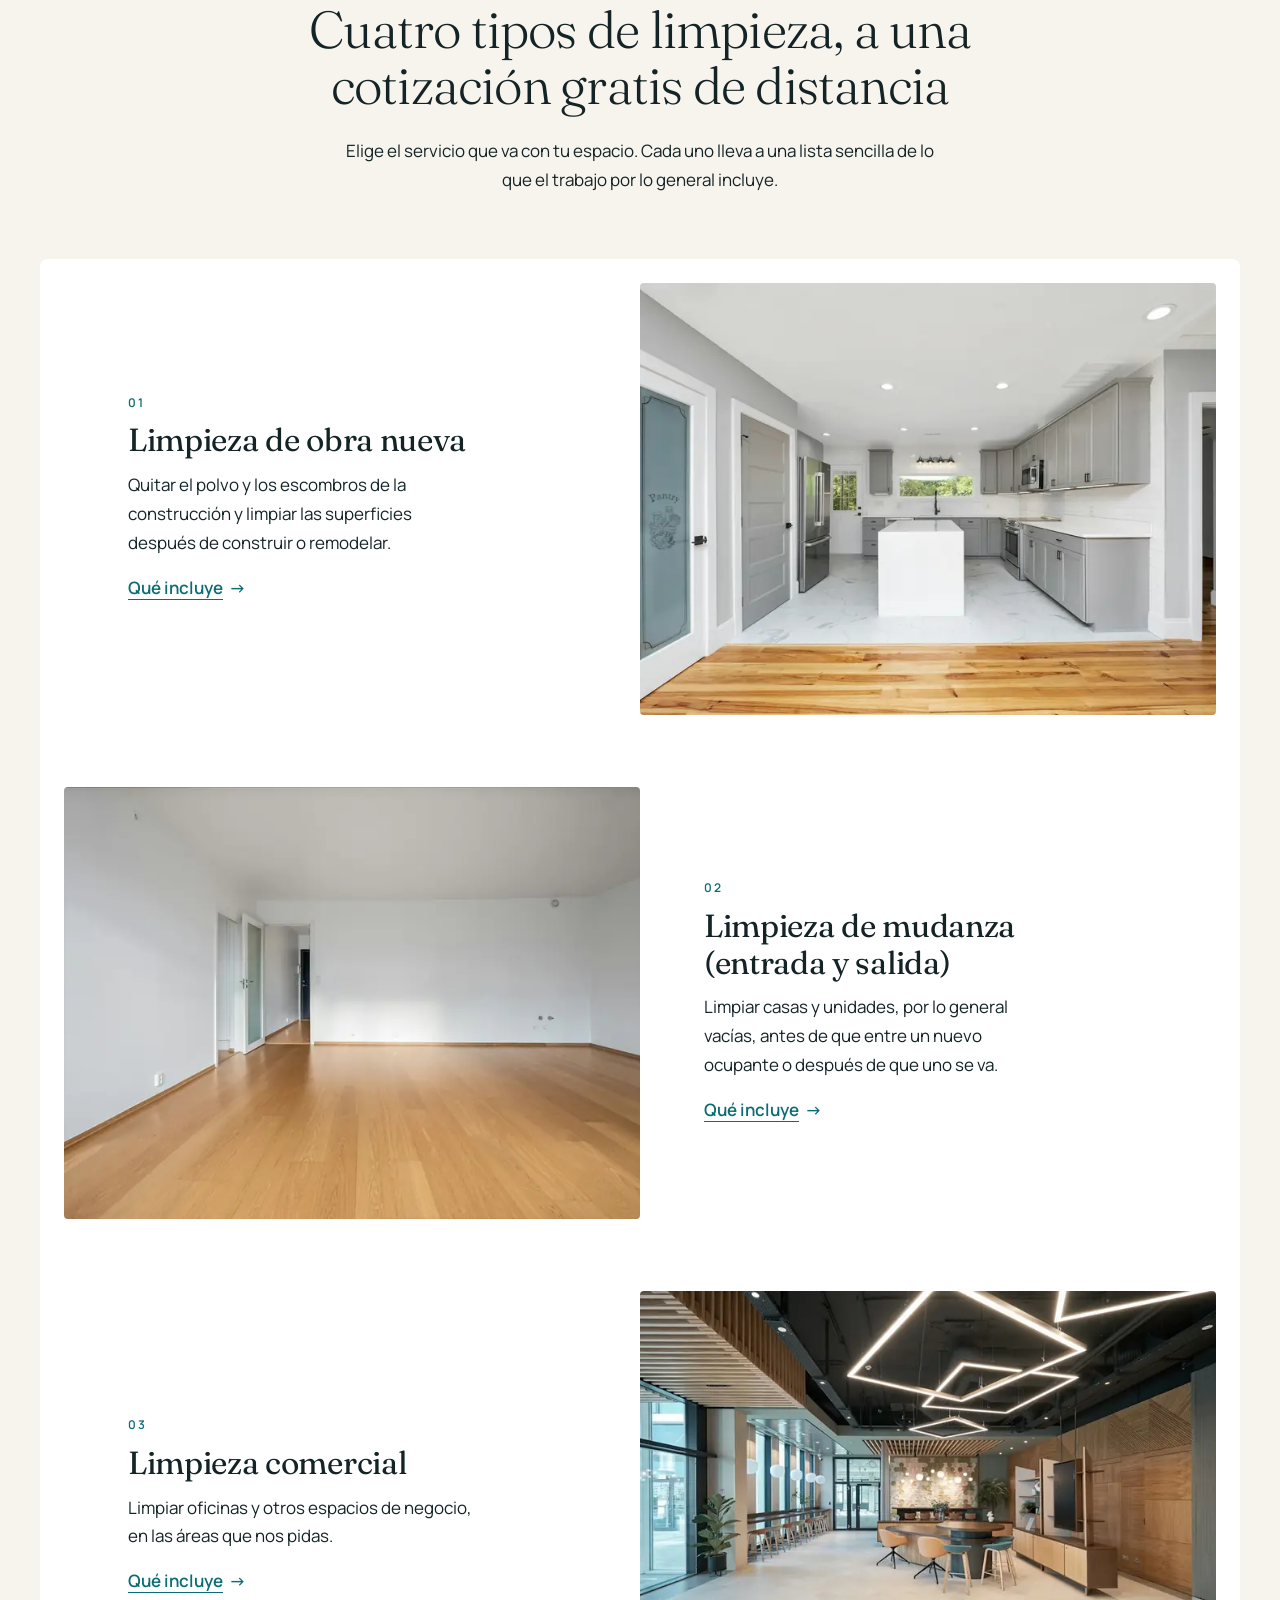
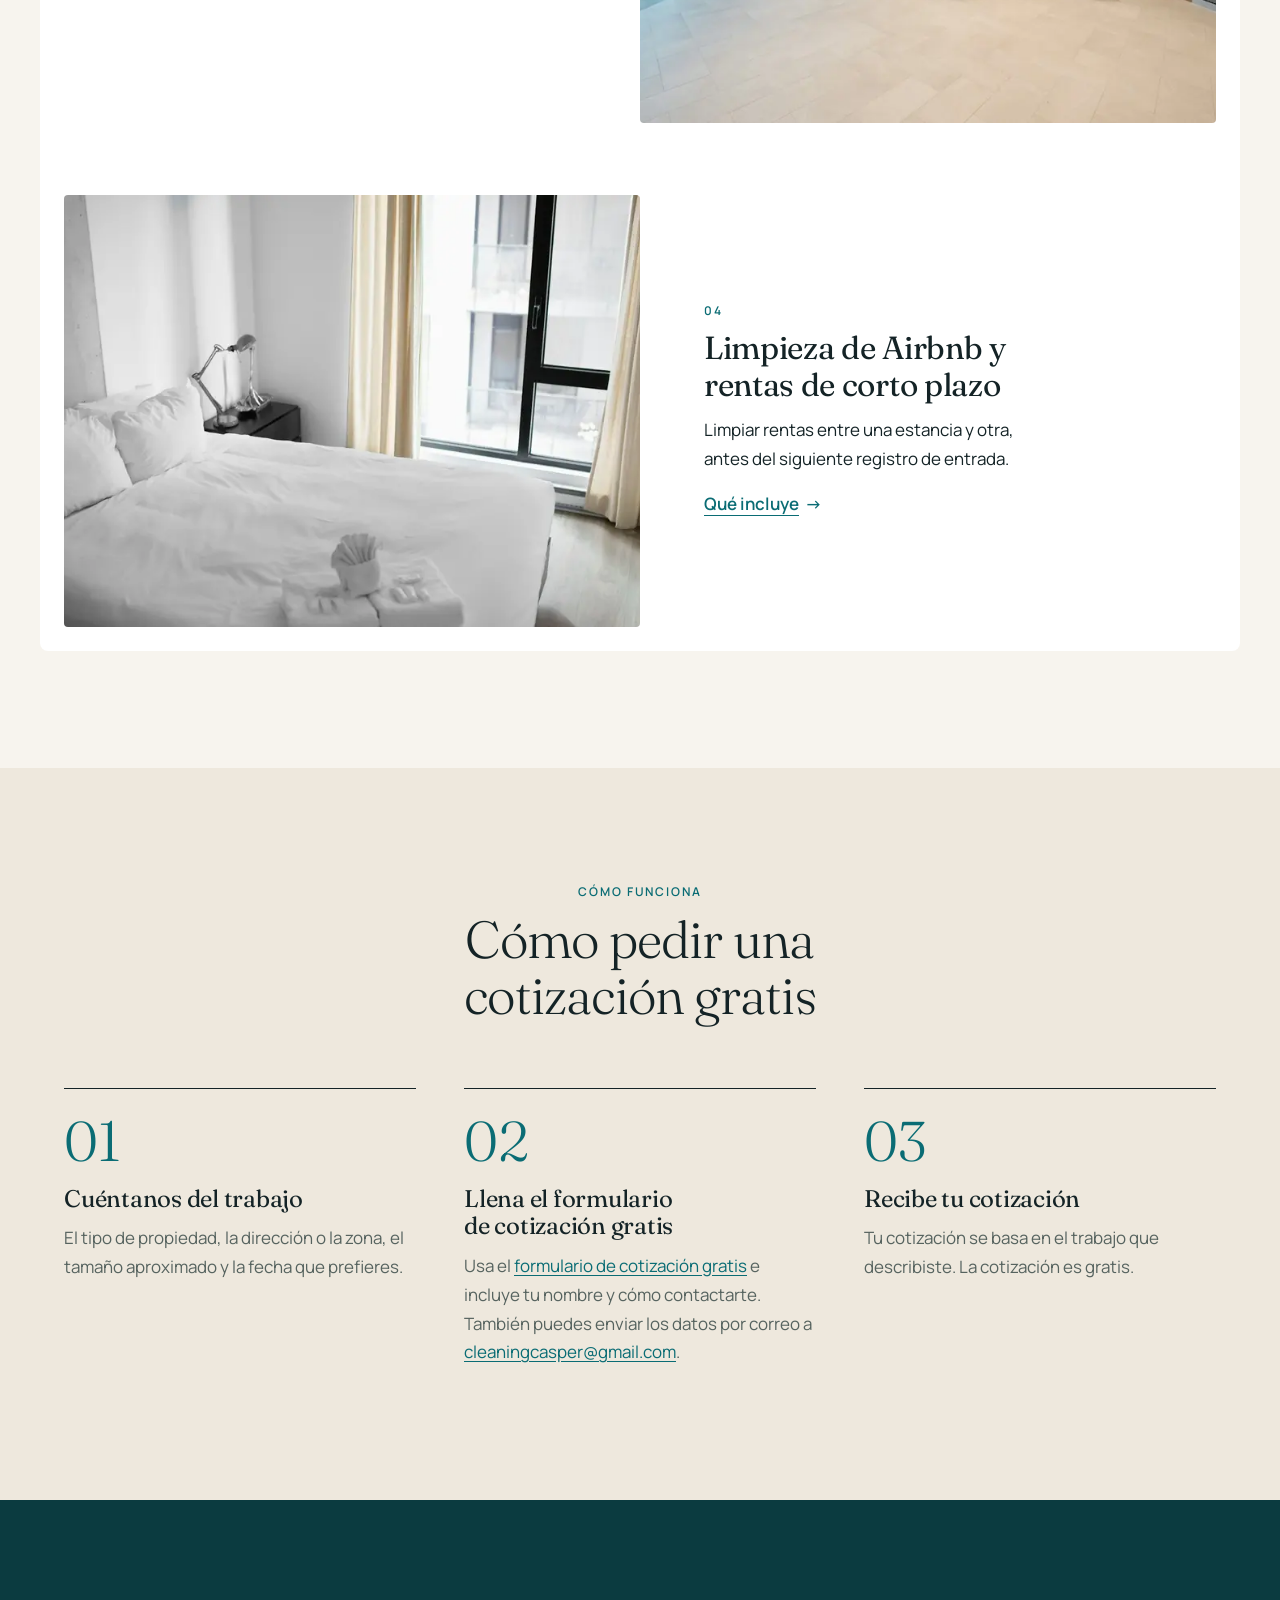
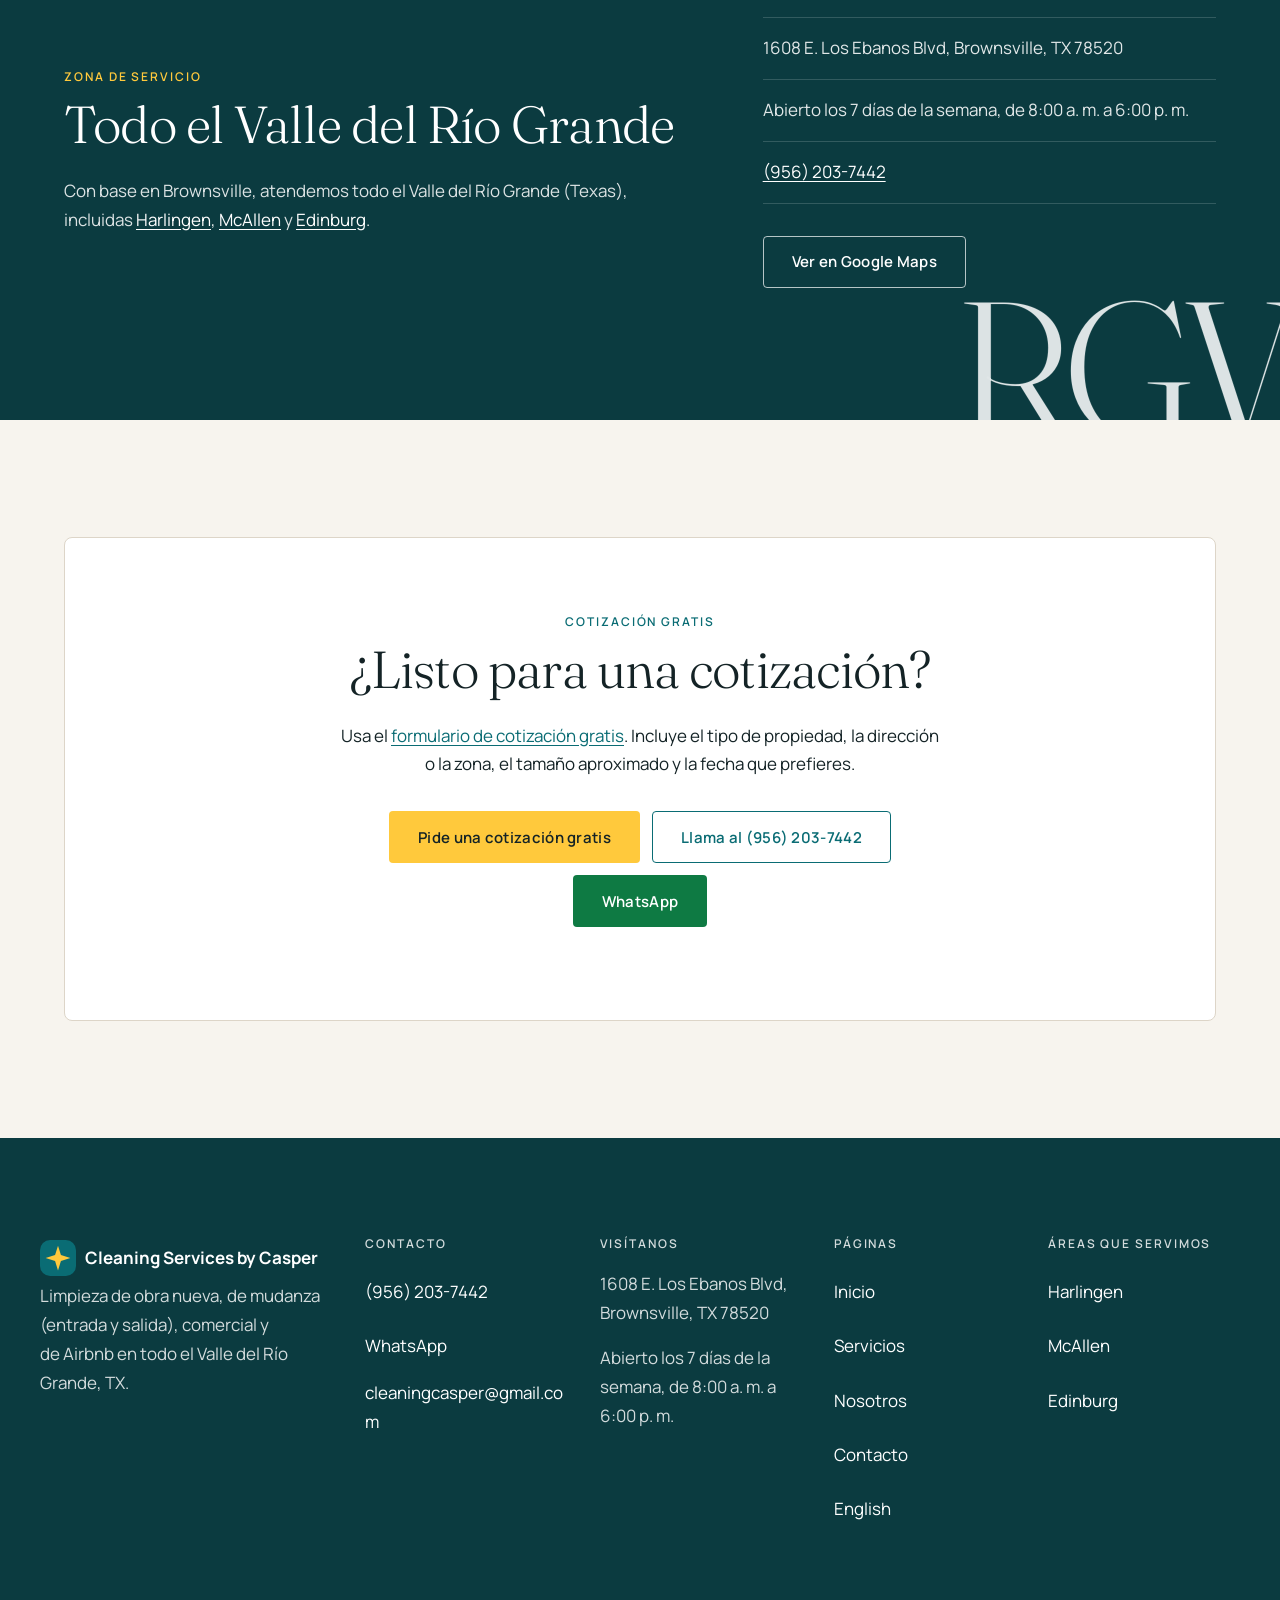
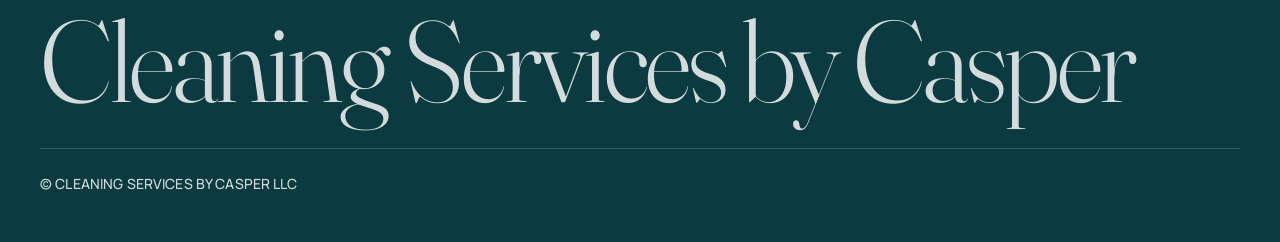
==== commit 24d836f1: "Add Harlingen, McAllen, and Edinburg service pages in English and Spanish. Each city page reuses the" ====
--- a/es/index.html
+++ b/es/index.html
@@ -220,7 +220,7 @@
         <div>
           <p class="eyebrow">Zona de servicio</p>
           <h2 id="area-heading">Todo el Valle del Río Grande</h2>
-          <p>Con base en Brownsville, atendemos todo el Valle del Río Grande (Texas).</p>
+          <p>Con base en Brownsville, atendemos todo el Valle del Río Grande (Texas), incluidas <a href="harlingen.html">Harlingen</a>, <a href="mcallen.html">McAllen</a> y <a href="edinburg.html">Edinburg</a>.</p>
         </div>
         <address>
           <ul class="area-list">
@@ -277,6 +277,14 @@
             <li><a href="about.html">Nosotros</a></li>
             <li><a href="contact.html">Contacto</a></li>
             <li><a href="../index.html" hreflang="en" lang="en">English</a></li>
+          </ul>
+        </div>
+        <div>
+          <p class="footer-title">Áreas que servimos</p>
+          <ul>
+            <li><a href="harlingen.html">Harlingen</a></li>
+            <li><a href="mcallen.html">McAllen</a></li>
+            <li><a href="edinburg.html">Edinburg</a></li>
           </ul>
         </div>
       </div>
--- a/styles.css
+++ b/styles.css
@@ -149,8 +149,8 @@
 .nav-toggle-bars::after { top: 7px; }
 @media (max-width: 63.99rem) {
   .logo {
-    flex: 1 1 auto; min-width: 0; max-width: none;
-    font-size: .8rem; line-height: 1.1; white-space: nowrap; gap: .4rem;
+    flex: 0 0 auto; min-width: 0; max-width: none;
+    font-size: .8rem; line-height: 1.1; white-space: nowrap; gap: .4rem; margin-right: .45rem;
   }
   .logo-mark { width: 1.75rem; height: 1.75rem; }
   .header-lang, .nav-toggle { flex: none; }
@@ -168,7 +168,7 @@
   .nav-lang-item { display: none; }
 }
 @media (max-width: 389px) {
-  .logo { white-space: normal; }
+  .logo { white-space: normal; flex: 1 1 auto; min-width: 0; }
 }
 @media (min-width: 64rem) {
   .header-lang, .nav-toggle { display: none; }
@@ -287,6 +287,52 @@
   .hero .actions, .cta-band .actions { flex-direction: column; align-items: stretch; }
   .hero .actions .button, .cta-band .actions .button { width: 100%; }
 }
+@media (max-width: 48rem) {
+  .hero {
+    min-height: 0;
+    display: block;
+    background: var(--teal-950);
+  }
+  .hero-media {
+    position: relative;
+    inset: auto;
+    display: block;
+    aspect-ratio: 4 / 3;
+    overflow: hidden;
+  }
+  .hero-media img {
+    position: absolute;
+    inset: 0;
+    width: 100%;
+    height: 100%;
+    max-width: none;
+    object-fit: cover;
+    object-position: 18% 35%;
+    transform: scaleX(-1);
+  }
+  .hero::after { content: none; }
+  .hero-inner {
+    padding-top: 1rem;
+    padding-bottom: 1.25rem;
+  }
+  .hero h1 { margin-bottom: .75rem; }
+  .hero .lead { line-height: 1.45; }
+  .hero .actions { margin-top: 1rem; }
+  .hero .eyebrow { text-shadow: none; }
+}
+@media (max-width: 30rem) {
+  .hero h1 { font-size: 2rem; }
+}
+@media (min-width: 37.5rem) and (max-width: 48rem) {
+  .hero-media { aspect-ratio: 16 / 10; }
+}
+@media (min-width: 64rem) {
+  body:not(:has(.hero)) main .container,
+  .site-footer > .container {
+    width: min(100% - 2 * var(--gutter), var(--max-wide));
+    max-width: none;
+  }
+}
 
 .statement-band { padding-top: var(--section-y); padding-bottom: var(--s-8); text-align: center; }
 .statement-mark { width: 40px; height: 40px; margin: 0 auto var(--s-5); }
@@ -362,6 +408,7 @@
 .area-band p { color: rgba(255,255,255,.86); }
 .area-list { list-style: none; margin: 0; padding: 0; }
 .area-list li { padding: var(--s-4) 0; border-top: 1px solid var(--line-dark); color: rgba(255,255,255,.88); }
+.area-band a:not(.button) { color: #fff; }
 .area-list a { color: #fff; }
 .area-list .button { margin-top: var(--s-4); }
 @media (min-width: 64rem) { .area-grid { grid-template-columns: 7fr 5fr; gap: var(--s-8); align-items: center; } }
@@ -452,7 +499,7 @@
   font-size: .875rem; font-weight: 500; letter-spacing: .01em; line-height: 1.5; color: rgba(255,255,255,.6); max-width: none;
 }
 @media (min-width: 64rem) {
-  .footer-grid { grid-template-columns: 1.4fr 1fr 1fr 1fr; gap: var(--s-6); }
+  .footer-grid { grid-template-columns: 1.45fr 1fr 1fr .9fr .95fr; gap: var(--s-6); }
   .site-footer { padding-bottom: 1rem; }
 }
 
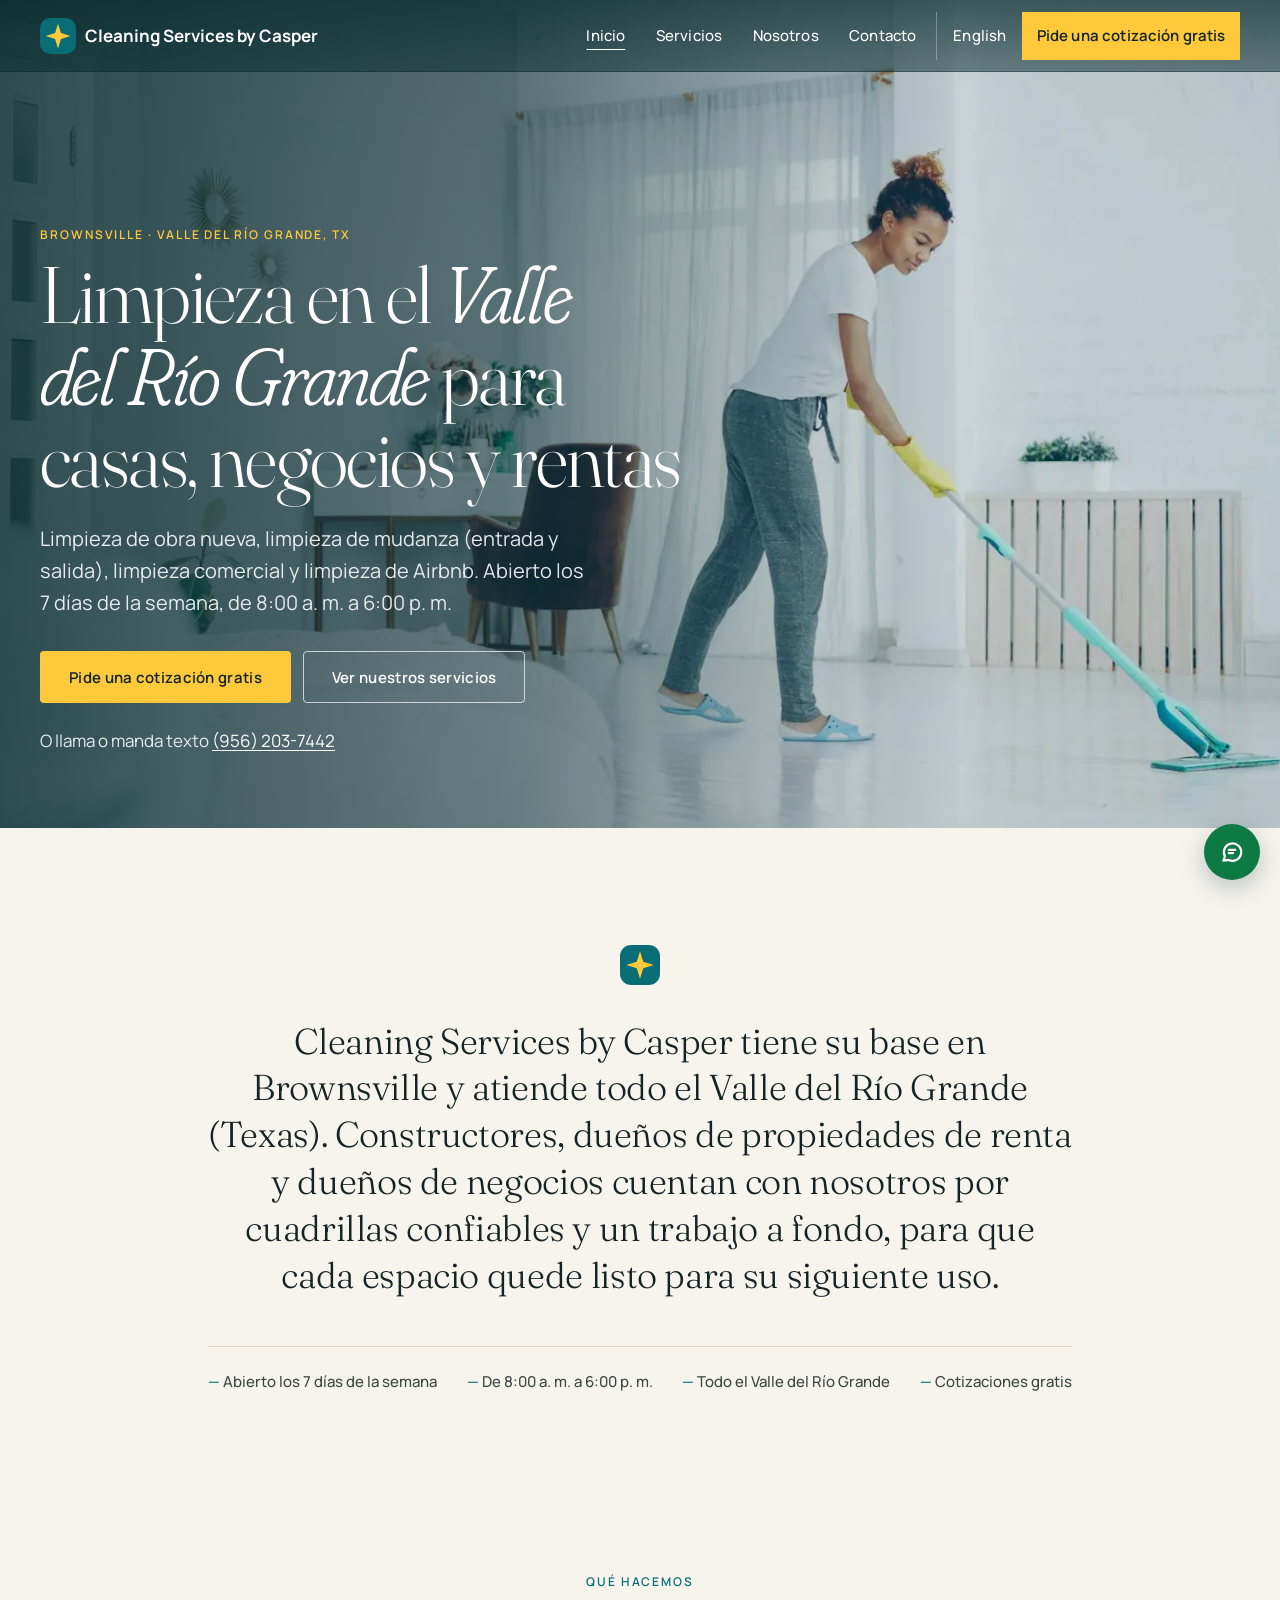
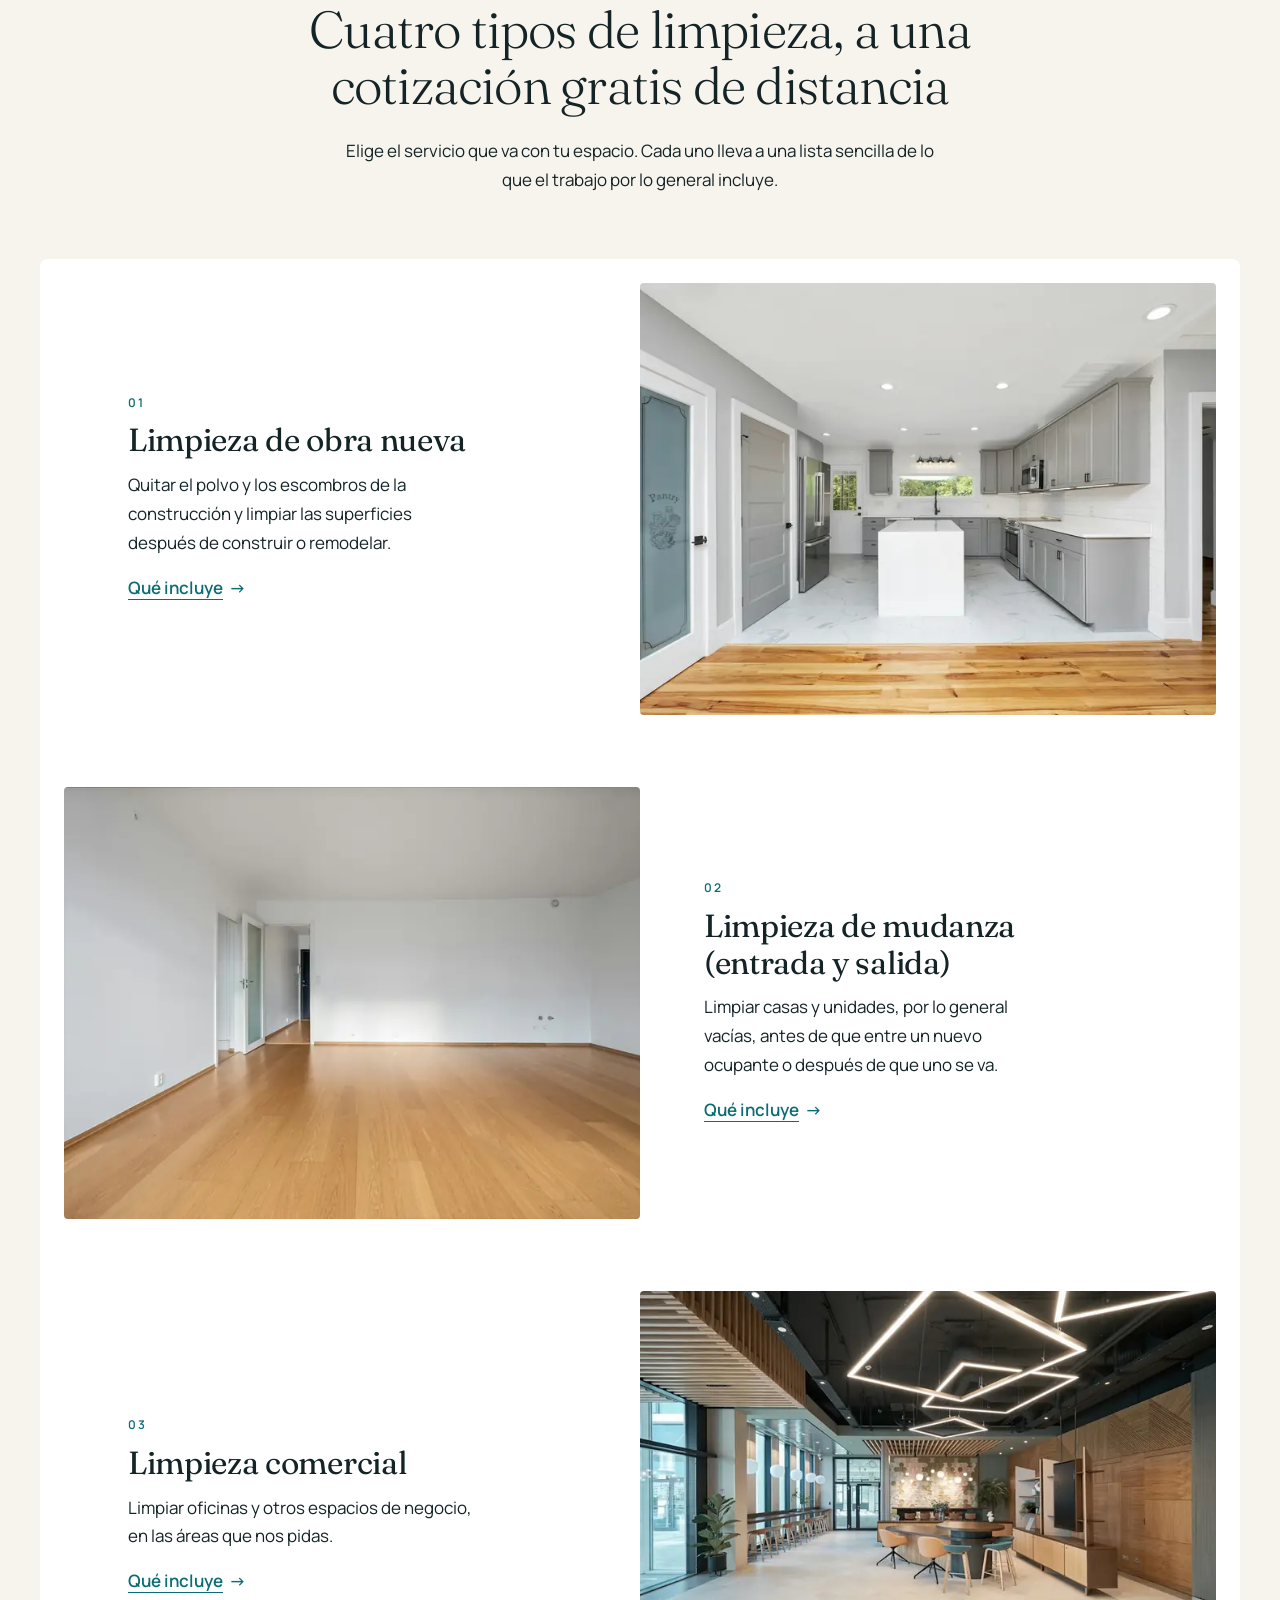
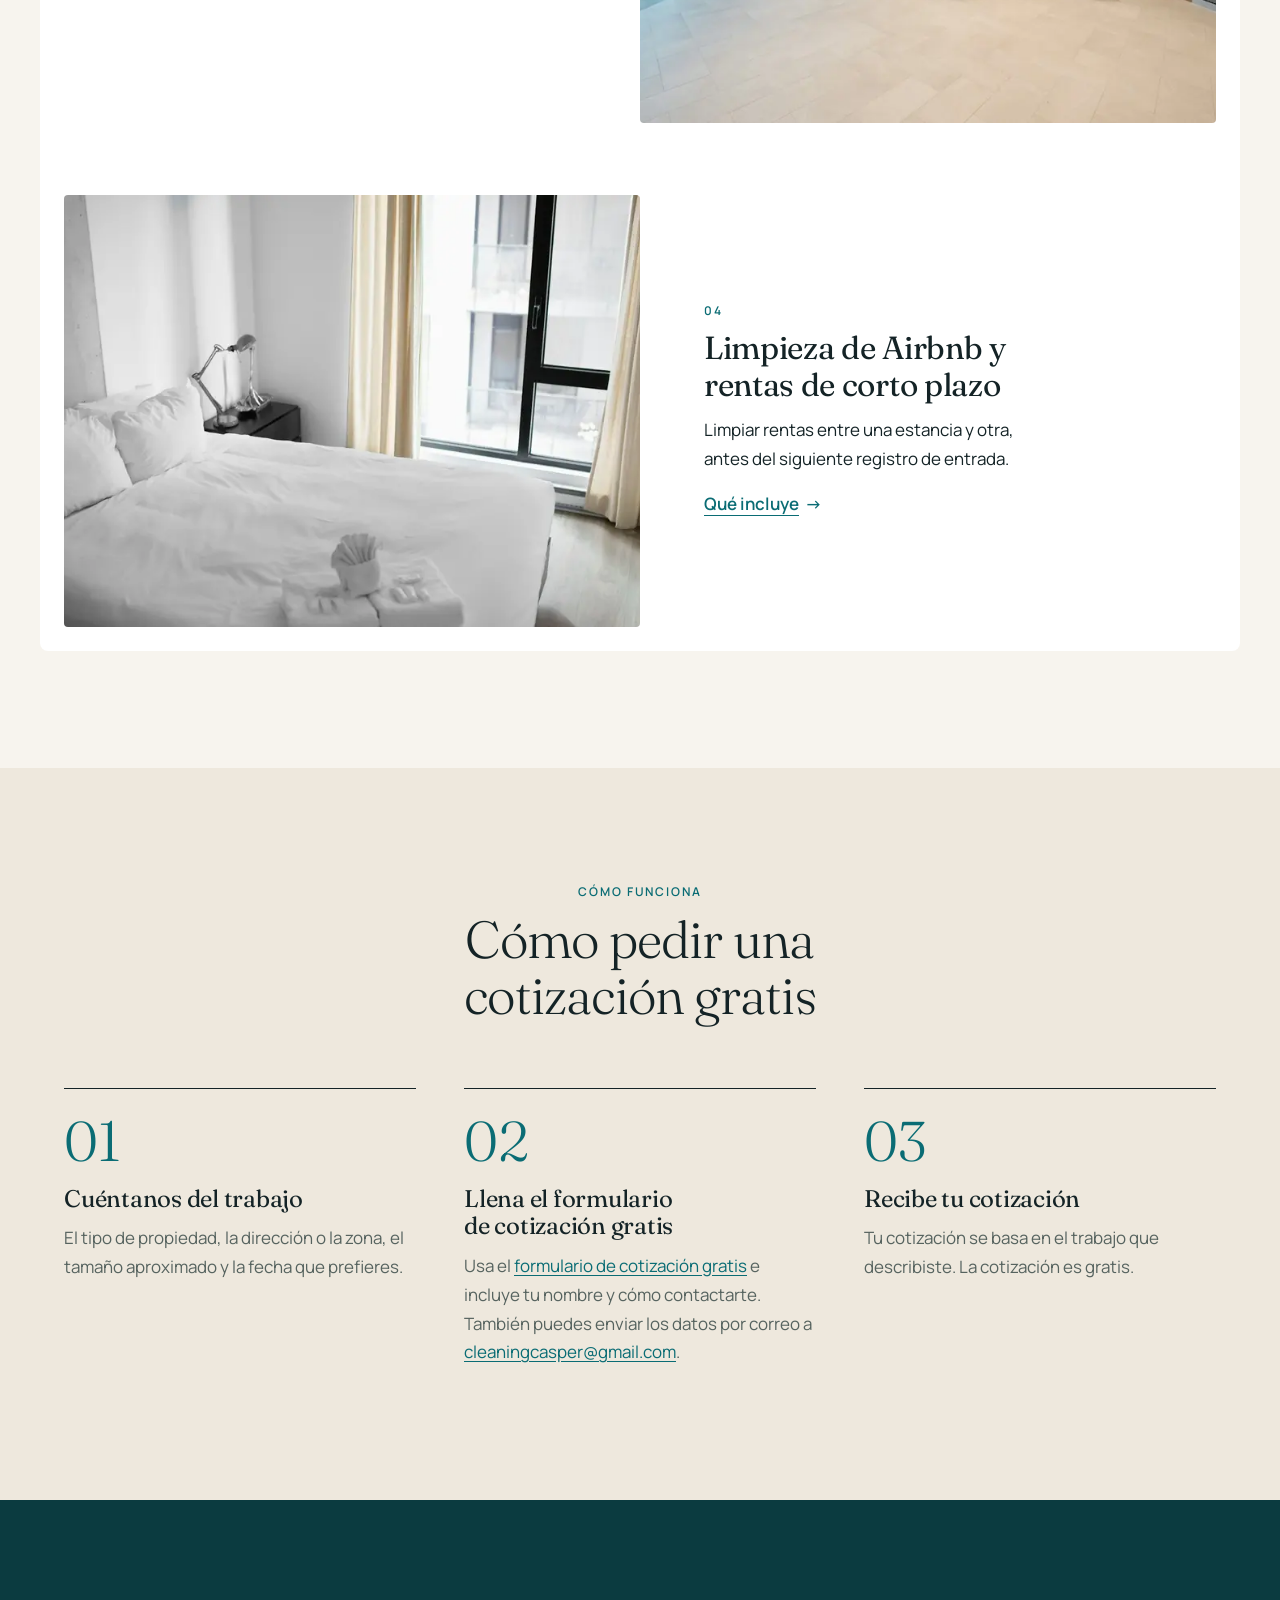
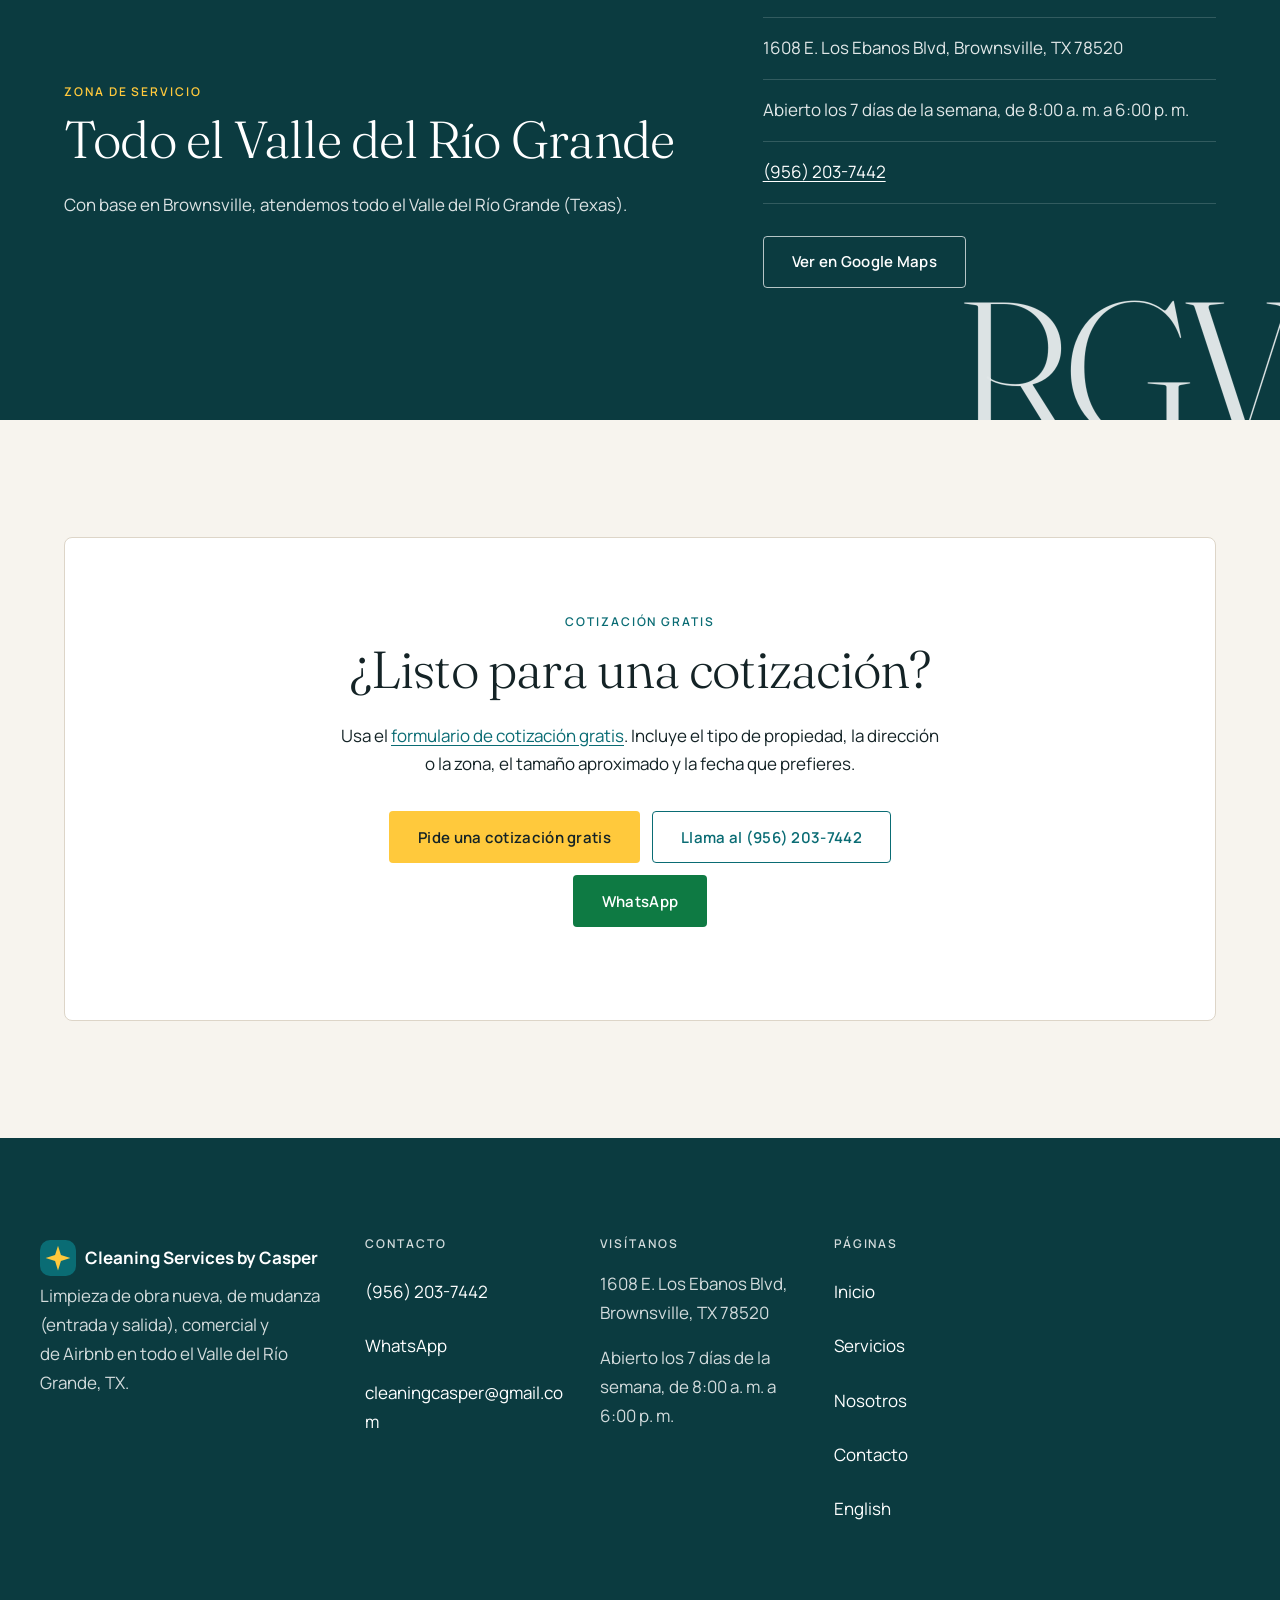
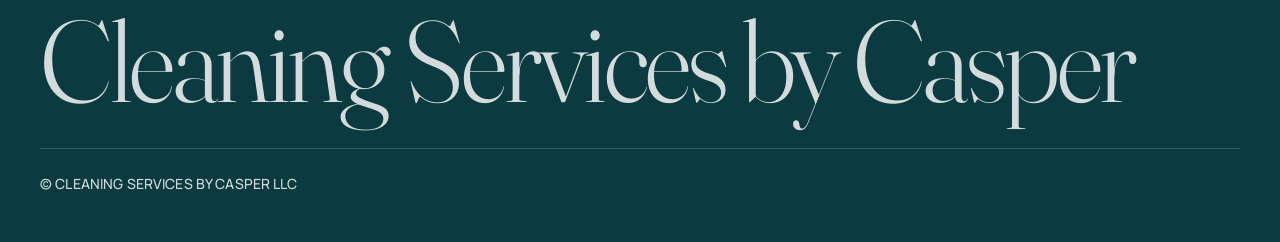
==== commit 74bc0cad: "Add the public Google listing link on the contact pages. Replace the placeholder comment with a Find" ====
--- a/es/index.html
+++ b/es/index.html
@@ -34,6 +34,9 @@
     "name": "Cleaning Services by Casper",
     "legalName": "CLEANING SERVICES BY CASPER LLC",
     "url": "https://cleaningcasper.github.io/cleaning-casper-site/es/",
+    "sameAs": [
+      "https://g.page/r/CTaMbQCReG5SEAI"
+    ],
     "description": "Empresa de limpieza con base en Brownsville, TX, que atiende todo el Valle del Río Grande. Ofrece limpieza de obra nueva, limpieza de mudanza (entrada y salida), limpieza comercial y limpieza de Airbnb y rentas de corto plazo.",
     "email": "cleaningcasper@gmail.com",
     "telephone": "+1-956-203-7442",
@@ -220,7 +223,7 @@
         <div>
           <p class="eyebrow">Zona de servicio</p>
           <h2 id="area-heading">Todo el Valle del Río Grande</h2>
-          <p>Con base en Brownsville, atendemos todo el Valle del Río Grande (Texas), incluidas <a href="harlingen.html">Harlingen</a>, <a href="mcallen.html">McAllen</a> y <a href="edinburg.html">Edinburg</a>.</p>
+          <p>Con base en Brownsville, atendemos todo el Valle del Río Grande (Texas).</p>
         </div>
         <address>
           <ul class="area-list">
@@ -277,14 +280,6 @@
             <li><a href="about.html">Nosotros</a></li>
             <li><a href="contact.html">Contacto</a></li>
             <li><a href="../index.html" hreflang="en" lang="en">English</a></li>
-          </ul>
-        </div>
-        <div>
-          <p class="footer-title">Áreas que servimos</p>
-          <ul>
-            <li><a href="harlingen.html">Harlingen</a></li>
-            <li><a href="mcallen.html">McAllen</a></li>
-            <li><a href="edinburg.html">Edinburg</a></li>
           </ul>
         </div>
       </div>
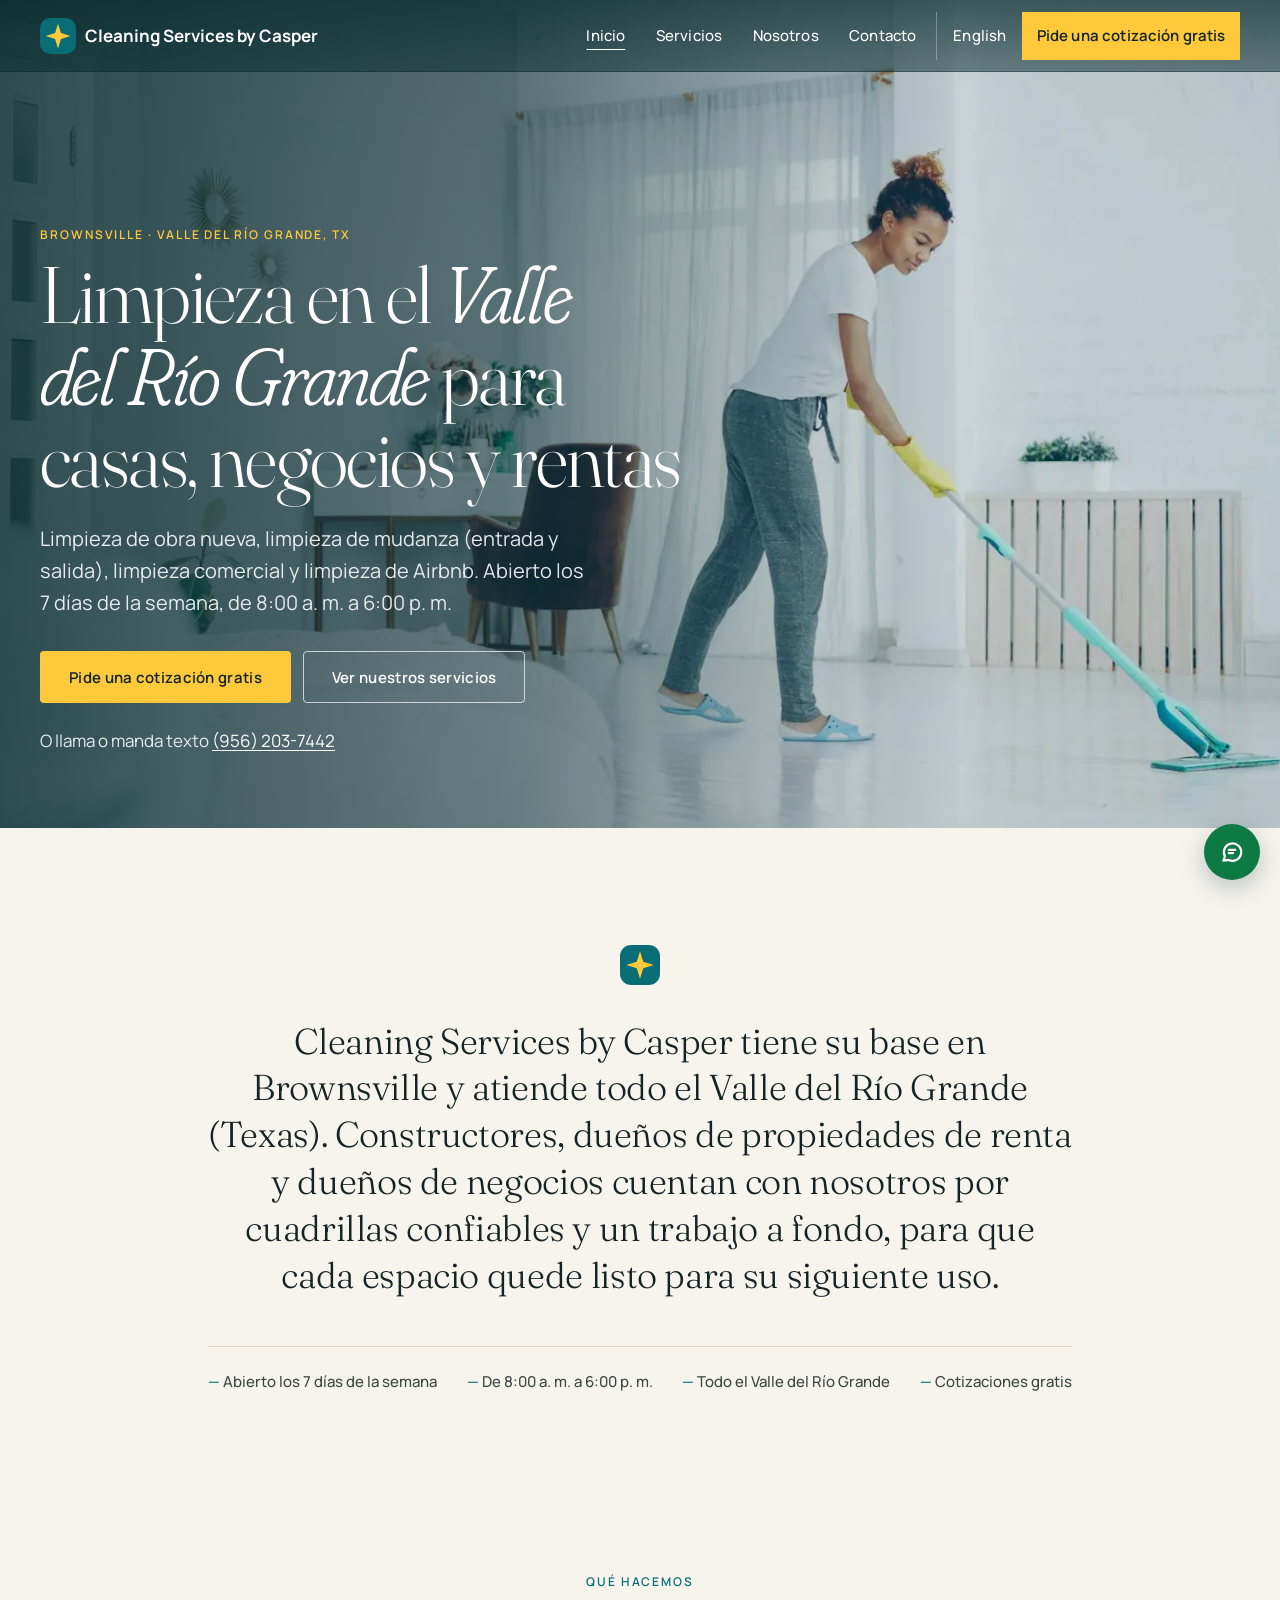
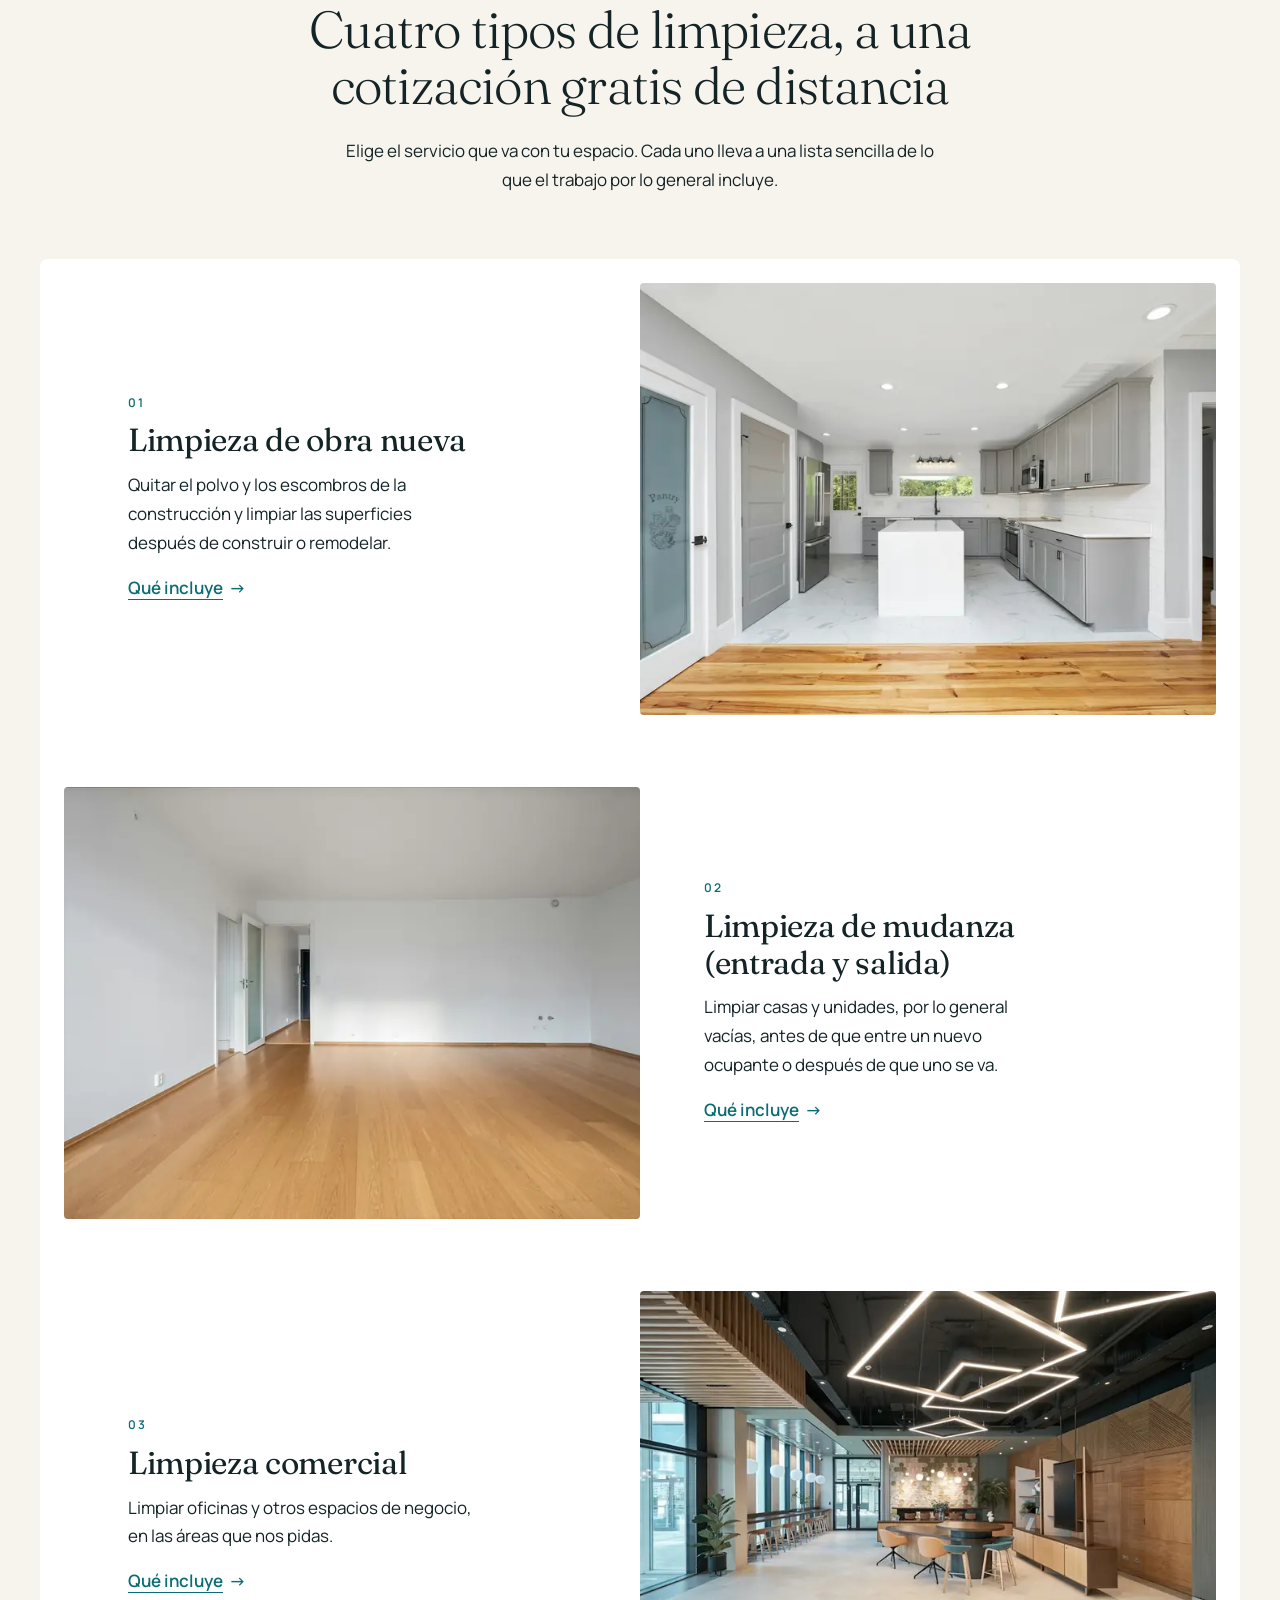
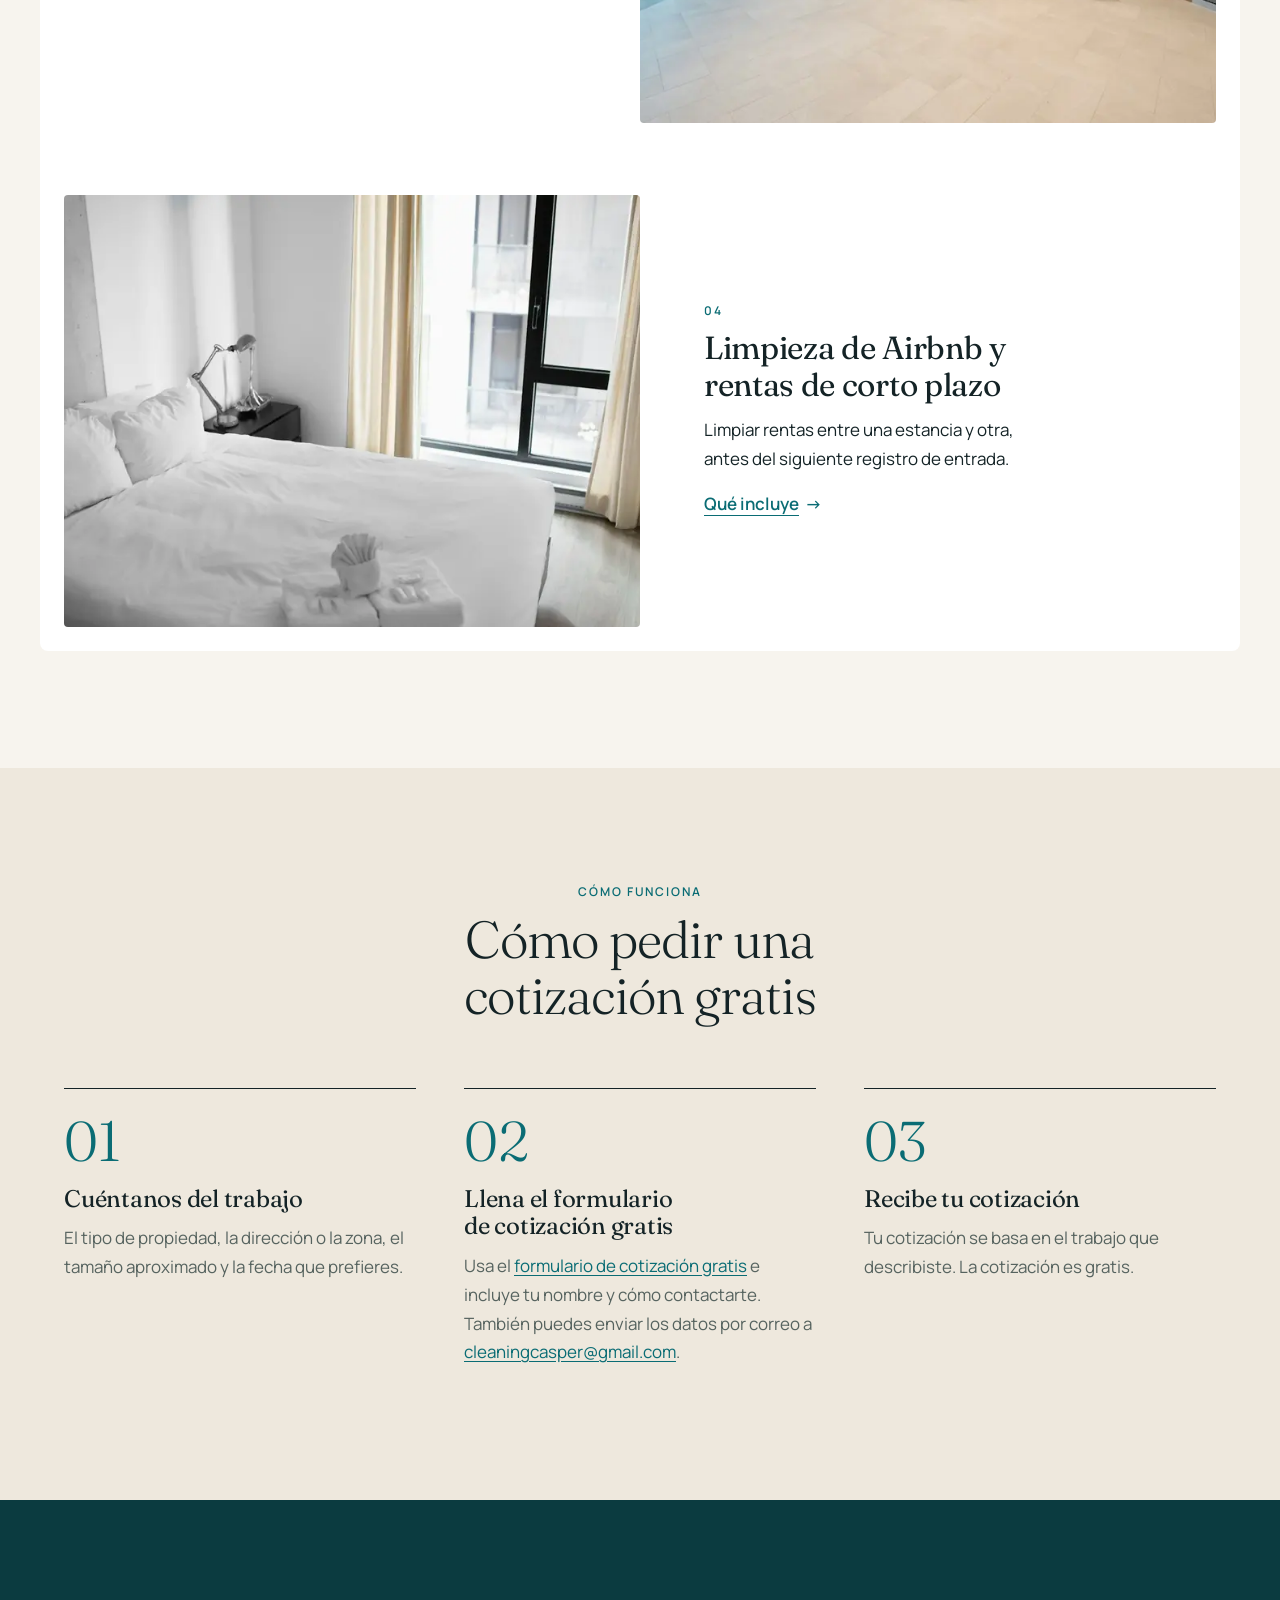
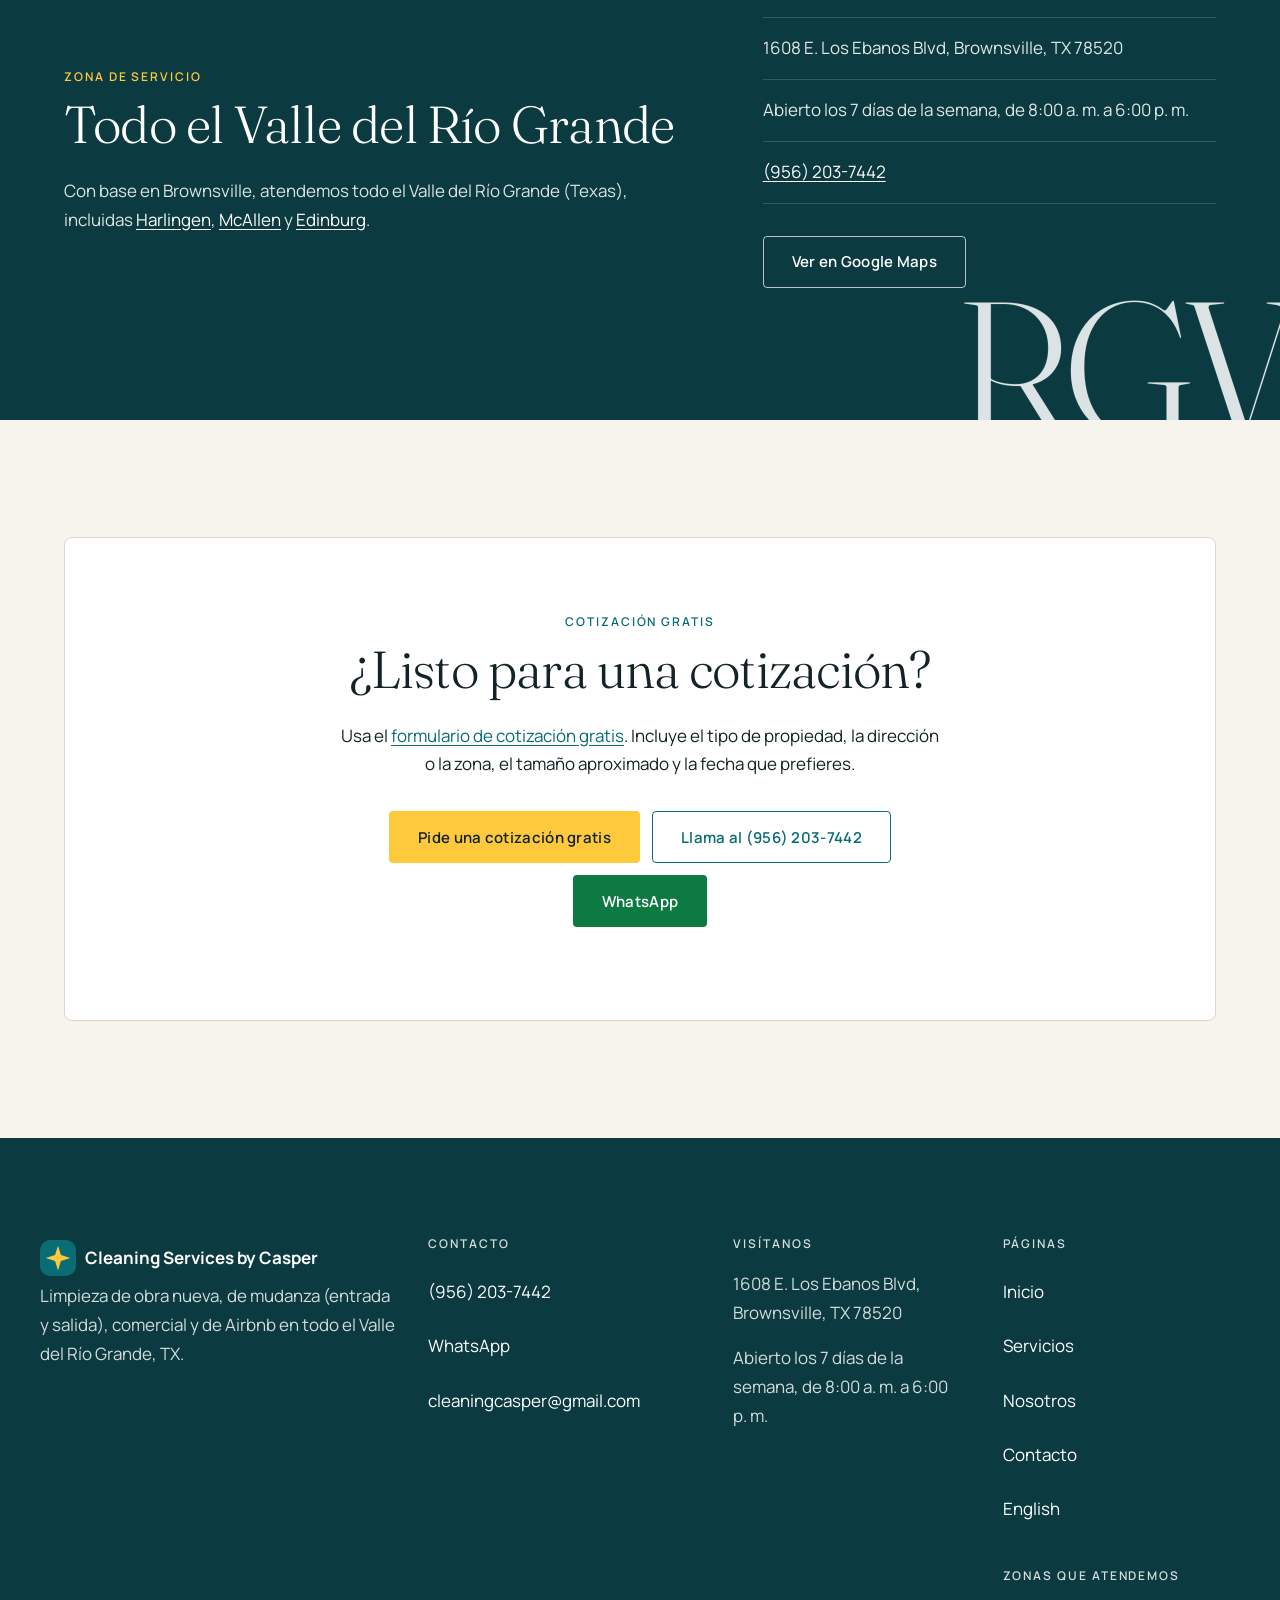
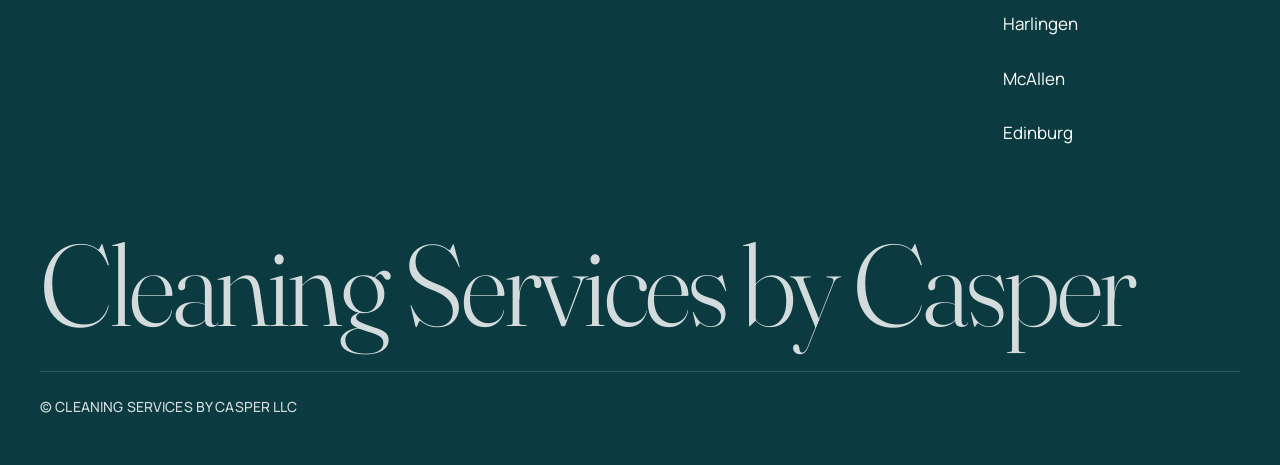
==== commit 58a206e6: "Correct city-page claims and keep the footer email on one line. Drop unsupported frequency and crew " ====
--- a/es/index.html
+++ b/es/index.html
@@ -34,9 +34,6 @@
     "name": "Cleaning Services by Casper",
     "legalName": "CLEANING SERVICES BY CASPER LLC",
     "url": "https://cleaningcasper.github.io/cleaning-casper-site/es/",
-    "sameAs": [
-      "https://g.page/r/CTaMbQCReG5SEAI"
-    ],
     "description": "Empresa de limpieza con base en Brownsville, TX, que atiende todo el Valle del Río Grande. Ofrece limpieza de obra nueva, limpieza de mudanza (entrada y salida), limpieza comercial y limpieza de Airbnb y rentas de corto plazo.",
     "email": "cleaningcasper@gmail.com",
     "telephone": "+1-956-203-7442",
@@ -223,7 +220,7 @@
         <div>
           <p class="eyebrow">Zona de servicio</p>
           <h2 id="area-heading">Todo el Valle del Río Grande</h2>
-          <p>Con base en Brownsville, atendemos todo el Valle del Río Grande (Texas).</p>
+          <p>Con base en Brownsville, atendemos todo el Valle del Río Grande (Texas), incluidas <a href="harlingen.html">Harlingen</a>, <a href="mcallen.html">McAllen</a> y <a href="edinburg.html">Edinburg</a>.</p>
         </div>
         <address>
           <ul class="area-list">
@@ -280,6 +277,14 @@
             <li><a href="about.html">Nosotros</a></li>
             <li><a href="contact.html">Contacto</a></li>
             <li><a href="../index.html" hreflang="en" lang="en">English</a></li>
+          </ul>
+        </div>
+        <div>
+          <p class="footer-title">Zonas que atendemos</p>
+          <ul>
+            <li><a href="harlingen.html">Harlingen</a></li>
+            <li><a href="mcallen.html">McAllen</a></li>
+            <li><a href="edinburg.html">Edinburg</a></li>
           </ul>
         </div>
       </div>
--- a/styles.css
+++ b/styles.css
@@ -487,6 +487,7 @@
 .footer-grid ul { list-style: none; margin: 0; padding: 0; }
 .footer-grid li { margin: 0 0 .65rem; }
 .footer-grid li a { display: inline-flex; align-items: center; min-height: 44px; overflow-wrap: anywhere; }
+.footer-grid a[href^="mailto:"] { white-space: nowrap; overflow-wrap: normal; }
 .site-footer .logo, .site-footer .logo-by { color: #fff; }
 .site-footer p { color: rgba(255,255,255,.82); }
 .footer-wordmark {
@@ -499,7 +500,8 @@
   font-size: .875rem; font-weight: 500; letter-spacing: .01em; line-height: 1.5; color: rgba(255,255,255,.6); max-width: none;
 }
 @media (min-width: 64rem) {
-  .footer-grid { grid-template-columns: 1.45fr 1fr 1fr .9fr .95fr; gap: var(--s-6); }
+  .footer-grid { grid-template-columns: minmax(0, 1.5fr) minmax(17rem, 1.15fr) minmax(0, 1fr) minmax(0, 1fr); gap: var(--s-5) var(--s-6); }
+  .footer-grid > div:nth-child(5) { grid-column: 4; grid-row: 2; }
   .site-footer { padding-bottom: 1rem; }
 }
 
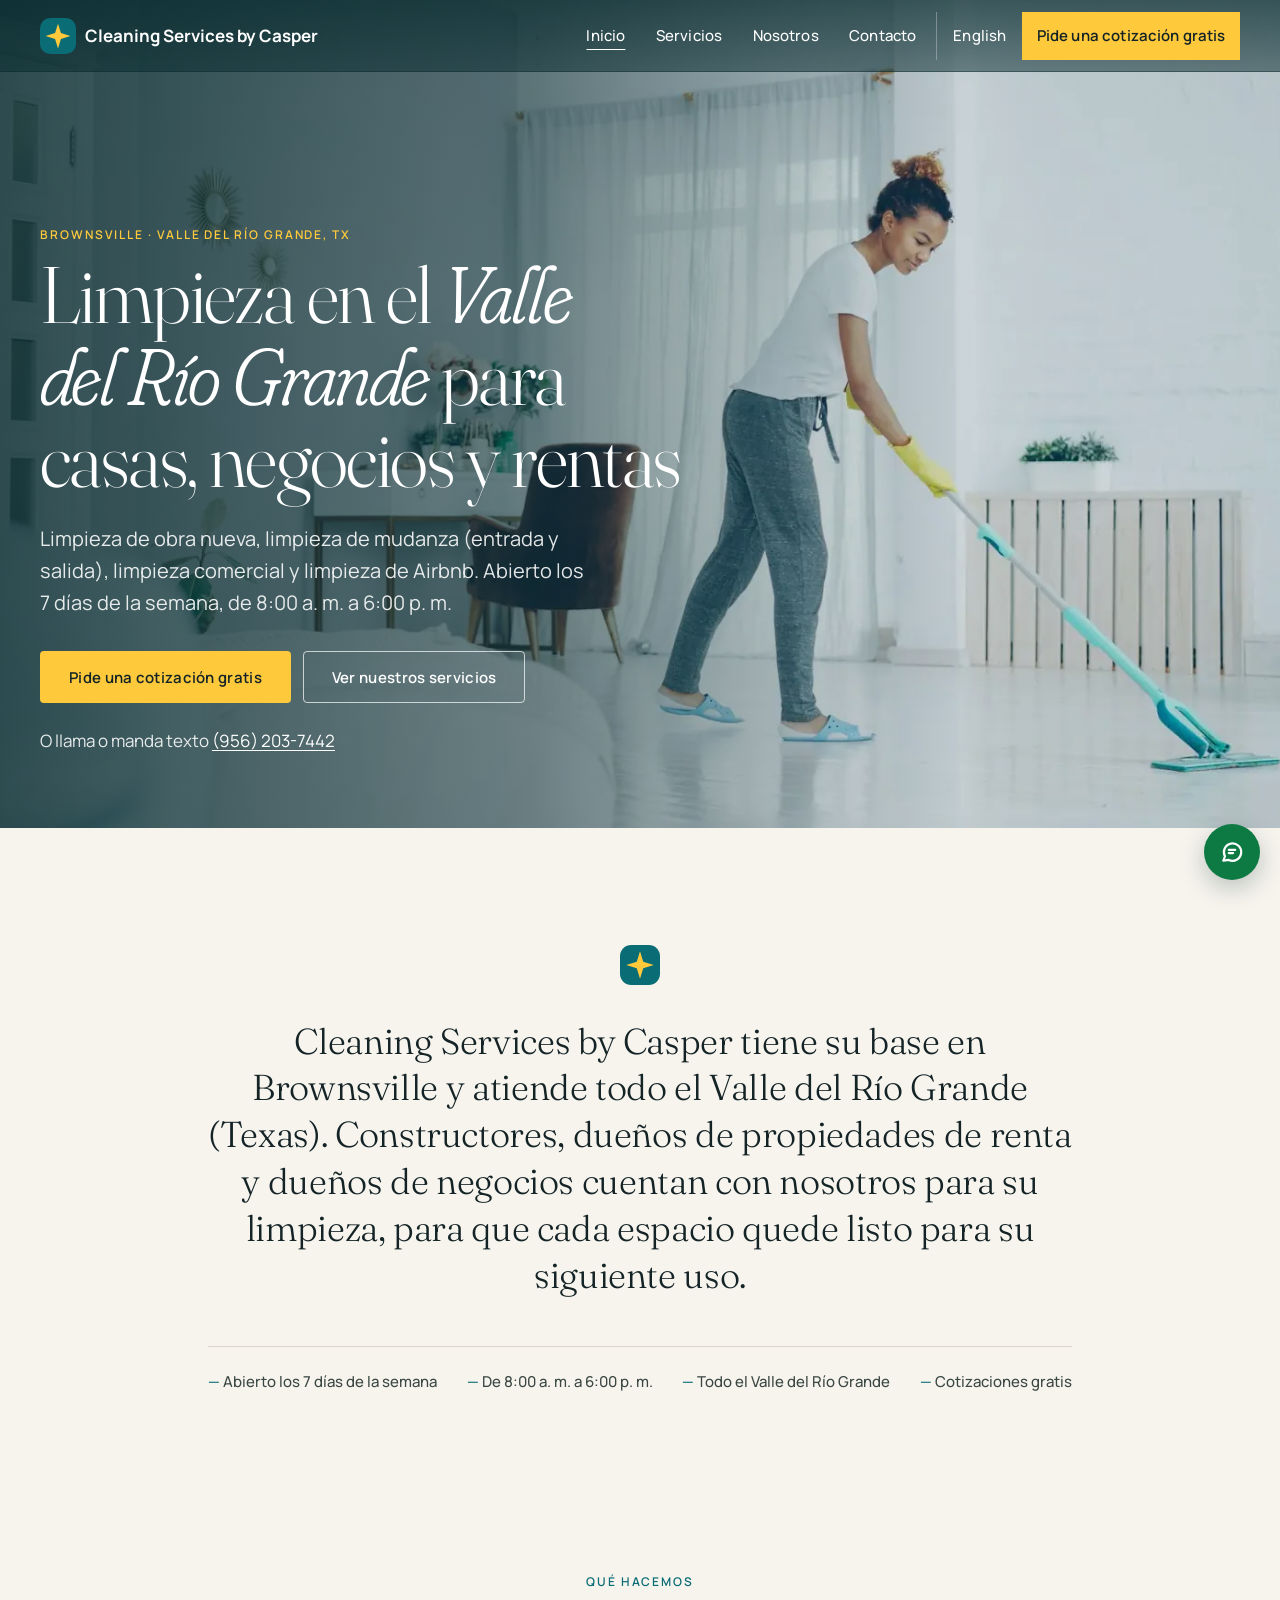
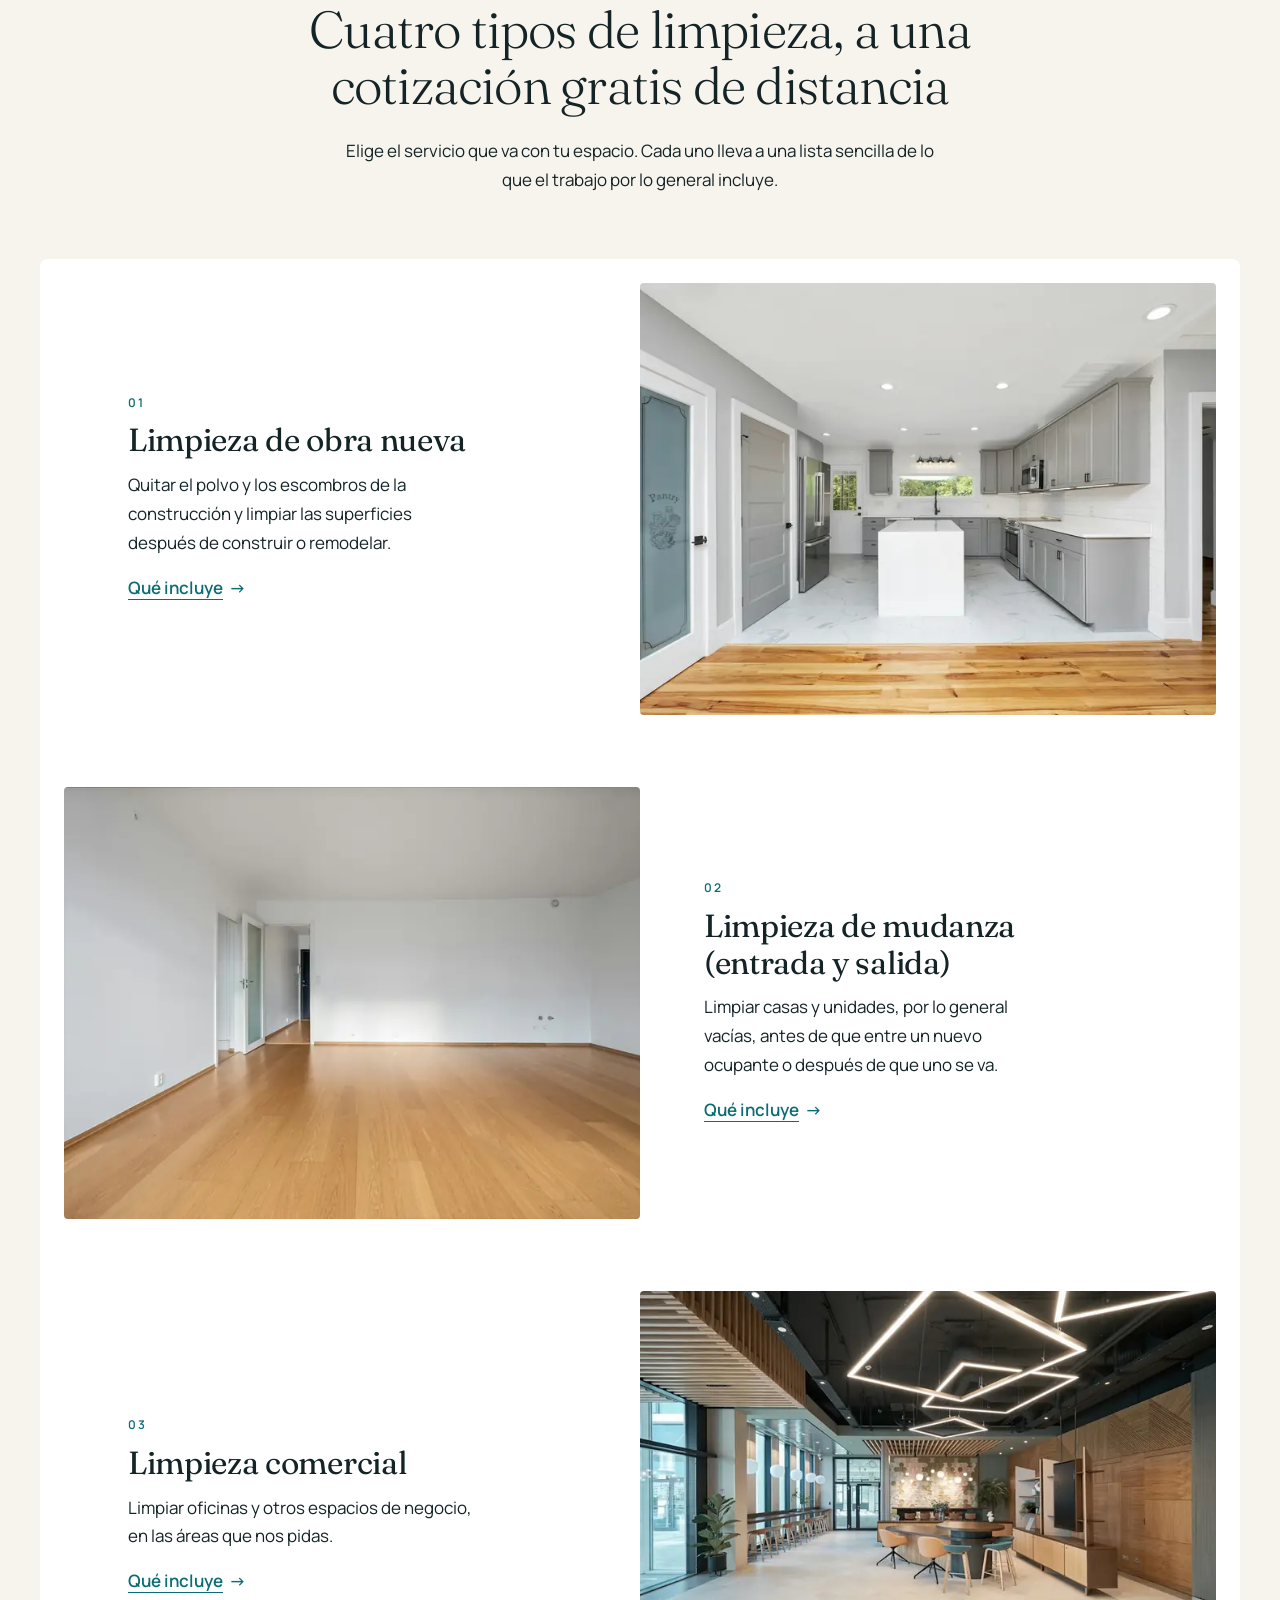
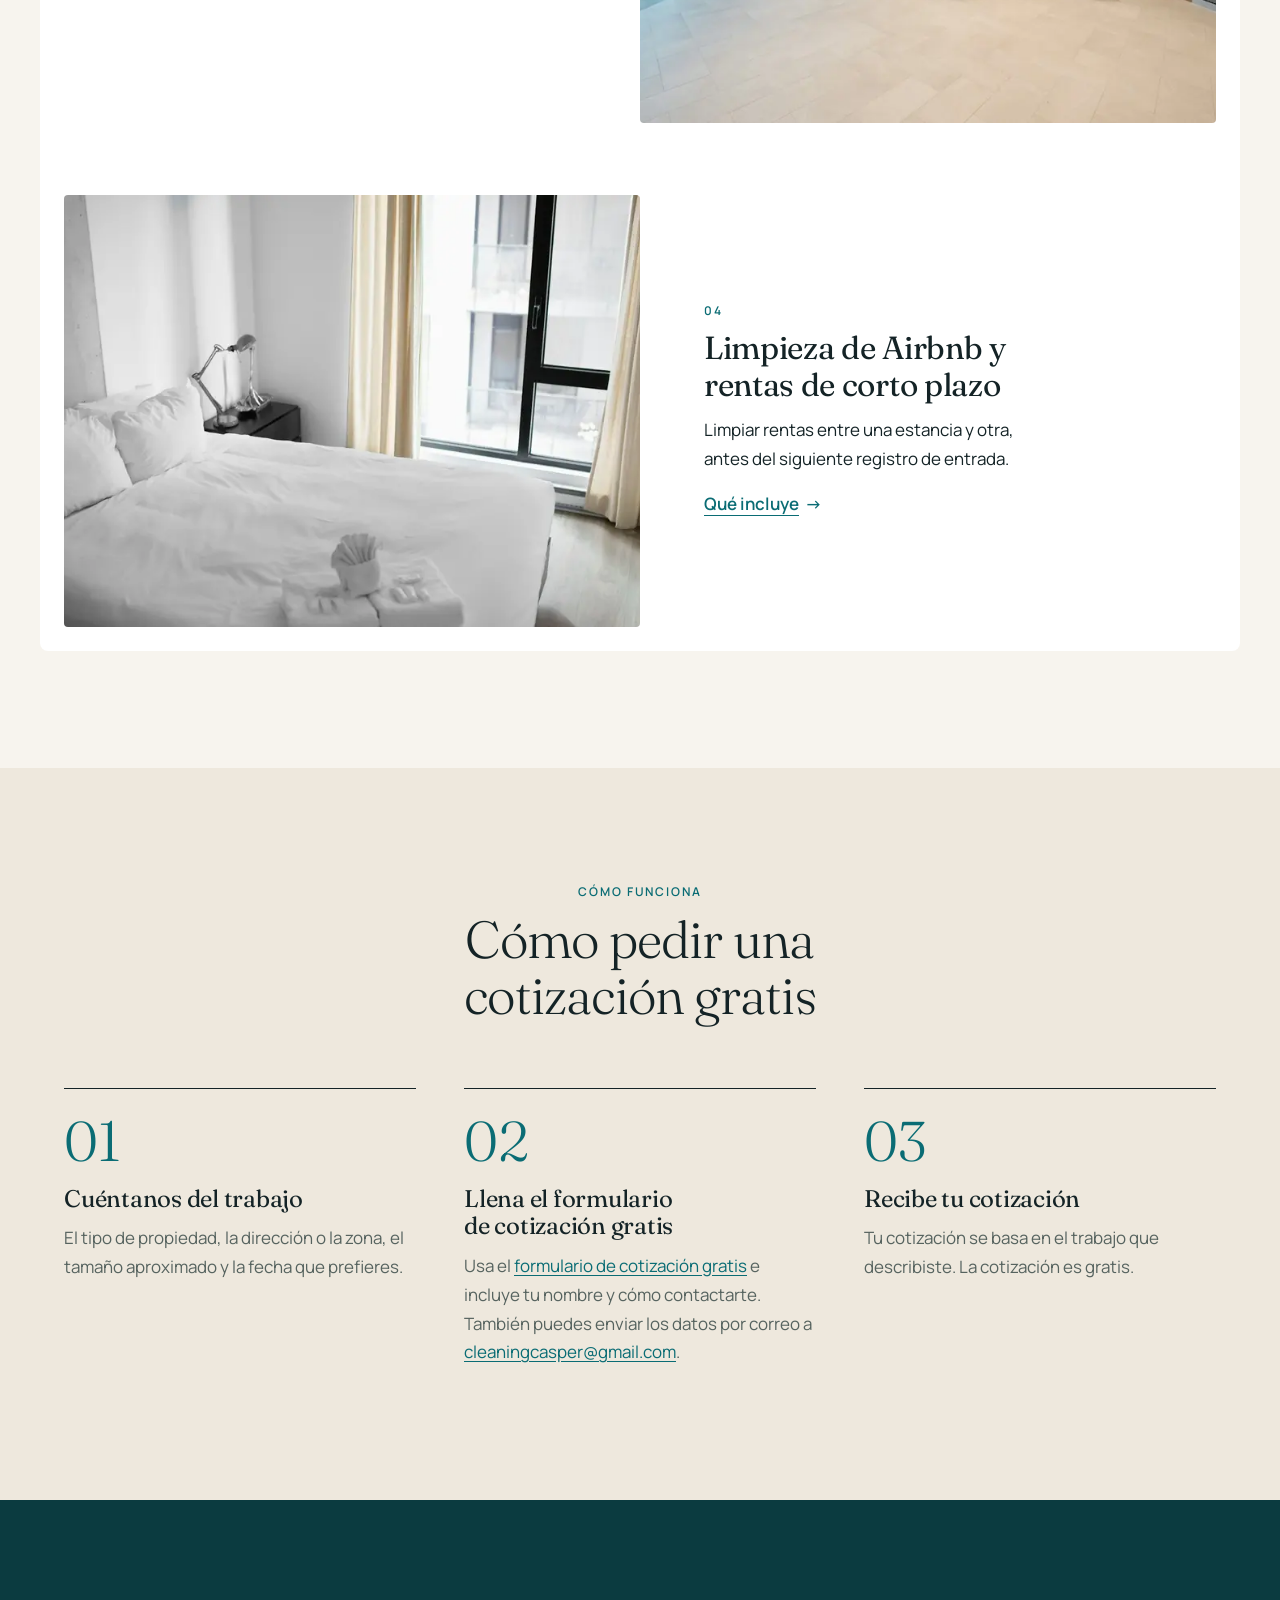
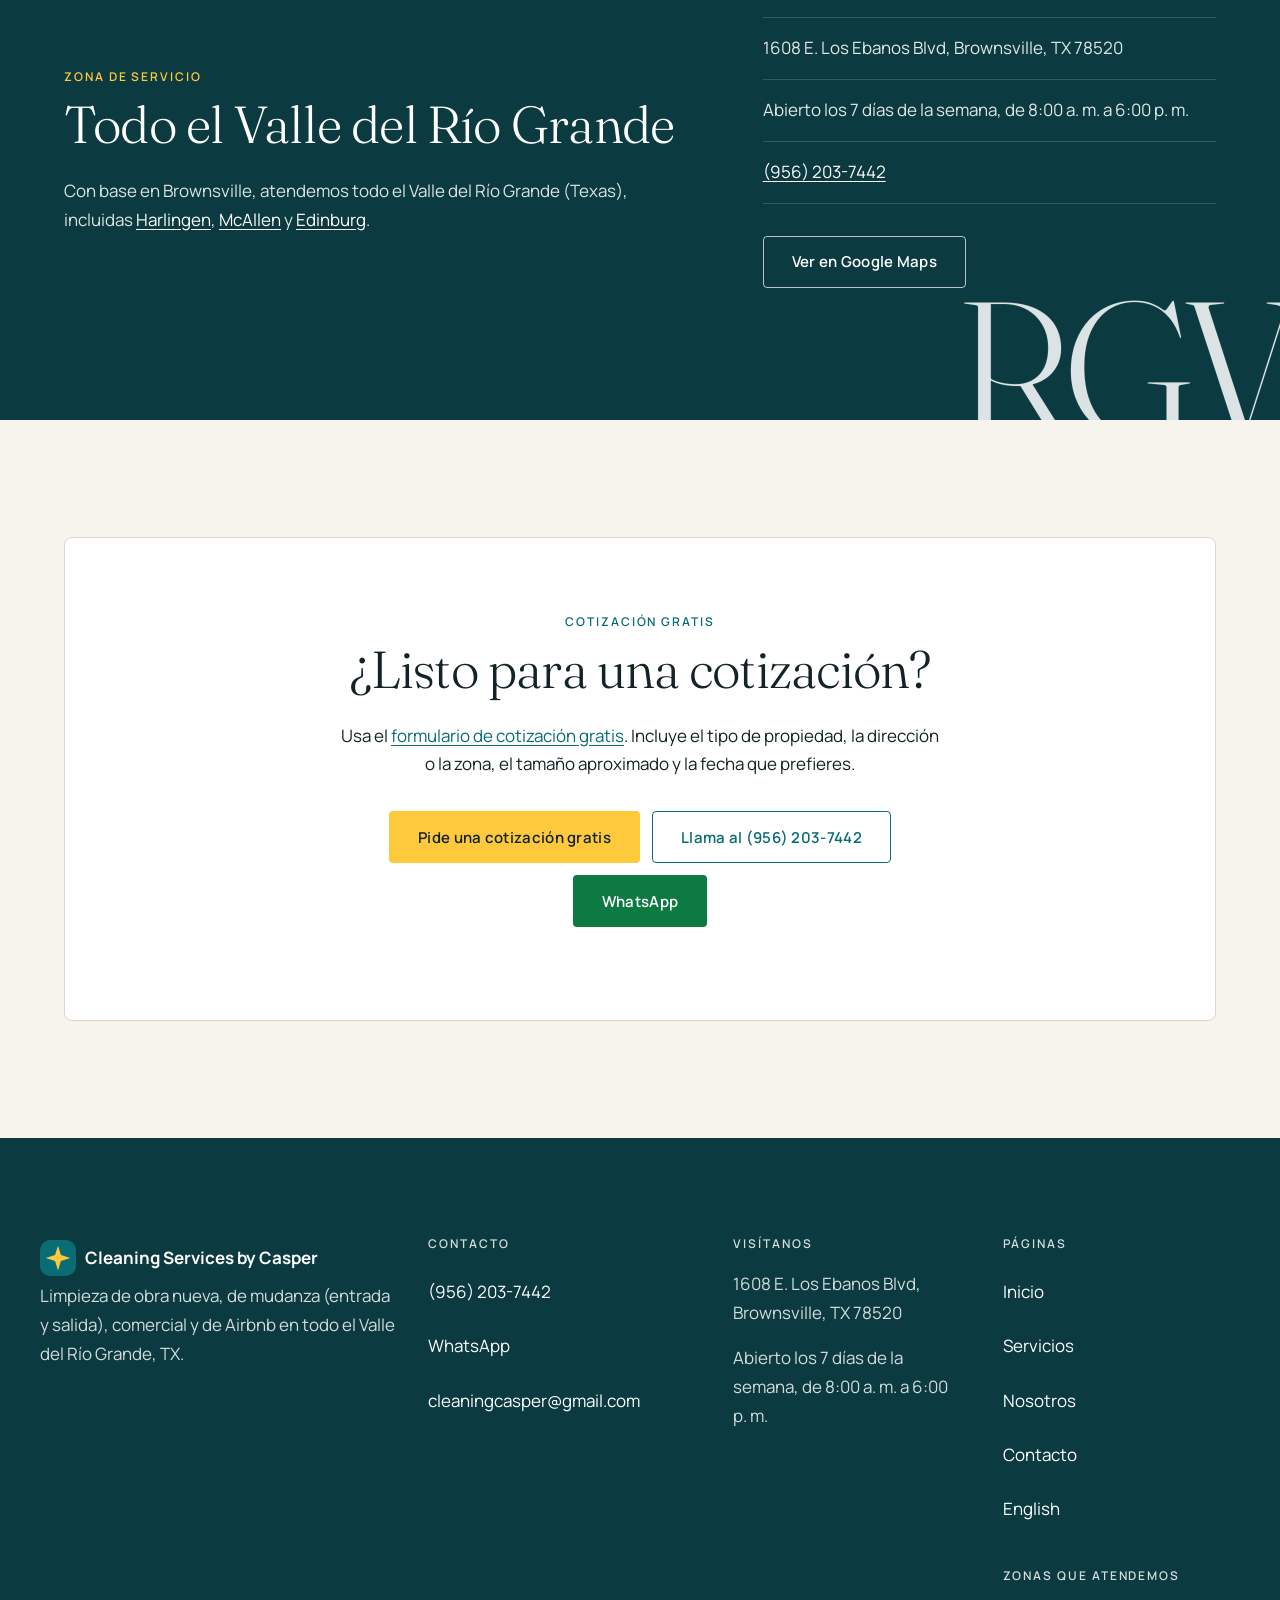
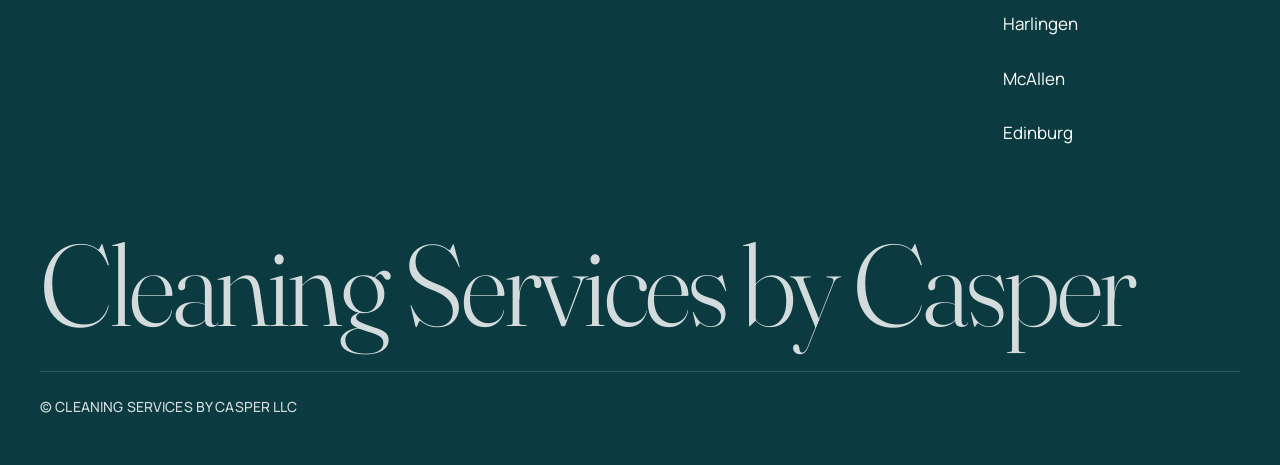
==== commit 6c90d97a: "Drop the unverifiable crew and thorough-work claims. Say customers count on the company for their cl" ====
--- a/es/index.html
+++ b/es/index.html
@@ -145,7 +145,7 @@
     <section class="statement-band" aria-labelledby="statement-heading">
       <div class="container">
         <svg class="statement-mark" viewBox="0 0 32 32" width="40" height="40" aria-hidden="true" focusable="false"><rect width="32" height="32" rx="9" fill="#0a6c74"/><path fill="#ffc93c" d="M16 5l2.6 8.4L27 16l-8.4 2.6L16 27l-2.6-8.4L5 16l8.4-2.6z"/></svg>
-        <p class="statement" id="statement-heading">Cleaning Services by Casper tiene su base en Brownsville y atiende todo el Valle del Río Grande (Texas). Constructores, dueños de propiedades de renta y dueños de negocios cuentan con nosotros por cuadrillas confiables y un trabajo a fondo, para que cada espacio quede listo para su siguiente uso.</p>
+        <p class="statement" id="statement-heading">Cleaning Services by Casper tiene su base en Brownsville y atiende todo el Valle del Río Grande (Texas). Constructores, dueños de propiedades de renta y dueños de negocios cuentan con nosotros para su limpieza, para que cada espacio quede listo para su siguiente uso.</p>
         <ul class="facts">
           <li>Abierto los 7 días de la semana</li>
           <li>De 8:00 a. m. a 6:00 p. m.</li>
